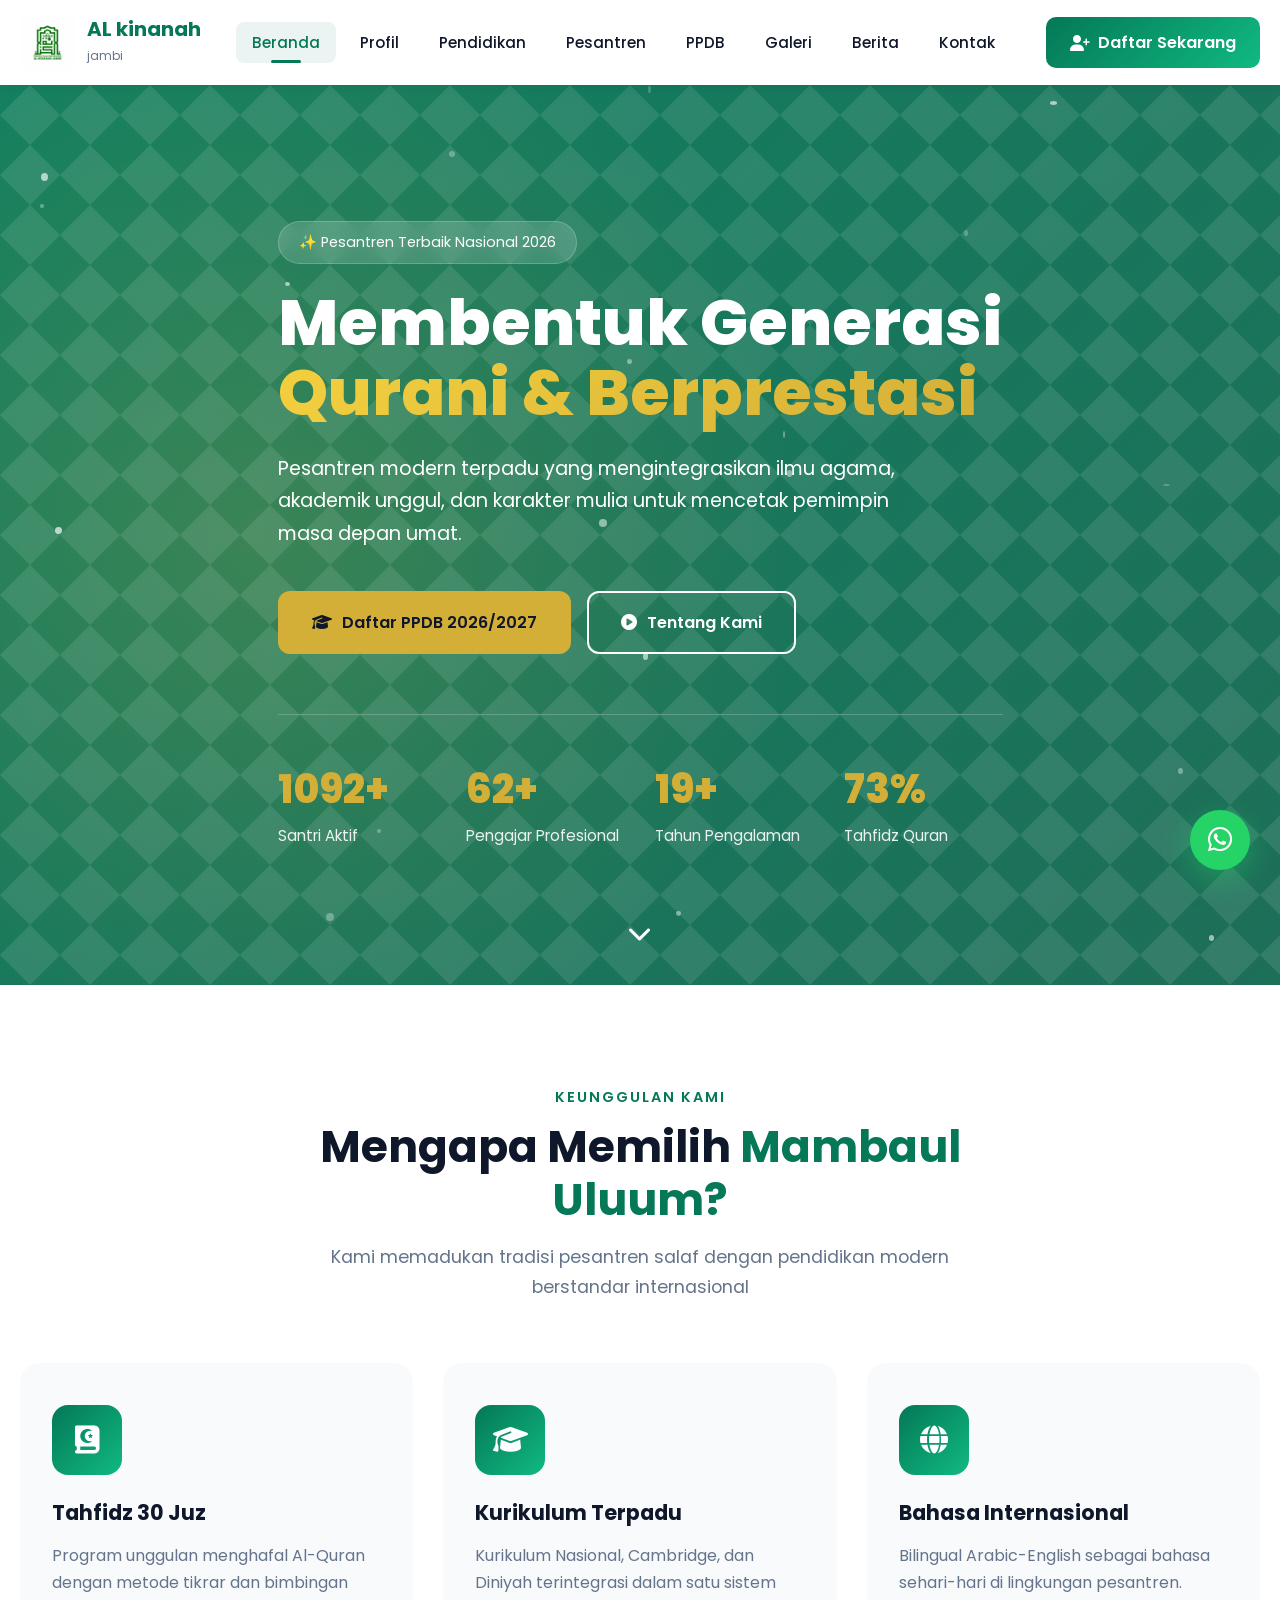
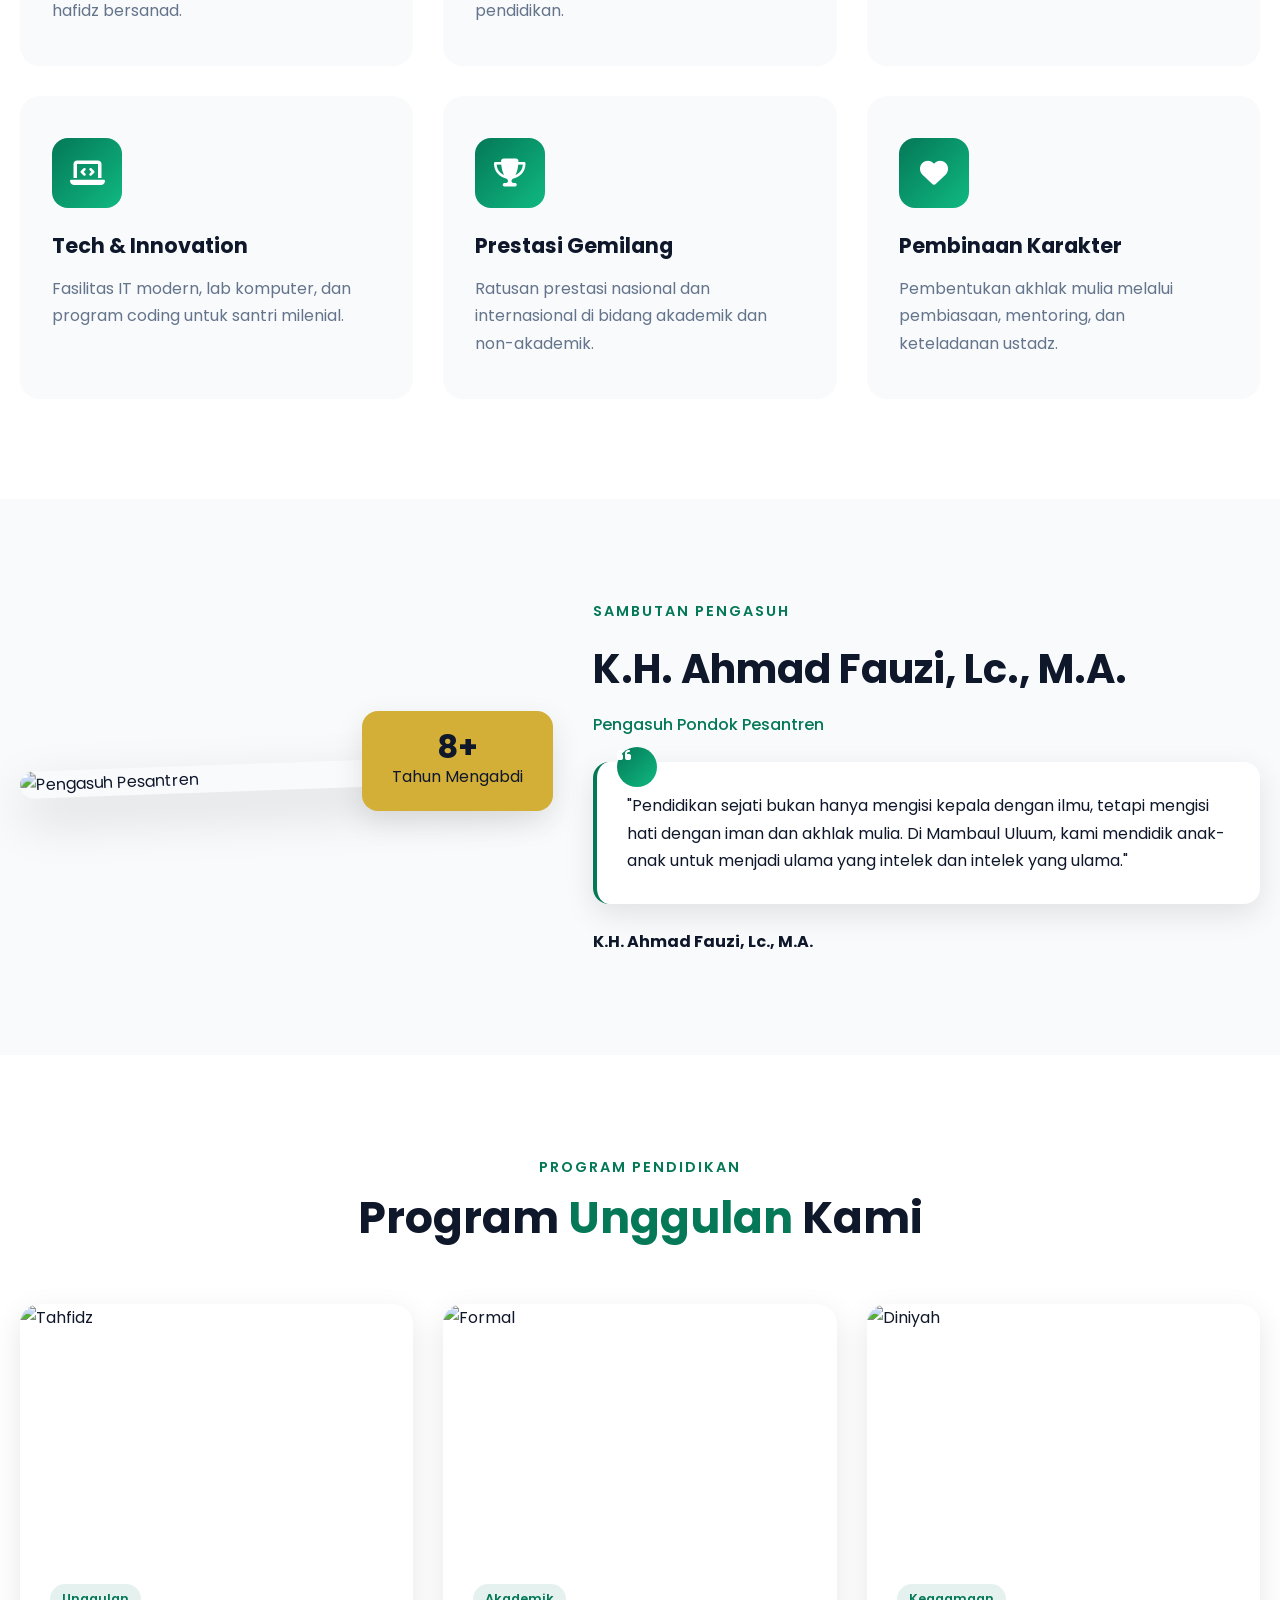
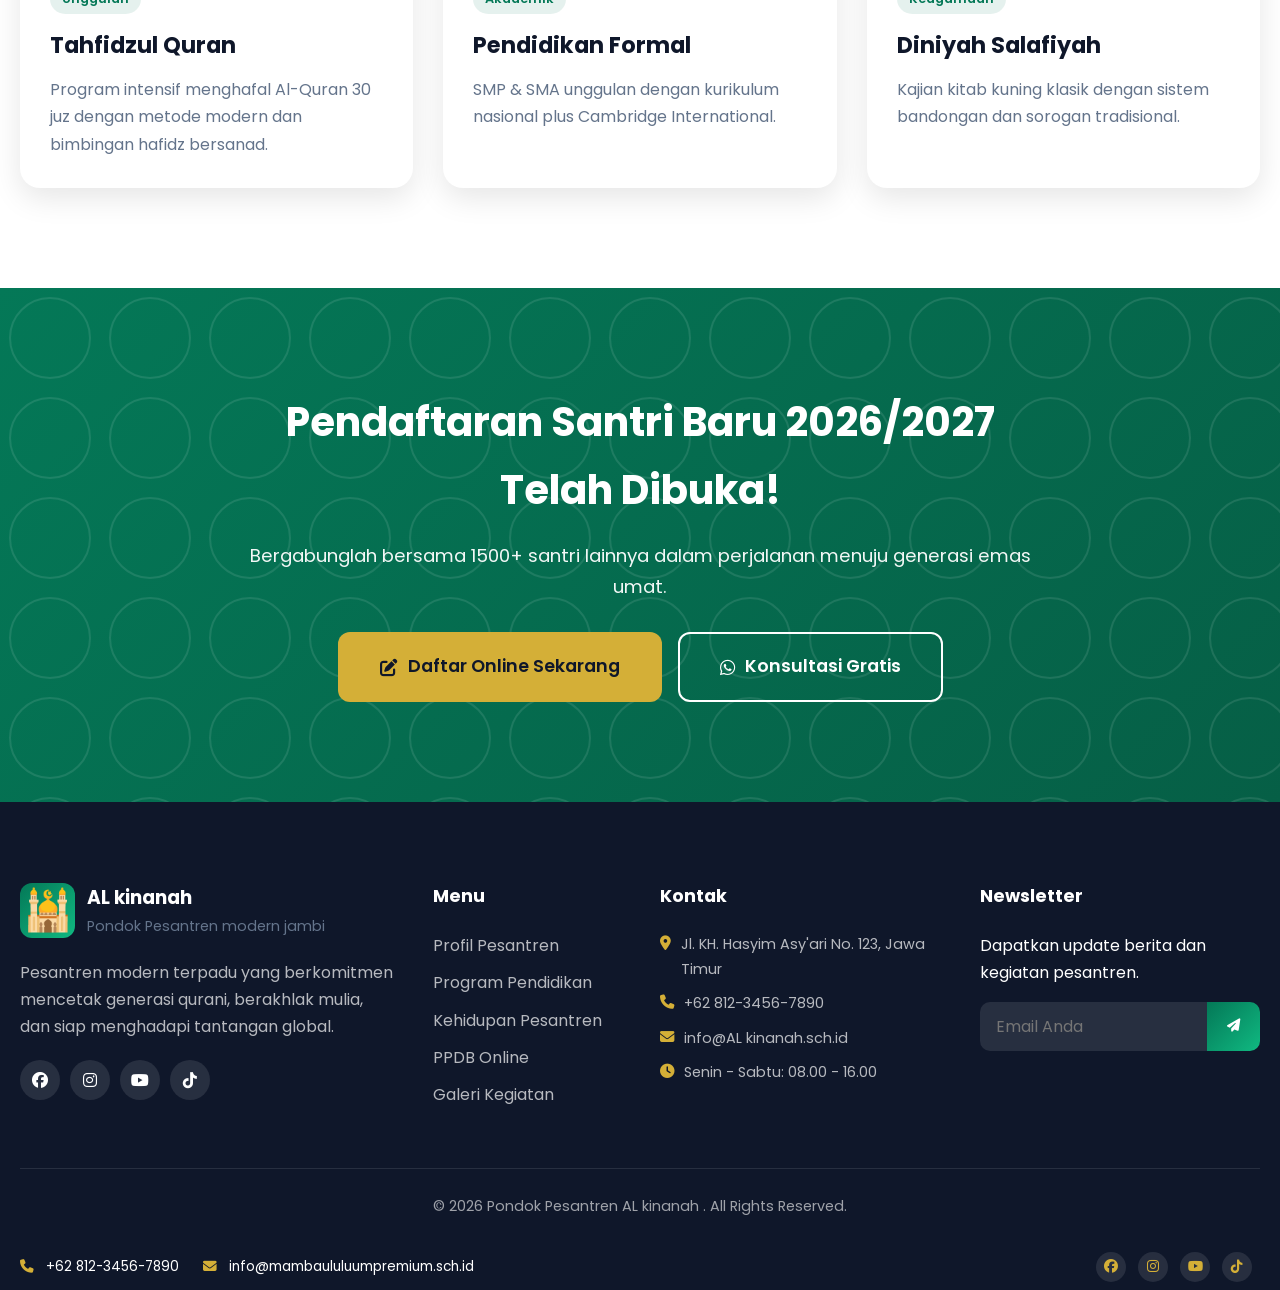
==== index.html @ 5f8568b4 "Update index.html" ====
<!DOCTYPE html>
<html lang="id">
<head>
    <meta charset="UTF-8">
    <meta name="viewport" content="width=device-width, initial-scale=1.0">
    <title>AL kinanah jambi - Pesantren Modern Terpadu</title>
    <meta name="description" content="Pesantren Mambaul Uluum Premium - Mencetak Generasi Qurani, Berakhlak Mulia, dan Berprestasi Global">
    <link rel="stylesheet" href="assets/css/style.css">
    <link rel="stylesheet" href="assets/css/responsive.css">
    <link rel="stylesheet" href="assets/css/animation.css">
    <link rel="stylesheet" href="https://cdnjs.cloudflare.com/ajax/libs/font-awesome/6.4.0/css/all.min.css">
    <link href="https://fonts.googleapis.com/css2?family=Amiri:wght@400;700&family=Poppins:wght@300;400;500;600;700;800&display=swap" rel="stylesheet">
</head>
<body>
    <!-- Preloader -->
    <div class="preloader" id="preloader">
        <div class="loader">
            <div class="crescent"></div>
            <p>بسم الله</p>
        </div>
    </div>

   

    <!-- Navbar -->
    <nav class="navbar" id="navbar">
        <div class="container">
            <div class="nav-wrapper">
               <a href="index.html" class="logo">
    <div class="logo-icon">
        <img src="assets/logo.png" alt="Logo Mambaul Uluum">
    </div>

    <div class="logo-text">
        <h1>AL kinanah</h1>
        <span>jambi</span>
    </div>
</a>
                

                <ul class="nav-menu" id="navMenu">
                    <li><a href="index.html" class="active">Beranda</a></li>
                    <li><a href="profil.html">Profil</a></li>
                    <li><a href="pendidikan.html">Pendidikan</a></li>
                    <li><a href="pesantren.html">Pesantren</a></li>
                    <li><a href="ppdb.html">PPDB</a></li>
                    <li><a href="galeri.html">Galeri</a></li>
                    <li><a href="berita.html">Berita</a></li>
                    <li><a href="kontak.html">Kontak</a></li>
                </ul>

                <a href="ppdb.html" class="btn-daftar">
                    <i class="fas fa-user-plus"></i> Daftar Sekarang
                </a>

                <button class="hamburger" id="hamburger">
                    <span></span><span></span><span></span>
                </button>
            </div>
        </div>
    </nav>

    <!-- Hero Section -->
    <section class="hero">
        <div class="hero-bg"></div>
        <div class="hero-pattern"></div>
        <div class="container">
            <div class="hero-content">
                <span class="hero-badge fade-in-up">✨ Pesantren Terbaik Nasional 2026</span>
                <h1 class="fade-in-up delay-1">Membentuk Generasi<br><span class="gradient-text">Qurani & Berprestasi</span></h1>
                <p class="hero-desc fade-in-up delay-2">Pesantren modern terpadu yang mengintegrasikan ilmu agama, akademik unggul, dan karakter mulia untuk mencetak pemimpin masa depan umat.</p>
                <div class="hero-buttons fade-in-up delay-3">
                    <a href="ppdb.html" class="btn btn-primary">
                        <i class="fas fa-graduation-cap"></i> Daftar PPDB 2026/2027
                    </a>
                    <a href="profil.html" class="btn btn-outline">
                        <i class="fas fa-play-circle"></i> Tentang Kami
                    </a>
                </div>
                <div class="hero-stats fade-in-up delay-4">
                    <div class="stat">
                        <h3>1500+</h3>
                        <p>Santri Aktif</p>
                    </div>
                    <div class="stat">
                        <h3>85+</h3>
                        <p>Pengajar Profesional</p>
                    </div>
                    <div class="stat">
                        <h3>25+</h3>
                        <p>Tahun Pengalaman</p>
                    </div>
                    <div class="stat">
                        <h3>100%</h3>
                        <p>Tahfidz Quran</p>
                    </div>
                </div>
            </div>
        </div>
        <div class="scroll-indicator">
            <i class="fas fa-chevron-down"></i>
        </div>
    </section>

    <!-- Features Section -->
    <section class="features">
        <div class="container">
            <div class="section-header reveal">
                <span class="subtitle">Keunggulan Kami</span>
                <h2>Mengapa Memilih <span>Mambaul Uluum?</span></h2>
                <p>Kami memadukan tradisi pesantren salaf dengan pendidikan modern berstandar internasional</p>
            </div>

            <div class="features-grid">
                <div class="feature-card reveal">
                    <div class="feature-icon"><i class="fas fa-quran"></i></div>
                    <h3>Tahfidz 30 Juz</h3>
                    <p>Program unggulan menghafal Al-Quran dengan metode tikrar dan bimbingan hafidz bersanad.</p>
                </div>
                <div class="feature-card reveal">
                    <div class="feature-icon"><i class="fas fa-graduation-cap"></i></div>
                    <h3>Kurikulum Terpadu</h3>
                    <p>Kurikulum Nasional, Cambridge, dan Diniyah terintegrasi dalam satu sistem pendidikan.</p>
                </div>
                <div class="feature-card reveal">
                    <div class="feature-icon"><i class="fas fa-globe"></i></div>
                    <h3>Bahasa Internasional</h3>
                    <p>Bilingual Arabic-English sebagai bahasa sehari-hari di lingkungan pesantren.</p>
                </div>
                <div class="feature-card reveal">
                    <div class="feature-icon"><i class="fas fa-laptop-code"></i></div>
                    <h3>Tech & Innovation</h3>
                    <p>Fasilitas IT modern, lab komputer, dan program coding untuk santri milenial.</p>
                </div>
                <div class="feature-card reveal">
                    <div class="feature-icon"><i class="fas fa-trophy"></i></div>
                    <h3>Prestasi Gemilang</h3>
                    <p>Ratusan prestasi nasional dan internasional di bidang akademik dan non-akademik.</p>
                </div>
                <div class="feature-card reveal">
                    <div class="feature-icon"><i class="fas fa-heart"></i></div>
                    <h3>Pembinaan Karakter</h3>
                    <p>Pembentukan akhlak mulia melalui pembiasaan, mentoring, dan keteladanan ustadz.</p>
                </div>
            </div>
        </div>
    </section>

    <!-- Sambutan Pengasuh -->
    <section class="sambutan">
        <div class="container">
            <div class="sambutan-wrapper">
                <div class="sambutan-image reveal">
                    <div class="image-frame">
                        <img src="https://images.unsplash.com/photo-1544717305-2782549b5136?w=600" alt="Pengasuh Pesantren">
                    </div>
                    <div class="badge-exp">
                        <h4>25+</h4>
                        <p>Tahun Mengabdi</p>
                    </div>
                </div>
                <div class="sambutan-content reveal">
                    <span class="subtitle">Sambutan Pengasuh</span>
                    <h2>K.H. Ahmad Fauzi, Lc., M.A.</h2>
                    <p class="position">Pengasuh Pondok Pesantren</p>
                    <blockquote>
                        <i class="fas fa-quote-left"></i>
                        <p>"Pendidikan sejati bukan hanya mengisi kepala dengan ilmu, tetapi mengisi hati dengan iman dan akhlak mulia. Di Mambaul Uluum, kami mendidik anak-anak untuk menjadi ulama yang intelek dan intelek yang ulama."</p>
                    </blockquote>
                    <div class="signature">
                        <img src="https://i.ibb.co/7Jq8g3n/signature.png" alt="Tanda Tangan" onerror="this.style.display='none'">
                        <p><strong>K.H. Ahmad Fauzi, Lc., M.A.</strong></p>
                    </div>
                </div>
            </div>
        </div>
    </section>

    <!-- Program Unggulan -->
    <section class="programs">
        <div class="container">
            <div class="section-header reveal">
                <span class="subtitle">Program Pendidikan</span>
                <h2>Program <span>Unggulan</span> Kami</h2>
            </div>
            <div class="programs-grid">
                <div class="program-card reveal">
                    <div class="program-image">
                        <img src="https://images.unsplash.com/photo-1609599006353-e629aaabfeae?w=600" alt="Tahfidz">
                        <div class="program-overlay">
                            <a href="pendidikan.html" class="btn-small">Selengkapnya <i class="fas fa-arrow-right"></i></a>
                        </div>
                    </div>
                    <div class="program-content">
                        <span class="tag">Unggulan</span>
                        <h3>Tahfidzul Quran</h3>
                        <p>Program intensif menghafal Al-Quran 30 juz dengan metode modern dan bimbingan hafidz bersanad.</p>
                    </div>
                </div>
                <div class="program-card reveal">
                    <div class="program-image">
                        <img src="https://images.unsplash.com/photo-1503676260728-1c00da094a0b?w=600" alt="Formal">
                        <div class="program-overlay">
                            <a href="pendidikan.html" class="btn-small">Selengkapnya <i class="fas fa-arrow-right"></i></a>
                        </div>
                    </div>
                    <div class="program-content">
                        <span class="tag">Akademik</span>
                        <h3>Pendidikan Formal</h3>
                        <p>SMP & SMA unggulan dengan kurikulum nasional plus Cambridge International.</p>
                    </div>
                </div>
                <div class="program-card reveal">
                    <div class="program-image">
                        <img src="https://images.unsplash.com/photo-1577896851231-70ef18881754?w=600" alt="Diniyah">
                        <div class="program-overlay">
                            <a href="pendidikan.html" class="btn-small">Selengkapnya <i class="fas fa-arrow-right"></i></a>
                        </div>
                    </div>
                    <div class="program-content">
                        <span class="tag">Keagamaan</span>
                        <h3>Diniyah Salafiyah</h3>
                        <p>Kajian kitab kuning klasik dengan sistem bandongan dan sorogan tradisional.</p>
                    </div>
                </div>
            </div>
        </div>
    </section>

    <!-- CTA PPDB -->
    <section class="cta-ppdb">
        <div class="cta-pattern"></div>
        <div class="container">
            <div class="cta-content reveal">
                <h2>Pendaftaran Santri Baru 2026/2027 Telah Dibuka!</h2>
                <p>Bergabunglah bersama 1500+ santri lainnya dalam perjalanan menuju generasi emas umat.</p>
                <div class="cta-buttons">
                    <a href="ppdb.html" class="btn btn-primary btn-lg">
                        <i class="fas fa-edit"></i> Daftar Online Sekarang
                    </a>
                    <a href="https://wa.me/6281234567890" class="btn btn-outline btn-lg">
                        <i class="fab fa-whatsapp"></i> Konsultasi Gratis
                    </a>
                </div>
            </div>
        </div>
    </section>

    <!-- Footer -->
    <footer class="footer">
        <div class="container">
            <div class="footer-grid">
                <div class="footer-col">
                    <div class="footer-logo">
                        <div class="logo-icon">🕌</div>
                        <div>
                            <h3>AL kinanah</h3>
                            <p>Pondok Pesantren modern jambi</p>
                        </div>
                    </div>
                    <p class="footer-desc">Pesantren modern terpadu yang berkomitmen mencetak generasi qurani, berakhlak mulia, dan siap menghadapi tantangan global.</p>
                    <div class="social-links">
                        <a href="#"><i class="fab fa-facebook"></i></a>
                        <a href="#"><i class="fab fa-instagram"></i></a>
                        <a href="#"><i class="fab fa-youtube"></i></a>
                        <a href="#"><i class="fab fa-tiktok"></i></a>
                    </div>
                </div>
                <div class="footer-col">
                    <h4>Menu</h4>
                    <ul>
                        <li><a href="profil.html">Profil Pesantren</a></li>
                        <li><a href="pendidikan.html">Program Pendidikan</a></li>
                        <li><a href="pesantren.html">Kehidupan Pesantren</a></li>
                        <li><a href="ppdb.html">PPDB Online</a></li>
                        <li><a href="galeri.html">Galeri Kegiatan</a></li>
                    </ul>
                </div>
                <div class="footer-col">
                    <h4>Kontak</h4>
                    <ul class="contact-list">
                        <li><i class="fas fa-map-marker-alt"></i> Jl. KH. Hasyim Asy'ari No. 123, Jawa Timur</li>
                        <li><i class="fas fa-phone"></i> +62 812-3456-7890</li>
                        <li><i class="fas fa-envelope"></i> info@AL kinanah.sch.id</li>
                        <li><i class="fas fa-clock"></i> Senin - Sabtu: 08.00 - 16.00</li>
                    </ul>
                </div>
                <div class="footer-col">
                    <h4>Newsletter</h4>
                    <p>Dapatkan update berita dan kegiatan pesantren.</p>
                    <form class="newsletter-form">
                        <input type="email" placeholder="Email Anda" required>
                        <button type="submit"><i class="fas fa-paper-plane"></i></button>
                    </form>
                </div>
            </div>
            <div class="footer-bottom">
                <p>&copy; 2026 Pondok Pesantren AL kinanah . All Rights Reserved.</p>
            </div>
        </div>
    </footer>

  <!-- Top Bar -->
    <div class="top-bar">
        <div class="container">
            <div class="top-bar-content">
                <div class="top-left">
                    <span><i class="fas fa-phone"></i> +62 812-3456-7890</span>
                    <span><i class="fas fa-envelope"></i> info@mambaululuumpremium.sch.id</span>
                </div>
                <div class="top-right">
                    <a href="#"><i class="fab fa-facebook"></i></a>
                    <a href="#"><i class="fab fa-instagram"></i></a>
                    <a href="#"><i class="fab fa-youtube"></i></a>
                    <a href="#"><i class="fab fa-tiktok"></i></a>
                </div>
            </div>
        </div>
    </div>  
    <!-- WhatsApp Float -->
    <a href="https://wa.me/6281234567890" class="whatsapp-float" target="_blank">
        <i class="fab fa-whatsapp"></i>
    </a>

    <!-- Back to Top -->
    <button class="back-to-top" id="backToTop"><i class="fas fa-arrow-up"></i></button>

    <script src="assets/js/main.js"></script>
    <script src="assets/js/animation.js"></script>
</body>
</html>
---- assets/css/style.css ----
/* ===== ROOT VARIABLES ===== */
:root {
    --primary: #047857;
    --primary-dark: #065f46;
    --primary-light: #10b981;
    --secondary: #d4af37;
    --secondary-dark: #b8941f;
    --dark: #0f172a;
    --gray: #64748b;
    --light: #f8fafc;
    --white: #ffffff;
    --border: #e2e8f0;
    --shadow: 0 10px 30px rgba(0,0,0,0.1);
    --shadow-lg: 0 20px 50px rgba(0,0,0,0.15);
    --gradient: linear-gradient(135deg, #047857 0%, #10b981 100%);
    --gradient-gold: linear-gradient(135deg, #d4af37 0%, #f4d03f 100%);
    --transition: all 0.3s cubic-bezier(0.4, 0, 0.2, 1);
}

* { margin: 0; padding: 0; box-sizing: border-box; }
html { scroll-behavior: smooth; }
body {
    font-family: 'Poppins', sans-serif;
    color: var(--dark);
    line-height: 1.7;
    background: var(--light);
    overflow-x: hidden;
}

.container { max-width: 1280px; margin: 0 auto; padding: 0 20px; }
img { max-width: 100%; height: auto; display: block; }
a { text-decoration: none; color: inherit; transition: var(--transition); }
ul { list-style: none; }
button { border: none; cursor: pointer; font-family: inherit; }
input, select, textarea {
    font-family: inherit; font-size: 1rem;
    padding: 12px 16px; border: 2px solid var(--border);
    border-radius: 10px; width: 100%;
    transition: var(--transition);
}
input:focus, select:focus, textarea:focus {
    outline: none; border-color: var(--primary);
    box-shadow: 0 0 0 4px rgba(4, 120, 87, 0.1);
}

/* ===== PRELOADER ===== */
.preloader {
    position: fixed; inset: 0; background: var(--gradient);
    z-index: 9999; display: flex; align-items: center; justify-content: center;
    transition: opacity 0.6s, visibility 0.6s;
}
.preloader.hidden { opacity: 0; visibility: hidden; }
.loader { text-align: center; color: white; }
.crescent {
    width: 60px; height: 60px; border: 4px solid rgba(255,255,255,0.3);
    border-top-color: white; border-radius: 50%;
    animation: spin 1s linear infinite; margin: 0 auto 20px;
}
.loader p { font-family: 'Amiri', serif; font-size: 1.5rem; }
@keyframes spin { to { transform: rotate(360deg); } }

/* ===== TOP BAR ===== */
.top-bar {
    background: var(--dark); color: white;
    padding: 8px 0; font-size: 0.85rem;
}
.top-bar-content { display: flex; justify-content: space-between; align-items: center; }
.top-left span { margin-right: 20px; }
.top-left i, .top-right a { margin-right: 8px; color: var(--secondary); }
.top-right a {
    display: inline-flex; width: 30px; height: 30px;
    align-items: center; justify-content: center;
    border-radius: 50%; background: rgba(255,255,255,0.1);
    transition: var(--transition);
}
.top-right a:hover { background: var(--secondary); }

/* ===== NAVBAR ===== */
.navbar {
    background: white; padding: 15px 0;
    box-shadow: 0 2px 10px rgba(0,0,0,0.05);
    position: sticky; top: 0; z-index: 1000;
    transition: var(--transition);
}
.navbar.scrolled {
    padding: 10px 0;
    box-shadow: 0 5px 20px rgba(0,0,0,0.1);
}
.nav-wrapper { display: flex; justify-content: space-between; align-items: center; }
.logo { display: flex; align-items: center; gap: 12px; }
.logo-icon {
    font-size: 2.5rem; background: var(--gradient);
    width: 55px; height: 55px; border-radius: 12px;
    display: flex; align-items: center; justify-content: center;
}
.logo-text h1 { font-size: 1.25rem; color: var(--primary); line-height: 1.2; }
.logo-text span { font-size: 0.75rem; color: var(--gray); }

.nav-menu { display: flex; gap: 8px; }
.nav-menu a {
    padding: 10px 16px; border-radius: 8px;
    font-weight: 500; font-size: 0.95rem;
    position: relative;
}
.nav-menu a:hover, .nav-menu a.active {
    color: var(--primary);
    background: rgba(4, 120, 87, 0.08);
}
.nav-menu a.active::before {
    content: ''; position: absolute; bottom: 0; left: 50%;
    transform: translateX(-50%); width: 30px; height: 3px;
    background: var(--primary); border-radius: 3px;
}

.btn-daftar {
    background: var(--gradient); color: white;
    padding: 12px 24px; border-radius: 10px;
    font-weight: 600; display: inline-flex; align-items: center; gap: 8px;
    transition: var(--transition);
}
.btn-daftar:hover { transform: translateY(-2px); box-shadow: var(--shadow-lg); }

.hamburger {
    display: none; flex-direction: column; gap: 5px;
    background: transparent; padding: 8px;
}
.hamburger span {
    width: 25px; height: 3px; background: var(--dark);
    border-radius: 3px; transition: var(--transition);
}
.hamburger.active span:nth-child(1) { transform: rotate(45deg) translate(6px, 6px); }
.hamburger.active span:nth-child(2) { opacity: 0; }
.hamburger.active span:nth-child(3) { transform: rotate(-45deg) translate(6px, -6px); }

/* ===== HERO ===== */
.hero {
    position: relative; min-height: 100vh;
    display: flex; align-items: center;
    color: white; padding: 80px 0;
    background: linear-gradient(135deg, rgba(4, 120, 87, 0.95), rgba(6, 95, 70, 0.9)),
        url('https://images.unsplash.com/photo-1585036156171-384164a8c159?w=1600') center/cover;
    overflow: hidden;
}
.hero-bg {
    position: absolute; inset: 0;
    background: radial-gradient(circle at 20% 50%, rgba(212, 175, 55, 0.2), transparent 50%);
}
.hero-pattern {
    position: absolute; inset: 0; opacity: 0.1;
    background-image: url("data:image/svg+xml,%3Csvg width='60' height='60' xmlns='http://www.w3.org/2000/svg'%3E%3Cpath d='M30 0L60 30L30 60L0 30Z' fill='%23ffffff'/%3E%3C/svg%3E");
}
.hero-content { position: relative; z-index: 2; max-width: 900px; }
.hero-badge {
    display: inline-block; padding: 8px 20px;
    background: rgba(255,255,255,0.15); backdrop-filter: blur(10px);
    border: 1px solid rgba(255,255,255,0.2);
    border-radius: 50px; font-size: 0.9rem; margin-bottom: 24px;
}
.hero h1 {
    font-size: 4rem; line-height: 1.1;
    margin-bottom: 24px; font-weight: 800;
}
.gradient-text {
    background: linear-gradient(135deg, #f4d03f, #d4af37);
    -webkit-background-clip: text; -webkit-text-fill-color: transparent;
    background-clip: text;
}
.hero-desc {
    font-size: 1.2rem; opacity: 0.95;
    margin-bottom: 40px; max-width: 650px;
}
.hero-buttons { display: flex; gap: 16px; flex-wrap: wrap; margin-bottom: 60px; }
.btn {
    padding: 16px 32px; border-radius: 12px;
    font-weight: 600; display: inline-flex; align-items: center; gap: 10px;
    transition: var(--transition); cursor: pointer; font-size: 1rem;
    border: 2px solid transparent;
}
.btn-primary { background: var(--secondary); color: var(--dark); }
.btn-primary:hover { background: var(--secondary-dark); transform: translateY(-3px); box-shadow: 0 10px 30px rgba(212, 175, 55, 0.4); }
.btn-outline { background: transparent; color: white; border-color: white; }
.btn-outline:hover { background: white; color: var(--primary); }
.btn-lg { padding: 18px 40px; font-size: 1.1rem; }
.btn-small {
    background: white; color: var(--primary);
    padding: 8px 20px; border-radius: 50px;
    font-weight: 600; font-size: 0.9rem;
}

.hero-stats {
    display: grid; grid-template-columns: repeat(4, 1fr);
    gap: 30px; padding-top: 40px;
    border-top: 1px solid rgba(255,255,255,0.2);
}
.stat h3 { font-size: 2.5rem; color: var(--secondary); font-weight: 800; }
.stat p { opacity: 0.9; font-size: 0.95rem; }

.scroll-indicator {
    position: absolute; bottom: 30px; left: 50%;
    transform: translateX(-50%); color: white;
    font-size: 1.5rem; animation: bounce 2s infinite;
}
@keyframes bounce {
    0%, 100% { transform: translateX(-50%) translateY(0); }
    50% { transform: translateX(-50%) translateY(-15px); }
}

/* ===== SECTION HEADER ===== */
section { padding: 100px 0; }
.section-header { text-align: center; margin-bottom: 60px; max-width: 700px; margin-left: auto; margin-right: auto; }
.section-header .subtitle {
    color: var(--primary); font-weight: 600;
    text-transform: uppercase; letter-spacing: 2px;
    font-size: 0.9rem; display: block; margin-bottom: 12px;
}
.section-header h2 {
    font-size: 2.75rem; margin-bottom: 16px;
    line-height: 1.2; font-weight: 700;
}
.section-header h2 span { color: var(--primary); }
.section-header p { color: var(--gray); font-size: 1.1rem; }

/* ===== FEATURES ===== */
.features { background: white; }
.features-grid {
    display: grid; grid-template-columns: repeat(3, 1fr); gap: 30px;
}
.feature-card {
    padding: 40px 30px; background: var(--light);
    border-radius: 20px; transition: var(--transition);
    border: 2px solid transparent; position: relative; overflow: hidden;
}
.feature-card::before {
    content: ''; position: absolute; top: 0; left: 0;
    width: 100%; height: 4px; background: var(--gradient);
    transform: scaleX(0); transform-origin: left; transition: transform 0.5s;
}
.feature-card:hover {
    transform: translateY(-10px); box-shadow: var(--shadow-lg);
    border-color: var(--primary-light);
}
.feature-card:hover::before { transform: scaleX(1); }
.feature-icon {
    width: 70px; height: 70px; border-radius: 16px;
    background: var(--gradient); color: white;
    display: flex; align-items: center; justify-content: center;
    font-size: 1.75rem; margin-bottom: 20px;
}
.feature-card h3 { font-size: 1.3rem; margin-bottom: 12px; }
.feature-card p { color: var(--gray); }

/* ===== SAMBUTAN ===== */
.sambutan { background: var(--light); }
.sambutan-wrapper {
    display: grid; grid-template-columns: 1fr 1.3fr;
    gap: 60px; align-items: center;
}
.sambutan-image { position: relative; }
.image-frame {
    border-radius: 20px; overflow: hidden;
    box-shadow: var(--shadow-lg);
    transform: rotate(-2deg);
    transition: var(--transition);
}
.image-frame:hover { transform: rotate(0deg); }
.image-frame img { width: 100%; }
.badge-exp {
    position: absolute; bottom: -20px; right: -20px;
    background: var(--secondary); color: var(--dark);
    padding: 20px 30px; border-radius: 16px;
    box-shadow: var(--shadow); text-align: center;
}
.badge-exp h4 { font-size: 2rem; line-height: 1; }
.sambutan-content .subtitle { color: var(--primary); font-weight: 600; text-transform: uppercase; letter-spacing: 2px; font-size: 0.9rem; display: block; margin-bottom: 12px; }
.sambutan-content h2 { font-size: 2.5rem; margin-bottom: 8px; }
.sambutan-content .position { color: var(--primary); font-weight: 500; margin-bottom: 24px; }
blockquote {
    background: white; padding: 30px;
    border-radius: 16px; border-left: 4px solid var(--primary);
    margin: 24px 0; box-shadow: var(--shadow); position: relative;
}
blockquote i {
    position: absolute; top: -15px; left: 20px;
    background: var(--gradient); color: white;
    width: 40px; height: 40px; border-radius: 50%;
    display: flex; align-items: center; justify-content: center;
}
.signature { margin-top: 24px; }
.signature p { font-weight: 600; }

/* ===== PROGRAMS ===== */
.programs { background: white; }
.programs-grid { display: grid; grid-template-columns: repeat(3, 1fr); gap: 30px; }
.program-card {
    background: white; border-radius: 20px;
    overflow: hidden; box-shadow: var(--shadow);
    transition: var(--transition);
}
.program-card:hover { transform: translateY(-10px); box-shadow: var(--shadow-lg); }
.program-image { position: relative; overflow: hidden; height: 250px; }
.program-image img { width: 100%; height: 100%; object-fit: cover; transition: transform 0.5s; }
.program-card:hover .program-image img { transform: scale(1.1); }
.program-overlay {
    position: absolute; inset: 0;
    background: linear-gradient(to top, rgba(4, 120, 87, 0.9), transparent);
    display: flex; align-items: flex-end; justify-content: center;
    padding: 20px; opacity: 0; transition: var(--transition);
}
.program-card:hover .program-overlay { opacity: 1; }
.program-content { padding: 30px; }
.program-content .tag {
    display: inline-block; background: rgba(4, 120, 87, 0.1);
    color: var(--primary); padding: 4px 12px;
    border-radius: 50px; font-size: 0.8rem;
    font-weight: 600; margin-bottom: 12px;
}
.program-content h3 { font-size: 1.4rem; margin-bottom: 12px; }
.program-content p { color: var(--gray); }

/* ===== CTA PPDB ===== */
.cta-ppdb {
    background: linear-gradient(135deg, #047857, #065f46);
    color: white; position: relative; overflow: hidden;
}
.cta-pattern {
    position: absolute; inset: 0; opacity: 0.1;
    background-image: url("data:image/svg+xml,%3Csvg width='100' height='100' xmlns='http://www.w3.org/2000/svg'%3E%3Ccircle cx='50' cy='50' r='40' stroke='white' stroke-width='2' fill='none'/%3E%3C/svg%3E");
}
.cta-content { text-align: center; position: relative; max-width: 800px; margin: 0 auto; }
.cta-content h2 { font-size: 2.5rem; margin-bottom: 16px; }
.cta-content > p { font-size: 1.15rem; opacity: 0.95; margin-bottom: 30px; }
.cta-buttons { display: flex; gap: 16px; justify-content: center; flex-wrap: wrap; }

/* ===== PAGE HEADER ===== */
.page-header {
    background: linear-gradient(135deg, rgba(4, 120, 87, 0.95), rgba(6, 95, 70, 0.9)),
        url('https://images.unsplash.com/photo-1585036156171-384164a8c159?w=1600') center/cover;
    color: white; padding: 120px 0 80px; text-align: center;
}
.page-header h1 { font-size: 3.5rem; margin-bottom: 16px; font-weight: 800; }
.page-header > .container > p { font-size: 1.2rem; opacity: 0.95; margin-bottom: 20px; }
.breadcrumb { font-size: 0.95rem; opacity: 0.9; }
.breadcrumb a { color: var(--secondary); }
.breadcrumb a:hover { text-decoration: underline; }

/* ===== SEJARAH ===== */
.sejarah-wrapper { display: grid; grid-template-columns: 1fr 1.3fr; gap: 60px; align-items: center; }
.sejarah-image img { border-radius: 20px; box-shadow: var(--shadow-lg); }
.sejarah-content .subtitle { color: var(--primary); font-weight: 600; text-transform: uppercase; letter-spacing: 2px; font-size: 0.9rem; display: block; margin-bottom: 12px; }
.sejarah-content h2 { font-size: 2.5rem; margin-bottom: 20px; }
.sejarah-content h2 span { color: var(--primary); }
.sejarah-content p { color: var(--gray); margin-bottom: 16px; }
.milestone { display: grid; grid-template-columns: repeat(4, 1fr); gap: 20px; margin-top: 30px; }
.milestone-item {
    text-align: center; padding: 20px; background: white;
    border-radius: 12px; box-shadow: var(--shadow);
}
.milestone-item h3 { color: var(--primary); font-size: 1.5rem; }

/* ===== VISI MISI ===== */
.visi-misi { background: var(--light); }
.vm-grid { display: grid; grid-template-columns: 1fr 1fr; gap: 30px; }
.vm-card {
    background: white; padding: 50px 40px;
    border-radius: 20px; box-shadow: var(--shadow);
    position: relative; overflow: hidden;
}
.vm-card::before {
    content: ''; position: absolute; top: 0; right: 0;
    width: 150px; height: 150px; background: var(--gradient);
    border-radius: 50%; opacity: 0.1; transform: translate(50%, -50%);
}
.vm-icon {
    width: 80px; height: 80px; border-radius: 20px;
    background: var(--gradient); color: white;
    display: flex; align-items: center; justify-content: center;
    font-size: 2rem; margin-bottom: 24px;
}
.vm-card h2 { font-size: 2rem; margin-bottom: 16px; }
.vm-card ul li {
    padding: 10px 0; display: flex; gap: 12px;
    align-items: flex-start; color: var(--gray);
}
.vm-card ul li i { color: var(--primary); margin-top: 4px; }

/* ===== STRUKTUR ===== */
.struktur { background: white; }
.pengurus-grid { display: grid; grid-template-columns: repeat(4, 1fr); gap: 30px; }
.pengurus-card {
    background: white; border-radius: 20px;
    overflow: hidden; box-shadow: var(--shadow);
    text-align: center; transition: var(--transition);
}
.pengurus-card:hover { transform: translateY(-10px); }
.pengurus-img { height: 280px; overflow: hidden; }
.pengurus-img img { width: 100%; height: 100%; object-fit: cover; transition: transform 0.5s; }
.pengurus-card:hover .pengurus-img img { transform: scale(1.1); }
.pengurus-card h3 { padding: 20px 20px 5px; font-size: 1.1rem; }
.pengurus-card .jabatan { color: var(--primary); font-weight: 500; padding-bottom: 20px; }

/* ===== EDUCATION PROGRAMS ===== */
.education-programs { background: var(--light); }
.edu-tabs {
    display: flex; gap: 10px; justify-content: center;
    margin-bottom: 40px; flex-wrap: wrap;
}
.tab-btn {
    padding: 12px 28px; background: white;
    border-radius: 50px; font-weight: 600;
    transition: var(--transition); display: inline-flex;
    align-items: center; gap: 8px; color: var(--gray);
    border: 2px solid var(--border);
}
.tab-btn:hover, .tab-btn.active {
    background: var(--gradient); color: white;
    border-color: var(--primary);
}
.tab-content { display: none; }
.tab-content.active { display: block; animation: fadeIn 0.5s; }
@keyframes fadeIn { from { opacity: 0; transform: translateY(20px); } to { opacity: 1; transform: translateY(0); } }
.edu-grid { display: grid; grid-template-columns: repeat(3, 1fr); gap: 30px; }
.edu-card {
    background: white; padding: 40px 30px;
    border-radius: 20px; box-shadow: var(--shadow);
    transition: var(--transition);
}
.edu-card:hover { transform: translateY(-10px); box-shadow: var(--shadow-lg); }
.edu-icon { font-size: 3rem; margin-bottom: 16px; }
.edu-card h3 { font-size: 1.4rem; margin-bottom: 12px; color: var(--primary); }
.edu-card > p { color: var(--gray); margin-bottom: 16px; }
.edu-card ul li { padding: 6px 0; display: flex; gap: 10px; color: var(--dark); font-size: 0.95rem; }
.edu-card ul li i { color: var(--primary); }

/* ===== JADWAL HARIAN ===== */
.jadwal-harian { background: white; }
.timeline { max-width: 800px; margin: 0 auto; position: relative; padding-left: 60px; }
.timeline::before {
    content: ''; position: absolute; left: 30px; top: 0; bottom: 0;
    width: 3px; background: var(--gradient);
}
.timeline-item {
    position: relative; margin-bottom: 30px;
    display: flex; gap: 20px; align-items: center;
}
.timeline-item::before {
    content: ''; position: absolute; left: -45px;
    width: 20px; height: 20px; border-radius: 50%;
    background: var(--secondary); border: 4px solid white;
    box-shadow: 0 0 0 3px var(--primary);
}
.time {
    min-width: 150px; background: var(--gradient);
    color: white; padding: 10px 20px;
    border-radius: 50px; text-align: center;
    font-weight: 600; font-size: 0.9rem;
}
.time i { margin-right: 8px; }
.timeline-item .content {
    flex: 1; background: var(--light);
    padding: 20px; border-radius: 12px;
}
.timeline-item h4 { color: var(--primary); margin-bottom: 5px; }

/* ===== FASILITAS ===== */
.fasilitas { background: var(--light); }
.fasilitas-grid { display: grid; grid-template-columns: repeat(4, 1fr); gap: 25px; }
.fasilitas-card {
    background: white; padding: 40px 25px;
    border-radius: 20px; text-align: center;
    box-shadow: var(--shadow); transition: var(--transition);
}
.fasilitas-card:hover { transform: translateY(-8px); box-shadow: var(--shadow-lg); }
.fasilitas-card i {
    font-size: 3rem; background: var(--gradient);
    -webkit-background-clip: text; -webkit-text-fill-color: transparent;
    margin-bottom: 16px;
}
.fasilitas-card h3 { font-size: 1.15rem; margin-bottom: 8px; }
.fasilitas-card p { color: var(--gray); font-size: 0.9rem; }

/* ===== PPDB ===== */
.ppdb-info { background: white; padding: 60px 0; }
.info-cards { display: grid; grid-template-columns: repeat(4, 1fr); gap: 25px; }
.info-card {
    text-align: center; padding: 40px 25px;
    background: var(--gradient); color: white;
    border-radius: 20px; transition: var(--transition);
}
.info-card:hover { transform: translateY(-8px); box-shadow: var(--shadow-lg); }
.info-icon {
    width: 70px; height: 70px; background: rgba(255,255,255,0.2);
    border-radius: 50%; display: flex; align-items: center;
    justify-content: center; font-size: 1.75rem;
    margin: 0 auto 16px;
}
.info-card h4 { font-size: 1.1rem; margin-bottom: 8px; }

.ppdb-form-section { background: var(--light); }
.form-wrapper { display: grid; grid-template-columns: 1fr 2fr; gap: 30px; }
.form-sidebar {
    background: white; padding: 30px;
    border-radius: 20px; box-shadow: var(--shadow);
    height: fit-content; position: sticky; top: 100px;
}
.form-sidebar h3 { color: var(--primary); margin-bottom: 20px; font-size: 1.3rem; }
.sidebar-item { margin-bottom: 25px; padding-bottom: 25px; border-bottom: 1px solid var(--border); }
.sidebar-item:last-child { border: none; }
.sidebar-item h4 { margin-bottom: 12px; color: var(--dark); font-size: 1.05rem; }
.sidebar-item ul li { padding: 6px 0; color: var(--gray); font-size: 0.9rem; padding-left: 20px; position: relative; }
.sidebar-item ul li::before { content: '✓'; position: absolute; left: 0; color: var(--primary); font-weight: bold; }
.btn-wa {
    display: inline-flex; align-items: center; gap: 8px;
    background: #25D366; color: white; padding: 10px 20px;
    border-radius: 50px; font-weight: 600; margin-top: 10px;
}

.ppdb-form {
    background: white; padding: 40px;
    border-radius: 20px; box-shadow: var(--shadow);
}
.ppdb-form > h3 { color: var(--primary); margin-bottom: 24px; }
.step-indicator {
    display: grid; grid-template-columns: repeat(4, 1fr);
    gap: 10px; margin-bottom: 40px;
}
.step {
    text-align: center; padding: 15px 10px;
    background: var(--light); border-radius: 10px;
    transition: var(--transition); position: relative;
}
.step.active { background: var(--gradient); color: white; }
.step span {
    display: block; font-weight: 700; font-size: 1.2rem;
    margin-bottom: 4px;
}
.step p { font-size: 0.8rem; }

.form-step { display: none; }
.form-step.active { display: block; animation: fadeIn 0.4s; }
.form-row { display: grid; grid-template-columns: 1fr 1fr; gap: 16px; margin-bottom: 16px; }
.form-group { margin-bottom: 16px; }
.form-group label {
    display: block; margin-bottom: 8px;
    font-weight: 500; color: var(--dark);
}
.checkbox-label { display: flex; gap: 10px; align-items: flex-start; cursor: pointer; }
.checkbox-label input { width: auto; margin-top: 4px; }

.btn-next, .btn-prev, .btn-submit {
    padding: 14px 28px; border-radius: 10px;
    font-weight: 600; display: inline-flex;
    align-items: center; gap: 8px;
    transition: var(--transition); margin-top: 20px;
    margin-right: 10px; color: white;
}
.btn-next, .btn-submit { background: var(--gradient); }
.btn-prev { background: var(--gray); }
.btn-next:hover, .btn-submit:hover { transform: translateY(-2px); box-shadow: var(--shadow); }

.confirm-box {
    background: var(--light); padding: 30px;
    border-radius: 12px; margin-bottom: 20px;
}
.confirm-box h4 { color: var(--primary); margin-bottom: 16px; }
.confirm-data { display: grid; gap: 10px; }
.confirm-row {
    display: grid; grid-template-columns: 200px 1fr;
    padding: 10px 0; border-bottom: 1px solid var(--border);
}
.confirm-row strong { color: var(--gray); }

/* ===== MODAL ===== */
.modal {
    display: none; position: fixed; inset: 0;
    background: rgba(0,0,0,0.7); z-index: 9999;
    align-items: center; justify-content: center;
    padding: 20px;
}
.modal.active { display: flex; animation: fadeIn 0.3s; }
.modal-content {
    background: white; padding: 50px 40px;
    border-radius: 20px; text-align: center;
    max-width: 500px; width: 100%;
    animation: scaleIn 0.3s;
}
@keyframes scaleIn { from { transform: scale(0.8); opacity: 0; } to { transform: scale(1); opacity: 1; } }
.modal-icon {
    width: 80px; height: 80px; border-radius: 50%;
    background: var(--gradient); color: white;
    display: flex; align-items: center; justify-content: center;
    font-size: 2.5rem; margin: 0 auto 20px;
}
.modal-content h2 { margin-bottom: 12px; }
.reg-number {
    background: var(--gradient); color: white;
    padding: 15px; border-radius: 10px;
    font-size: 1.5rem; font-weight: 700;
    margin: 20px 0;
}

/* ===== GALLERY ===== */
.gallery { background: var(--light); }
.gallery-filter {
    display: flex; gap: 10px; justify-content: center;
    margin-bottom: 40px; flex-wrap: wrap;
}
.filter-btn {
    padding: 10px 24px; background: white;
    border-radius: 50px; font-weight: 500;
    transition: var(--transition); color: var(--gray);
    border: 2px solid var(--border);
}
.filter-btn:hover, .filter-btn.active {
    background: var(--gradient); color: white; border-color: var(--primary);
}
.gallery-grid {
    display: grid; grid-template-columns: repeat(3, 1fr);
    gap: 20px;
}
.gallery-item {
    position: relative; overflow: hidden;
    border-radius: 16px; aspect-ratio: 1;
    cursor: pointer;
}
.gallery-item img { width: 100%; height: 100%; object-fit: cover; transition: transform 0.5s; }
.gallery-item:hover img { transform: scale(1.1); }
.gallery-overlay {
    position: absolute; inset: 0;
    background: linear-gradient(to top, rgba(4, 120, 87, 0.95), transparent 60%);
    color: white; padding: 20px;
    display: flex; flex-direction: column; justify-content: flex-end;
    opacity: 0; transition: var(--transition);
}
.gallery-item:hover .gallery-overlay { opacity: 1; }
.gallery-overlay h4 { font-size: 1.1rem; margin-bottom: 5px; }
.view-btn {
    position: absolute; top: 50%; left: 50%;
    transform: translate(-50%, -50%);
    width: 60px; height: 60px; border-radius: 50%;
    background: white; color: var(--primary);
    display: flex; align-items: center; justify-content: center;
    font-size: 1.25rem;
}

/* ===== LIGHTBOX ===== */
.lightbox {
    display: none; position: fixed; inset: 0;
    background: rgba(0,0,0,0.95); z-index: 9999;
    align-items: center; justify-content: center;
}
.lightbox.active { display: flex; }
.lightbox-content { max-width: 90%; max-height: 90%; }
.lightbox-content img { max-width: 100%; max-height: 80vh; border-radius: 10px; }
.lightbox-caption { color: white; text-align: center; margin-top: 16px; }
.lightbox-close, .lightbox-prev, .lightbox-next {
    position: absolute; background: rgba(255,255,255,0.1);
    color: white; width: 50px; height: 50px;
    border-radius: 50%; font-size: 1.25rem;
    backdrop-filter: blur(10px);
}
.lightbox-close { top: 20px; right: 20px; }
.lightbox-prev { left: 20px; top: 50%; transform: translateY(-50%); }
.lightbox-next { right: 20px; top: 50%; transform: translateY(-50%); }

/* ===== BERITA ===== */
.berita-section { background: var(--light); }
.berita-layout { display: grid; grid-template-columns: 2fr 1fr; gap: 40px; }
.news-featured {
    background: white; border-radius: 20px;
    overflow: hidden; margin-bottom: 40px;
    box-shadow: var(--shadow);
}
.news-img { position: relative; overflow: hidden; height: 400px; }
.news-img img { width: 100%; height: 100%; object-fit: cover; transition: transform 0.5s; }
.news-featured:hover .news-img img { transform: scale(1.05); }
.news-cat {
    position: absolute; top: 20px; left: 20px;
    background: var(--gradient); color: white;
    padding: 6px 16px; border-radius: 50px;
    font-size: 0.85rem; font-weight: 600;
}
.news-content { padding: 30px; }
.news-meta {
    display: flex; gap: 20px; margin-bottom: 12px;
    color: var(--gray); font-size: 0.85rem;
}
.news-meta i { color: var(--primary); margin-right: 6px; }
.news-content h2 { font-size: 1.75rem; margin-bottom: 12px; }
.news-content h3 { font-size: 1.2rem; margin-bottom: 10px; }
.news-content p { color: var(--gray); margin-bottom: 16px; }
.read-more {
    color: var(--primary); font-weight: 600;
    display: inline-flex; align-items: center; gap: 8px;
}
.read-more:hover { gap: 12px; }

.news-grid { display: grid; grid-template-columns: repeat(2, 1fr); gap: 25px; }
.news-card {
    background: white; border-radius: 16px;
    overflow: hidden; box-shadow: var(--shadow);
    transition: var(--transition);
}
.news-card:hover { transform: translateY(-5px); box-shadow: var(--shadow-lg); }
.news-card .news-img { height: 200px; }

.pagination { display: flex; gap: 10px; justify-content: center; margin-top: 40px; }
.pagination a {
    width: 45px; height: 45px; border-radius: 50%;
    background: white; display: flex; align-items: center;
    justify-content: center; font-weight: 600;
    box-shadow: var(--shadow);
}
.pagination a.active, .pagination a:hover {
    background: var(--gradient); color: white;
}

.berita-sidebar { display: flex; flex-direction: column; gap: 25px; }
.sidebar-widget {
    background: white; padding: 25px;
    border-radius: 16px; box-shadow: var(--shadow);
}
.sidebar-widget h3 {
    color: var(--primary); margin-bottom: 16px;
    font-size: 1.15rem; padding-bottom: 12px;
    border-bottom: 2px solid var(--border);
}
.search-form { display: flex; gap: 10px; }
.search-form input { flex: 1; }
.search-form button {
    background: var(--gradient); color: white;
    padding: 0 20px; border-radius: 10px;
}
.category-list li {
    padding: 10px 0; border-bottom: 1px solid var(--border);
}
.category-list a {
    display: flex; justify-content: space-between;
    color: var(--gray);
}
.category-list a:hover { color: var(--primary); }
.category-list span {
    background: var(--light); padding: 2px 10px;
    border-radius: 50px; font-size: 0.85rem;
}
.popular-item {
    display: flex; gap: 12px; padding: 12px 0;
    border-bottom: 1px solid var(--border);
}
.popular-item:last-child { border: none; }
.popular-item img {
    width: 70px; height: 70px; object-fit: cover;
    border-radius: 10px;
}
.popular-item h4 { font-size: 0.95rem; margin-bottom: 5px; }
.popular-item span { font-size: 0.8rem; color: var(--gray); }

/* ===== KONTAK ===== */
.kontak-info { background: white; padding: 80px 0; }
.kontak-grid { display: grid; grid-template-columns: repeat(4, 1fr); gap: 25px; }
.kontak-card {
    text-align: center; padding: 40px 25px;
    background: var(--light); border-radius: 20px;
    transition: var(--transition);
}
.kontak-card:hover { transform: translateY(-8px); box-shadow: var(--shadow-lg); background: white; }
.kontak-icon {
    width: 70px; height: 70px; border-radius: 50%;
    background: var(--gradient); color: white;
    display: flex; align-items: center; justify-content: center;
    font-size: 1.75rem; margin: 0 auto 16px;
}
.kontak-card h3 { margin-bottom: 12px; }
.kontak-card p { color: var(--gray); line-height: 1.8; }

.kontak-form-section { background: var(--light); }
.kontak-wrapper { display: grid; grid-template-columns: 1fr 1fr; gap: 30px; }
.kontak-map {
    border-radius: 20px; overflow: hidden;
    box-shadow: var(--shadow); height: fit-content;
}
.kontak-form {
    background: white; padding: 40px;
    border-radius: 20px; box-shadow: var(--shadow);
}
.kontak-form h2 { color: var(--primary); margin-bottom: 12px; }
.kontak-form > p { color: var(--gray); margin-bottom: 24px; }

/* ===== FOOTER ===== */
.footer {
    background: var(--dark); color: white;
    padding: 80px 0 0;
}
.footer-grid {
    display: grid; grid-template-columns: 2fr 1fr 1.5fr 1.5fr;
    gap: 40px; margin-bottom: 50px;
}
.footer-logo {
    display: flex; align-items: center; gap: 12px;
    margin-bottom: 20px;
}
.footer-logo h3 { color: white; }
.footer-logo p { color: var(--gray); font-size: 0.9rem; }
.footer-desc { color: rgba(255,255,255,0.7); margin-bottom: 20px; }
.social-links { display: flex; gap: 10px; }
.social-links a {
    width: 40px; height: 40px; border-radius: 50%;
    background: rgba(255,255,255,0.1);
    display: flex; align-items: center; justify-content: center;
}
.social-links a:hover { background: var(--primary); }
.footer-col h4 { margin-bottom: 20px; font-size: 1.1rem; }
.footer-col ul li { margin-bottom: 10px; }
.footer-col ul a { color: rgba(255,255,255,0.7); }
.footer-col ul a:hover { color: var(--secondary); padding-left: 5px; }
.contact-list li {
    display: flex; gap: 10px; color: rgba(255,255,255,0.7);
    font-size: 0.9rem;
}
.contact-list i { color: var(--secondary); margin-top: 4px; }
.newsletter-form { display: flex; margin-top: 15px; }
.newsletter-form input {
    flex: 1; background: rgba(255,255,255,0.1);
    border: none; color: white;
    border-radius: 10px 0 0 10px;
}
.newsletter-form button {
    background: var(--gradient); color: white;
    padding: 0 20px; border-radius: 0 10px 10px 0;
}
.footer-bottom {
    border-top: 1px solid rgba(255,255,255,0.1);
    padding: 25px 0; text-align: center;
    color: rgba(255,255,255,0.6); font-size: 0.9rem;
}

/* ===== FLOATING BUTTONS ===== */
.whatsapp-float {
    position: fixed; bottom: 30px; right: 30px;
    width: 60px; height: 60px; border-radius: 50%;
    background: #25D366; color: white;
    display: flex; align-items: center; justify-content: center;
    font-size: 1.75rem; box-shadow: 0 10px 30px rgba(37, 211, 102, 0.4);
    z-index: 999; animation: pulse 2s infinite;
}
@keyframes pulse {
    0% { box-shadow: 0 0 0 0 rgba(37, 211, 102, 0.7); }
    70% { box-shadow: 0 0 0 20px rgba(37, 211, 102, 0); }
    100% { box-shadow: 0 0 0 0 rgba(37, 211, 102, 0); }
}

.back-to-top {
    position: fixed; bottom: 30px; left: 30px;
    width: 50px; height: 50px; border-radius: 50%;
    background: var(--gradient); color: white;
    font-size: 1.1rem; opacity: 0; visibility: hidden;
    transition: var(--transition); z-index: 999;
    box-shadow: var(--shadow);
}
.back-to-top.active { opacity: 1; visibility: visible; }
.back-to-top:hover { transform: translateY(-5px); }
---- assets/css/responsive.css ----
/* ===== TABLET (max 1024px) ===== */
@media (max-width: 1024px) {
    .container { padding: 0 15px; }
    section { padding: 70px 0; }
    .hero h1 { font-size: 3rem; }
    .hero-stats { grid-template-columns: repeat(2, 1fr); gap: 20px; }
    .features-grid, .programs-grid, .edu-grid { grid-template-columns: repeat(2, 1fr); }
    .fasilitas-grid, .pengurus-grid, .info-cards, .kontak-grid { grid-template-columns: repeat(2, 1fr); }
    .sambutan-wrapper, .sejarah-wrapper { grid-template-columns: 1fr; gap: 40px; }
    .vm-grid, .form-wrapper, .kontak-wrapper, .berita-layout { grid-template-columns: 1fr; }
    .form-sidebar { position: static; }
    .footer-grid { grid-template-columns: repeat(2, 1fr); }
    .page-header h1 { font-size: 2.5rem; }
    .section-header h2 { font-size: 2.25rem; }
}

/* ===== MOBILE (max 768px) ===== */
@media (max-width: 768px) {
    .top-left span:first-child { display: none; }
    .nav-menu {
        position: fixed; top: 80px; left: -100%;
        width: 100%; height: calc(100vh - 80px);
        background: white; flex-direction: column;
        padding: 30px; gap: 0; transition: left 0.4s;
        box-shadow: 0 10px 30px rgba(0,0,0,0.1);
        overflow-y: auto;
    }
    .nav-menu.active { left: 0; }
    .nav-menu li { border-bottom: 1px solid var(--border); }
    .nav-menu a { padding: 15px; display: block; }
    .hamburger { display: flex; }
    .btn-daftar { display: none; }
    .hero { min-height: auto; padding: 60px 0; }
    .hero h1 { font-size: 2.25rem; }
    .hero-desc { font-size: 1rem; }
    .hero-stats { grid-template-columns: repeat(2, 1fr); }
    .stat h3 { font-size: 1.75rem; }
    .features-grid, .programs-grid, .edu-grid,
    .fasilitas-grid, .pengurus-grid, .info-cards,
    .kontak-grid, .gallery-grid, .news-grid { grid-template-columns: 1fr; }
    .form-row { grid-template-columns: 1fr; }
    .step-indicator { grid-template-columns: repeat(2, 1fr); }
    .milestone { grid-template-columns: repeat(2, 1fr); }
    .footer-grid { grid-template-columns: 1fr; gap: 30px; }
    .section-header h2 { font-size: 1.75rem; }
    .page-header h1 { font-size: 2rem; }
    .sambutan-content h2, .sejarah-content h2 { font-size: 1.75rem; }
    .cta-content h2 { font-size: 1.75rem; }
    .timeline { padding-left: 40px; }
    .timeline::before { left: 15px; }
    .timeline-item::before { left: -35px; width: 16px; height: 16px; }
    .time { min-width: auto; font-size: 0.8rem; padding: 8px 14px; }
    .news-featured .news-img { height: 250px; }
    .news-content h2 { font-size: 1.3rem; }
    .hero-buttons { flex-direction: column; width: 100%; }
    .hero-buttons .btn { width: 100%; justify-content: center; }
    .whatsapp-float { width: 55px; height: 55px; bottom: 20px; right: 20px; }
    .back-to-top { width: 45px; height: 45px; bottom: 20px; left: 20px; }
    .confirm-row { grid-template-columns: 1fr; gap: 4px; }
}

/* ===== SMALL MOBILE (max 480px) ===== */
@media (max-width: 480px) {
    .hero h1 { font-size: 1.75rem; }
    .logo-text h1 { font-size: 1rem; }
    .logo-text span { font-size: 0.7rem; }
    .logo-icon { width: 45px; height: 45px; font-size: 2rem; }
    .btn { padding: 14px 24px; font-size: 0.9rem; }
    .ppdb-form, .kontak-form, .form-sidebar { padding: 25px; }
    .news-content, .vm-card { padding: 25px; }
}
---- assets/css/animation.css ----
/* ===== REVEAL ANIMATIONS ===== */
.reveal {
    opacity: 0;
    transform: translateY(40px);
    transition: opacity 0.8s ease, transform 0.8s cubic-bezier(0.4, 0, 0.2, 1);
}
.reveal.active {
    opacity: 1;
    transform: translateY(0);
}

.reveal-left { opacity: 0; transform: translateX(-50px); transition: all 0.8s ease; }
.reveal-left.active { opacity: 1; transform: translateX(0); }

.reveal-right { opacity: 0; transform: translateX(50px); transition: all 0.8s ease; }
.reveal-right.active { opacity: 1; transform: translateX(0); }

.reveal-scale { opacity: 0; transform: scale(0.8); transition: all 0.8s ease; }
.reveal-scale.active { opacity: 1; transform: scale(1); }

/* ===== FADE IN UP ===== */
.fade-in-up {
    opacity: 0;
    transform: translateY(30px);
    animation: fadeInUp 1s ease forwards;
}
.delay-1 { animation-delay: 0.2s; }
.delay-2 { animation-delay: 0.4s; }
.delay-3 { animation-delay: 0.6s; }
.delay-4 { animation-delay: 0.8s; }

@keyframes fadeInUp {
    to { opacity: 1; transform: translateY(0); }
}

/* ===== FLOATING ===== */
@keyframes float {
    0%, 100% { transform: translateY(0); }
    50% { transform: translateY(-20px); }
}
.float { animation: float 3s ease-in-out infinite; }

/* ===== STAGGER ANIMATION ===== */
.features-grid .feature-card:nth-child(1) { transition-delay: 0.1s; }
.features-grid .feature-card:nth-child(2) { transition-delay: 0.2s; }
.features-grid .feature-card:nth-child(3) { transition-delay: 0.3s; }
.features-grid .feature-card:nth-child(4) { transition-delay: 0.4s; }
.features-grid .feature-card:nth-child(5) { transition-delay: 0.5s; }
.features-grid .feature-card:nth-child(6) { transition-delay: 0.6s; }

.programs-grid .program-card:nth-child(1) { transition-delay: 0.1s; }
.programs-grid .program-card:nth-child(2) { transition-delay: 0.2s; }
.programs-grid .program-card:nth-child(3) { transition-delay: 0.3s; }

.gallery-grid .gallery-item { transition: opacity 0.5s, transform 0.5s; }
.gallery-item.hide { opacity: 0; transform: scale(0.8); position: absolute; pointer-events: none; }

/* ===== HOVER EFFECTS ===== */
.hover-lift { transition: transform 0.3s; }
.hover-lift:hover { transform: translateY(-10px); }

.hover-zoom img { transition: transform 0.5s; }
.hover-zoom:hover img { transform: scale(1.1); }

/* ===== SKELETON LOADING ===== */
@keyframes shimmer {
    0% { background-position: -1000px 0; }
    100% { background-position: 1000px 0; }
}
.skeleton {
    background: linear-gradient(90deg, #f0f0f0 25%, #e0e0e0 50%, #f0f0f0 75%);
    background-size: 1000px 100%;
    animation: shimmer 2s infinite;
}

/* ===== GRADIENT ANIMATION ===== */
@keyframes gradientShift {
    0% { background-position: 0% 50%; }
    50% { background-position: 100% 50%; }
    100% { background-position: 0% 50%; }
}
.animated-gradient {
    background: linear-gradient(135deg, #047857, #10b981, #d4af37, #047857);
    background-size: 300% 300%;
    animation: gradientShift 8s ease infinite;
}

/* ===== TYPING EFFECT ===== */
@keyframes blink { 50% { border-color: transparent; } }
.typing::after {
    content: '|';
    animation: blink 1s infinite;
}

/* ===== RIPPLE EFFECT ===== */
.ripple {
    position: relative;
    overflow: hidden;
}
.ripple::before {
    content: '';
    position: absolute;
    top: 50%; left: 50%;
    width: 0; height: 0;
    background: rgba(255,255,255,0.3);
    border-radius: 50%;
    transform: translate(-50%, -50%);
    transition: width 0.6s, height 0.6s;
}
.ripple:active::before {
    width: 300px;
    height: 300px;
}

/* ===== REDUCE MOTION ===== */
@media (prefers-reduced-motion: reduce) {
    *, *::before, *::after {
        animation-duration: 0.01ms !important;
        transition-duration: 0.01ms !important;
    }
}
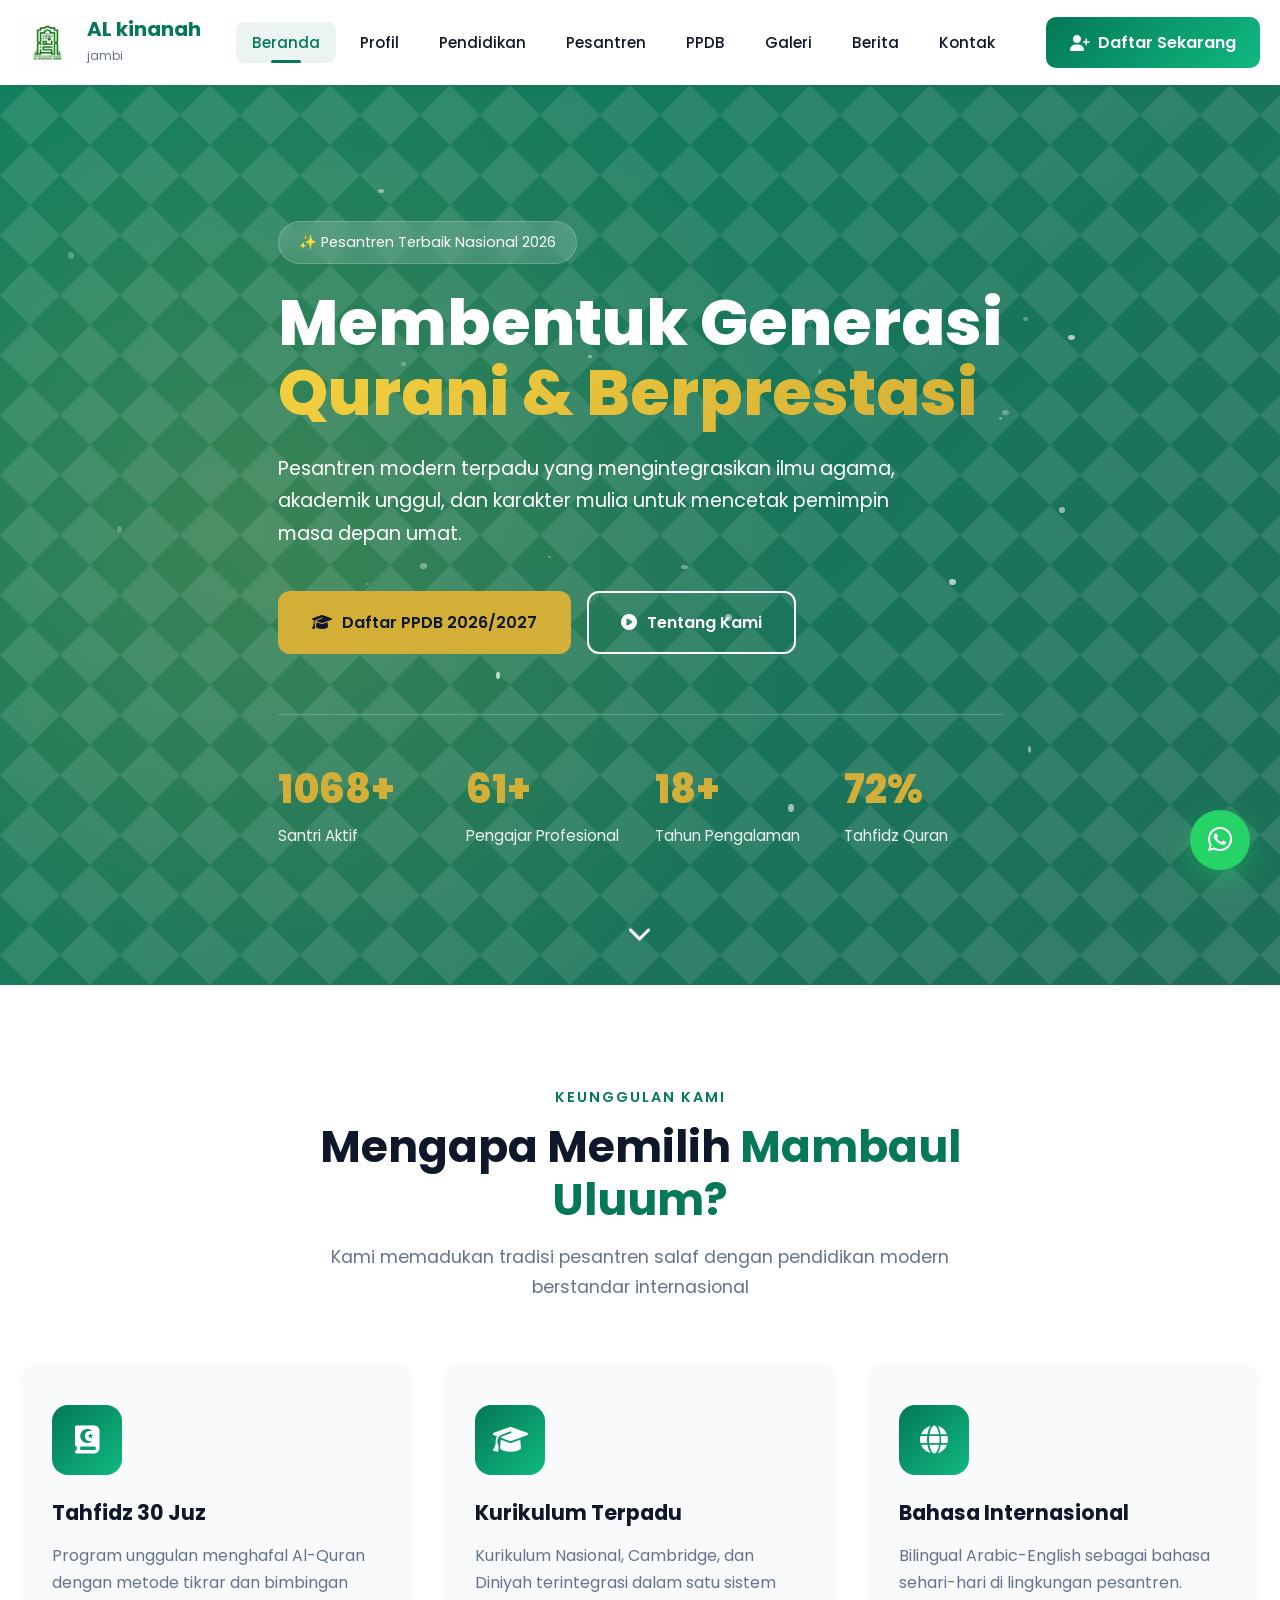
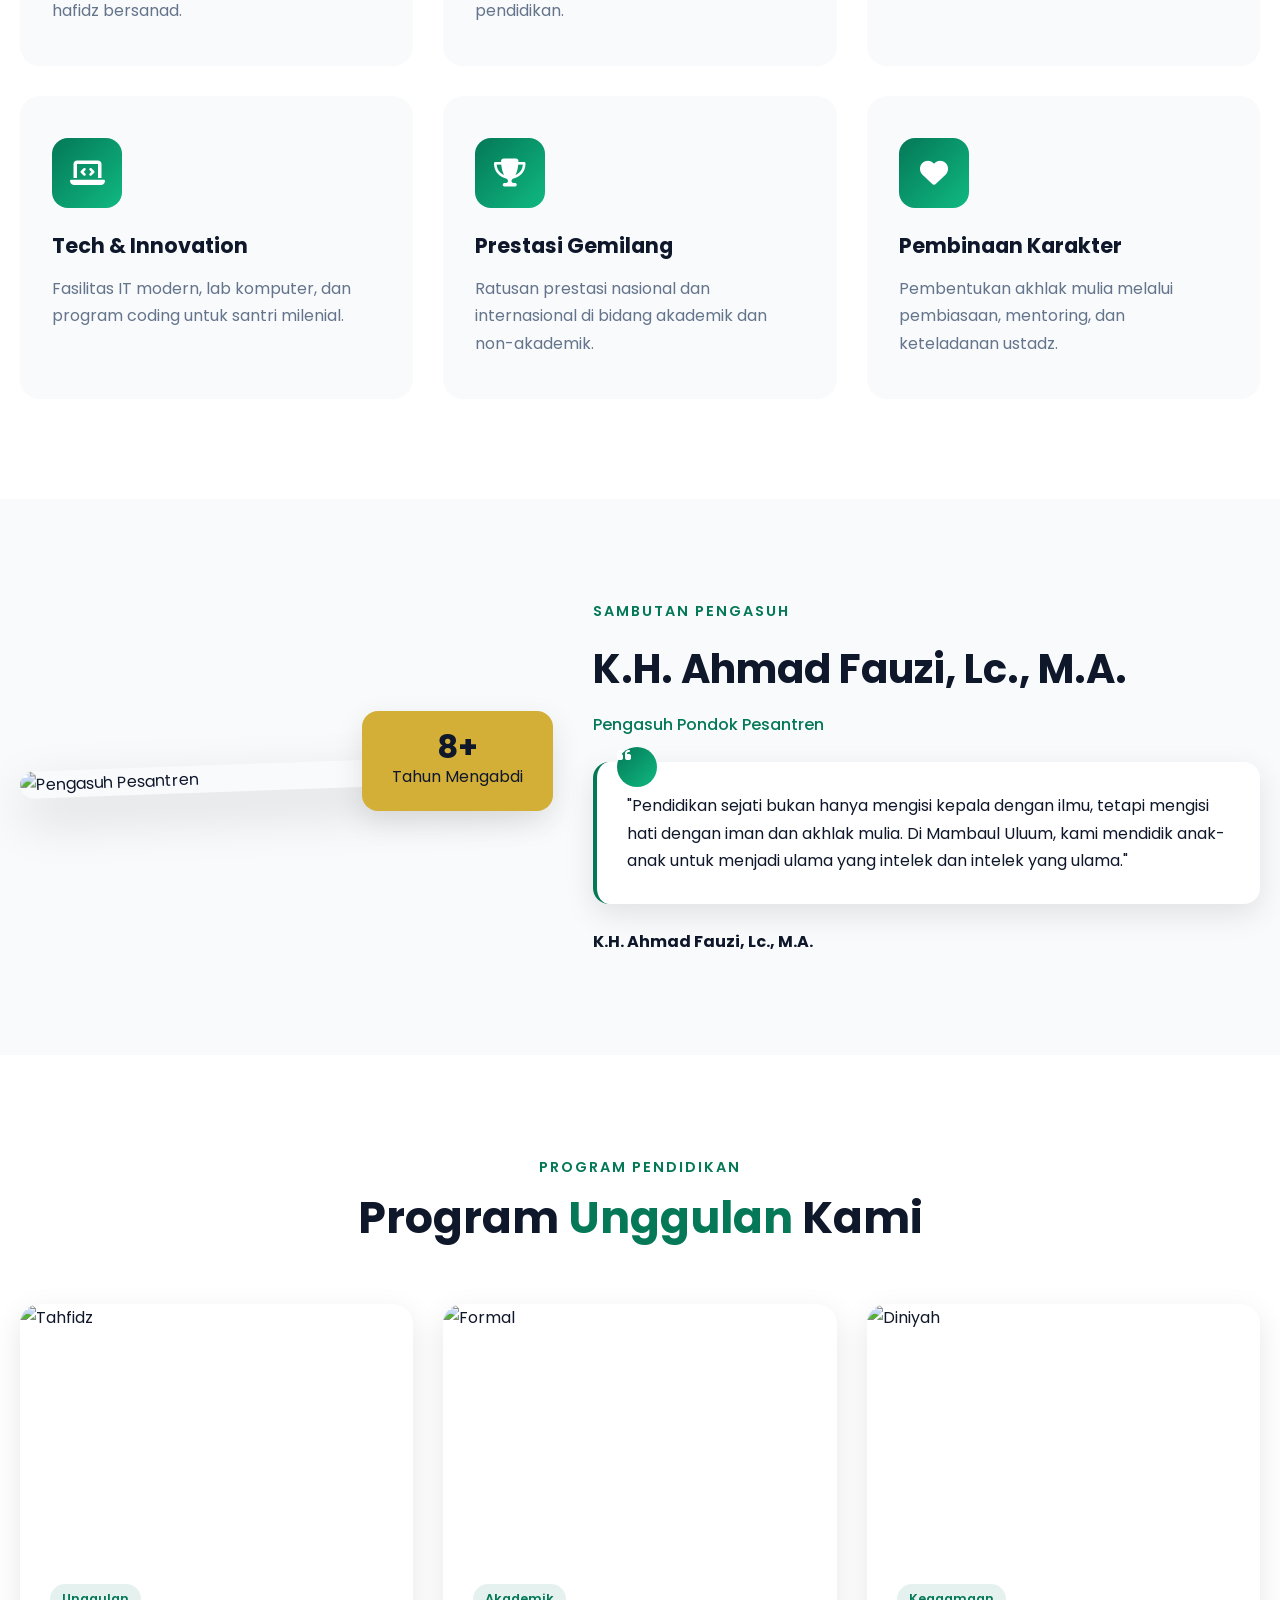
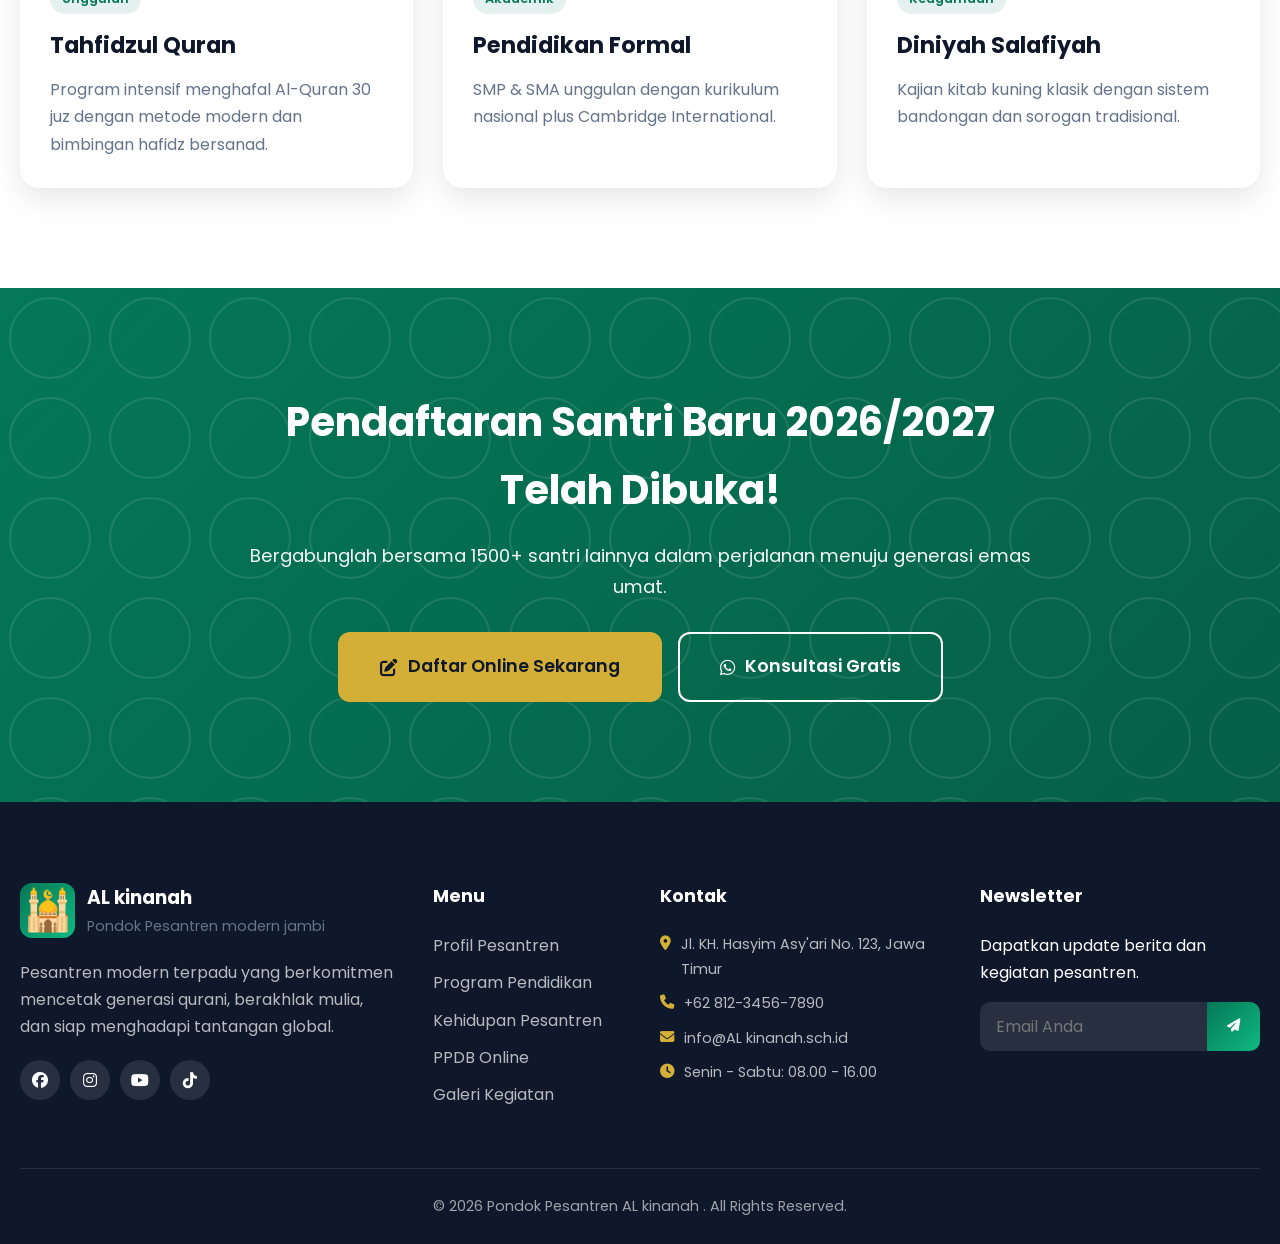
==== commit 37271cb9: "Update index.html" ====
--- a/index.html
+++ b/index.html
@@ -300,23 +300,7 @@
         </div>
     </footer>
 
-  <!-- Top Bar -->
-    <div class="top-bar">
-        <div class="container">
-            <div class="top-bar-content">
-                <div class="top-left">
-                    <span><i class="fas fa-phone"></i> +62 812-3456-7890</span>
-                    <span><i class="fas fa-envelope"></i> info@mambaululuumpremium.sch.id</span>
-                </div>
-                <div class="top-right">
-                    <a href="#"><i class="fab fa-facebook"></i></a>
-                    <a href="#"><i class="fab fa-instagram"></i></a>
-                    <a href="#"><i class="fab fa-youtube"></i></a>
-                    <a href="#"><i class="fab fa-tiktok"></i></a>
-                </div>
-            </div>
-        </div>
-    </div>  
+ 
     <!-- WhatsApp Float -->
     <a href="https://wa.me/6281234567890" class="whatsapp-float" target="_blank">
         <i class="fab fa-whatsapp"></i>
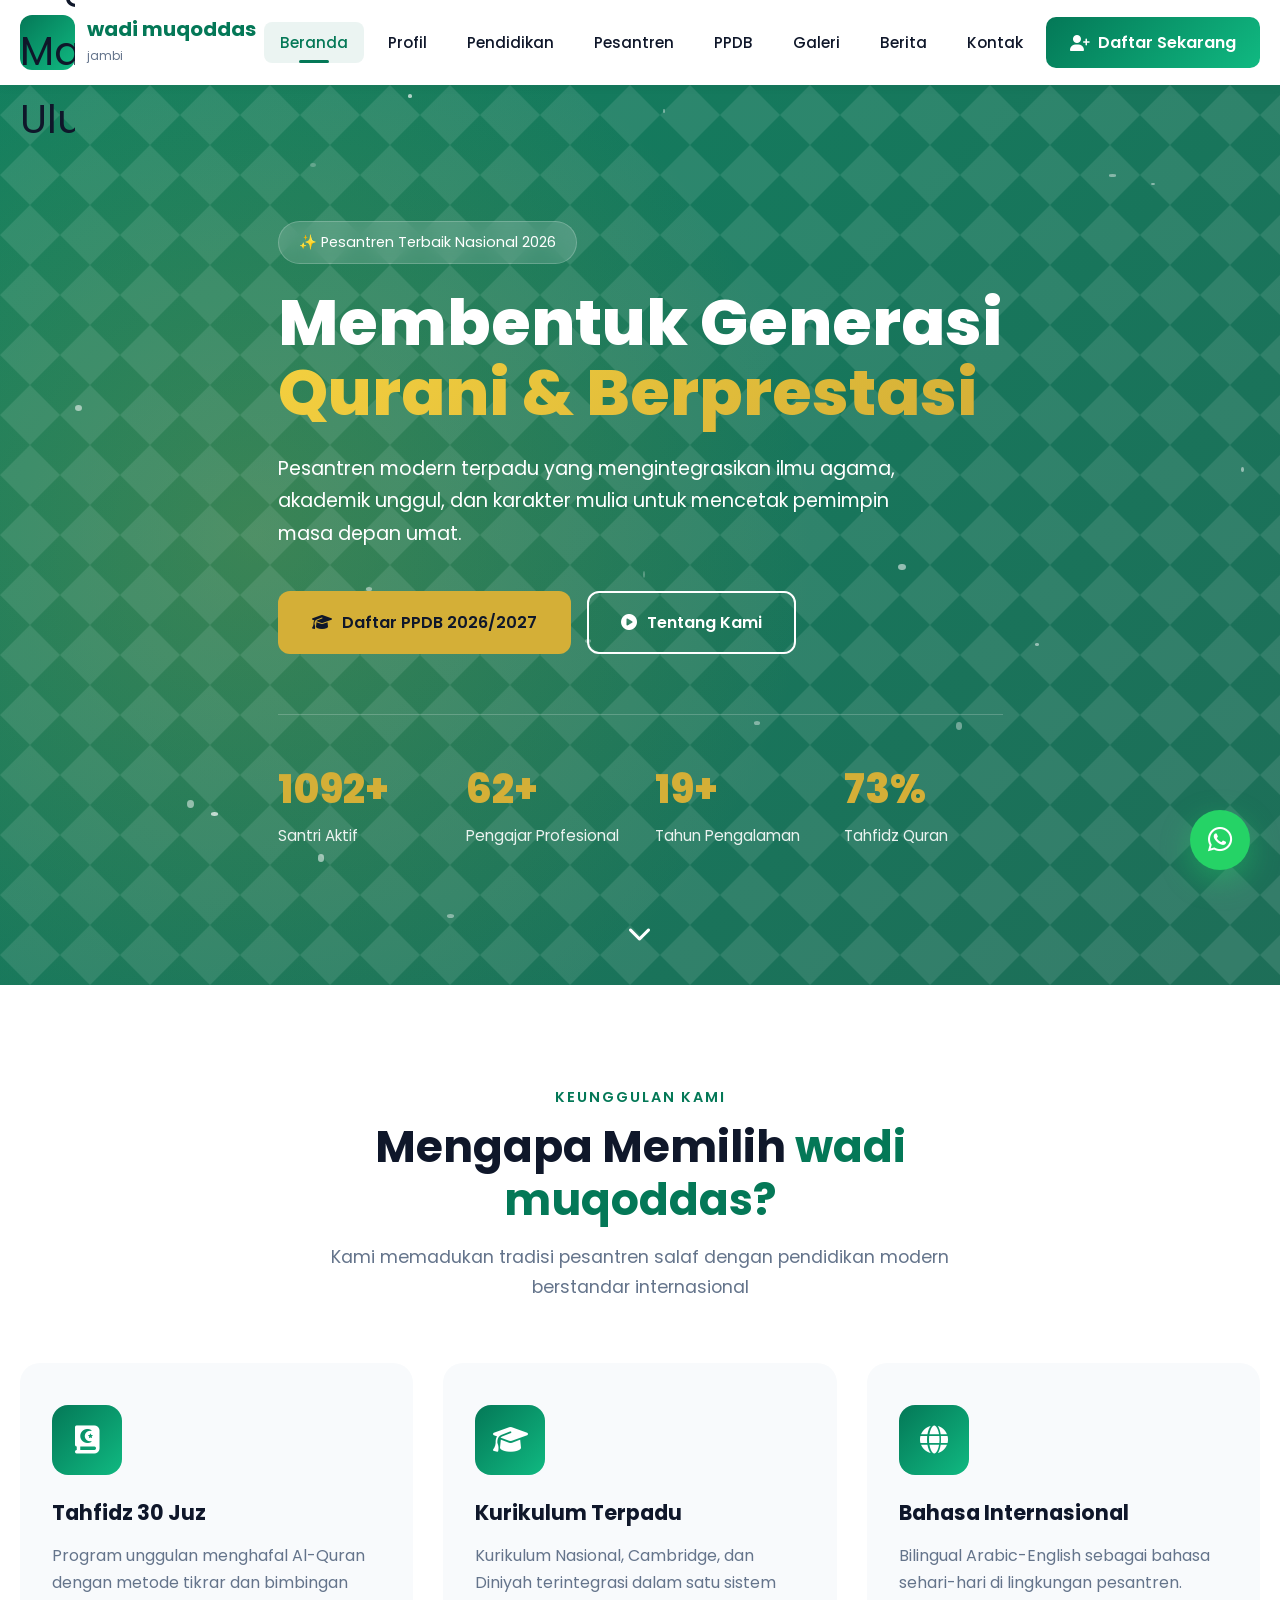
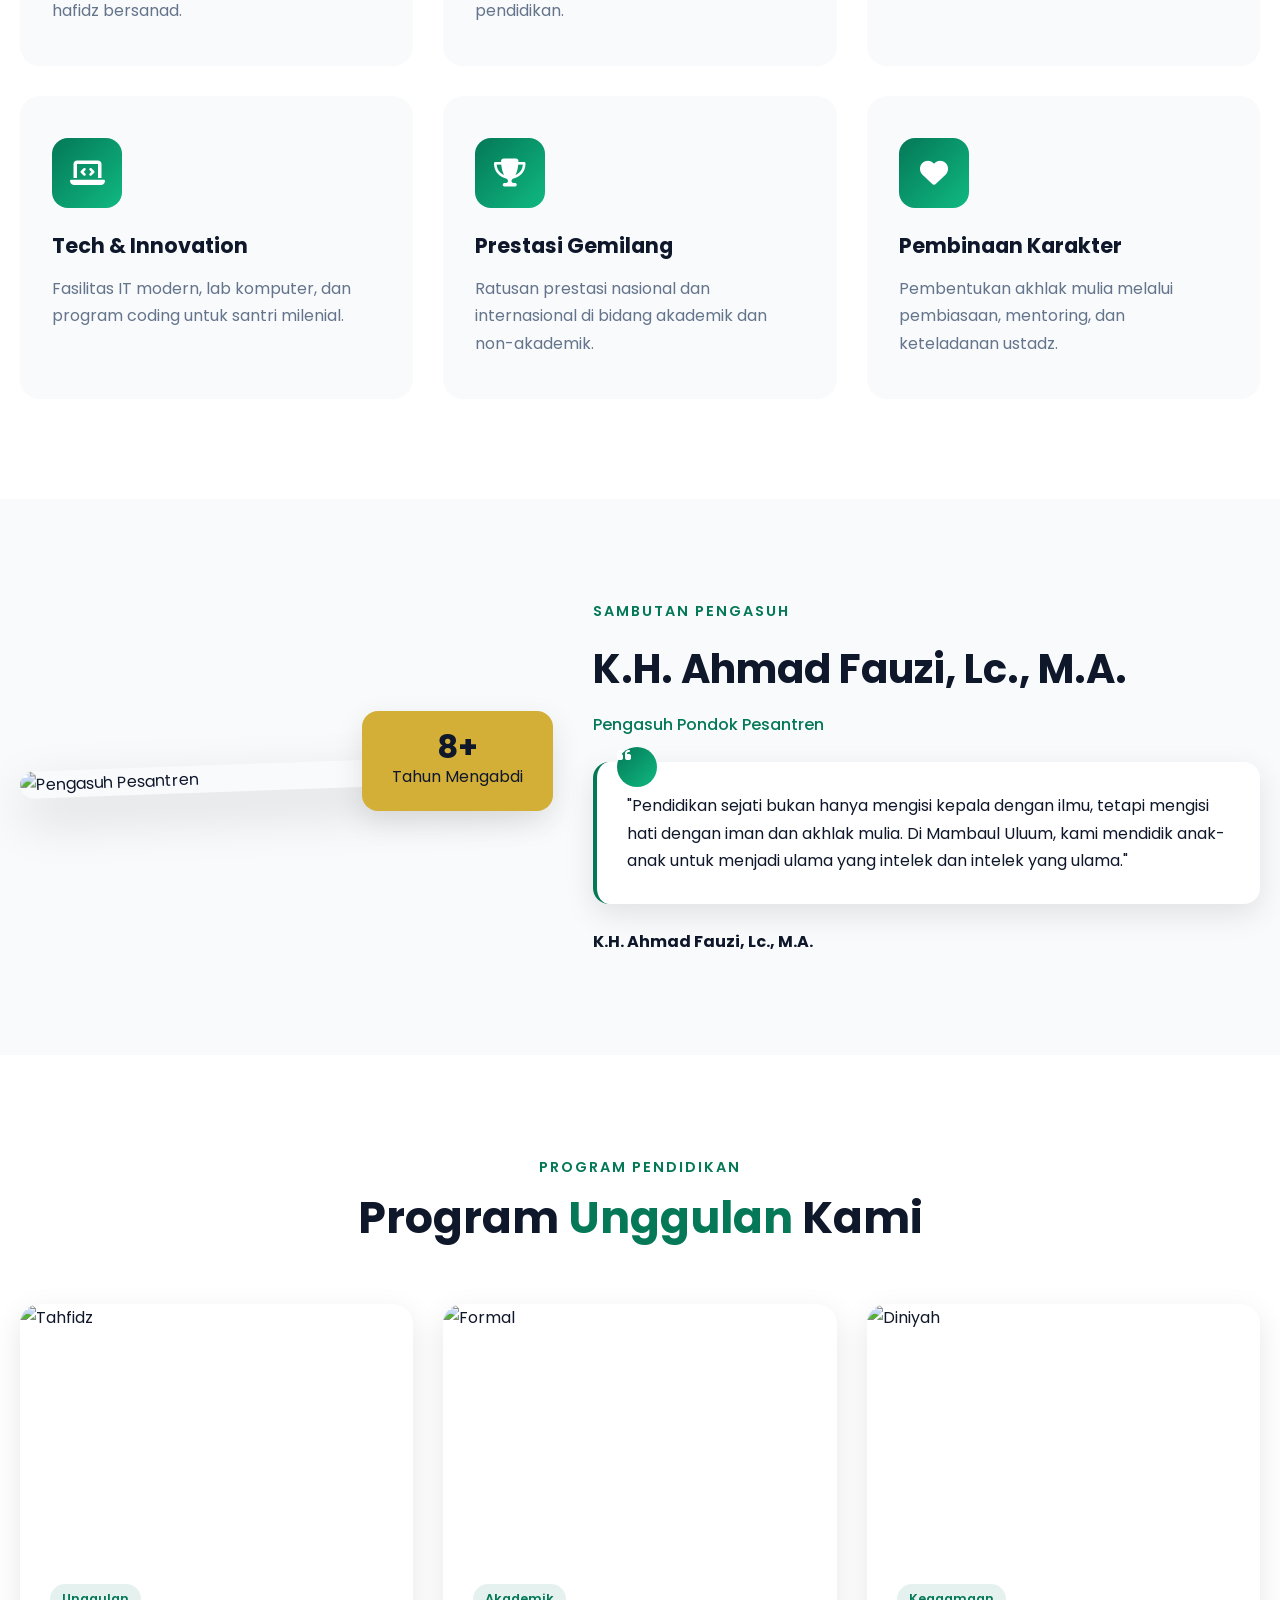
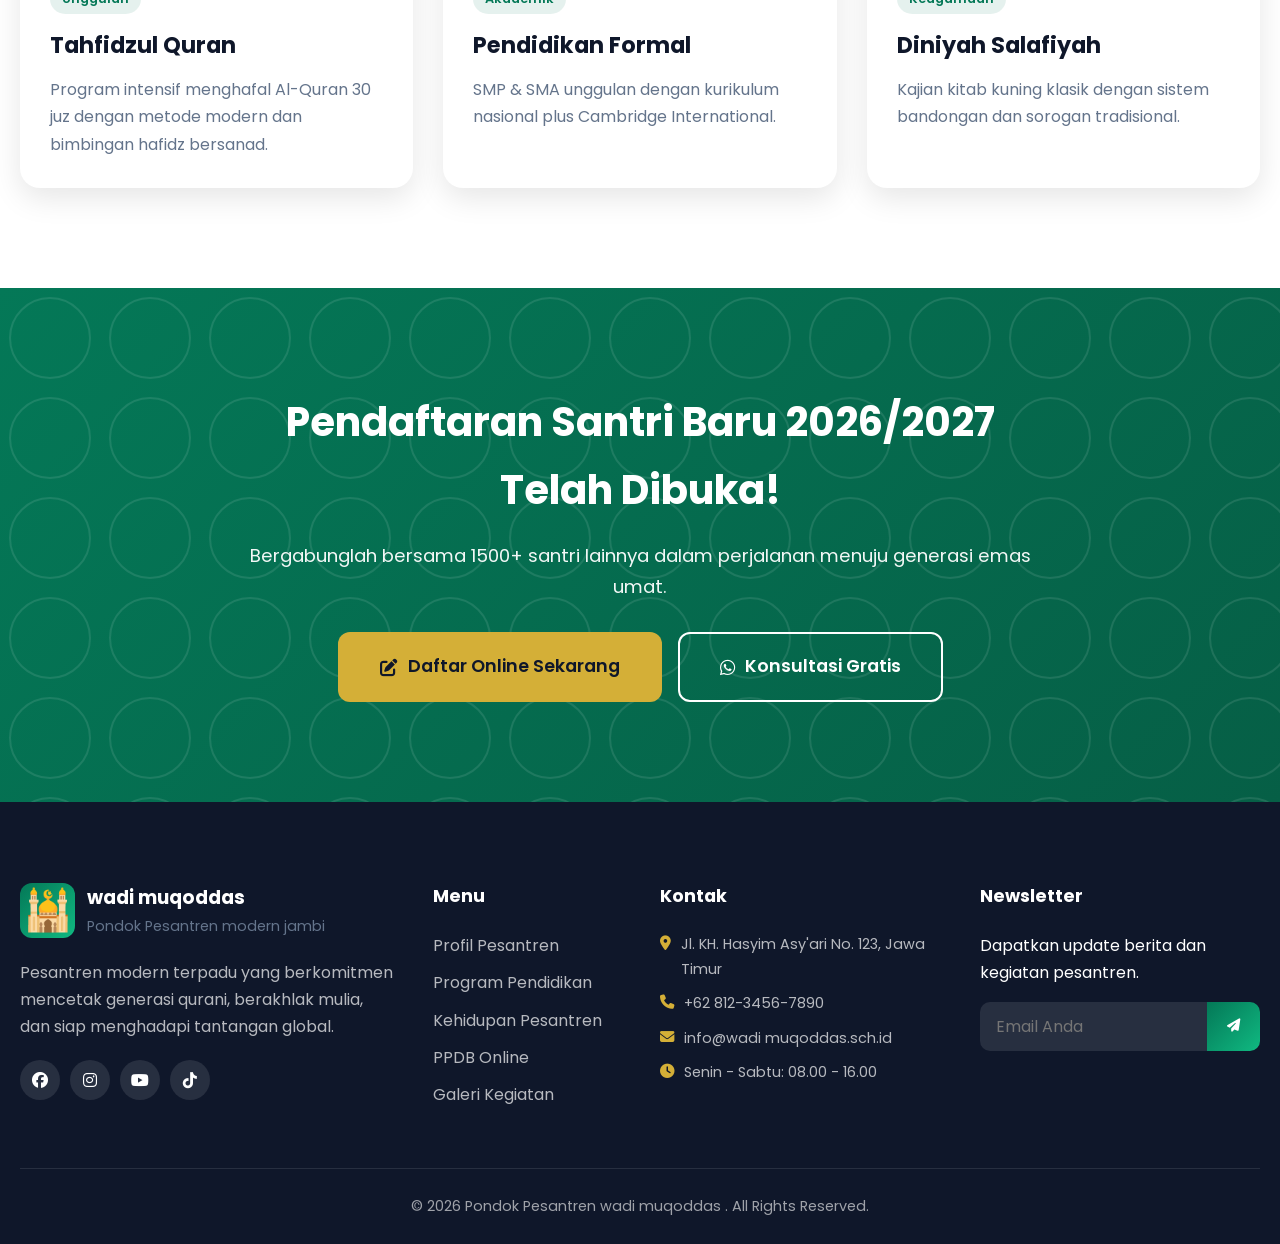
==== commit 0c65bd77: "update nama pesantren di semua html" ====
--- a/index.html
+++ b/index.html
@@ -3,7 +3,7 @@
 <head>
     <meta charset="UTF-8">
     <meta name="viewport" content="width=device-width, initial-scale=1.0">
-    <title>AL kinanah jambi - Pesantren Modern Terpadu</title>
+    <title>wadi muqoddas jambi - Pesantren Modern Terpadu</title>
     <meta name="description" content="Pesantren Mambaul Uluum Premium - Mencetak Generasi Qurani, Berakhlak Mulia, dan Berprestasi Global">
     <link rel="stylesheet" href="assets/css/style.css">
     <link rel="stylesheet" href="assets/css/responsive.css">
@@ -32,7 +32,7 @@
     </div>
 
     <div class="logo-text">
-        <h1>AL kinanah</h1>
+        <h1>wadi muqoddas</h1>
         <span>jambi</span>
     </div>
 </a>
@@ -107,7 +107,7 @@
         <div class="container">
             <div class="section-header reveal">
                 <span class="subtitle">Keunggulan Kami</span>
-                <h2>Mengapa Memilih <span>Mambaul Uluum?</span></h2>
+                <h2>Mengapa Memilih <span>wadi muqoddas?</span></h2>
                 <p>Kami memadukan tradisi pesantren salaf dengan pendidikan modern berstandar internasional</p>
             </div>
 
@@ -254,7 +254,7 @@
                     <div class="footer-logo">
                         <div class="logo-icon">🕌</div>
                         <div>
-                            <h3>AL kinanah</h3>
+                            <h3>wadi muqoddas</h3>
                             <p>Pondok Pesantren modern jambi</p>
                         </div>
                     </div>
@@ -281,7 +281,7 @@
                     <ul class="contact-list">
                         <li><i class="fas fa-map-marker-alt"></i> Jl. KH. Hasyim Asy'ari No. 123, Jawa Timur</li>
                         <li><i class="fas fa-phone"></i> +62 812-3456-7890</li>
-                        <li><i class="fas fa-envelope"></i> info@AL kinanah.sch.id</li>
+                        <li><i class="fas fa-envelope"></i> info@wadi muqoddas.sch.id</li>
                         <li><i class="fas fa-clock"></i> Senin - Sabtu: 08.00 - 16.00</li>
                     </ul>
                 </div>
@@ -295,7 +295,7 @@
                 </div>
             </div>
             <div class="footer-bottom">
-                <p>&copy; 2026 Pondok Pesantren AL kinanah . All Rights Reserved.</p>
+                <p>&copy; 2026 Pondok Pesantren wadi muqoddas . All Rights Reserved.</p>
             </div>
         </div>
     </footer>
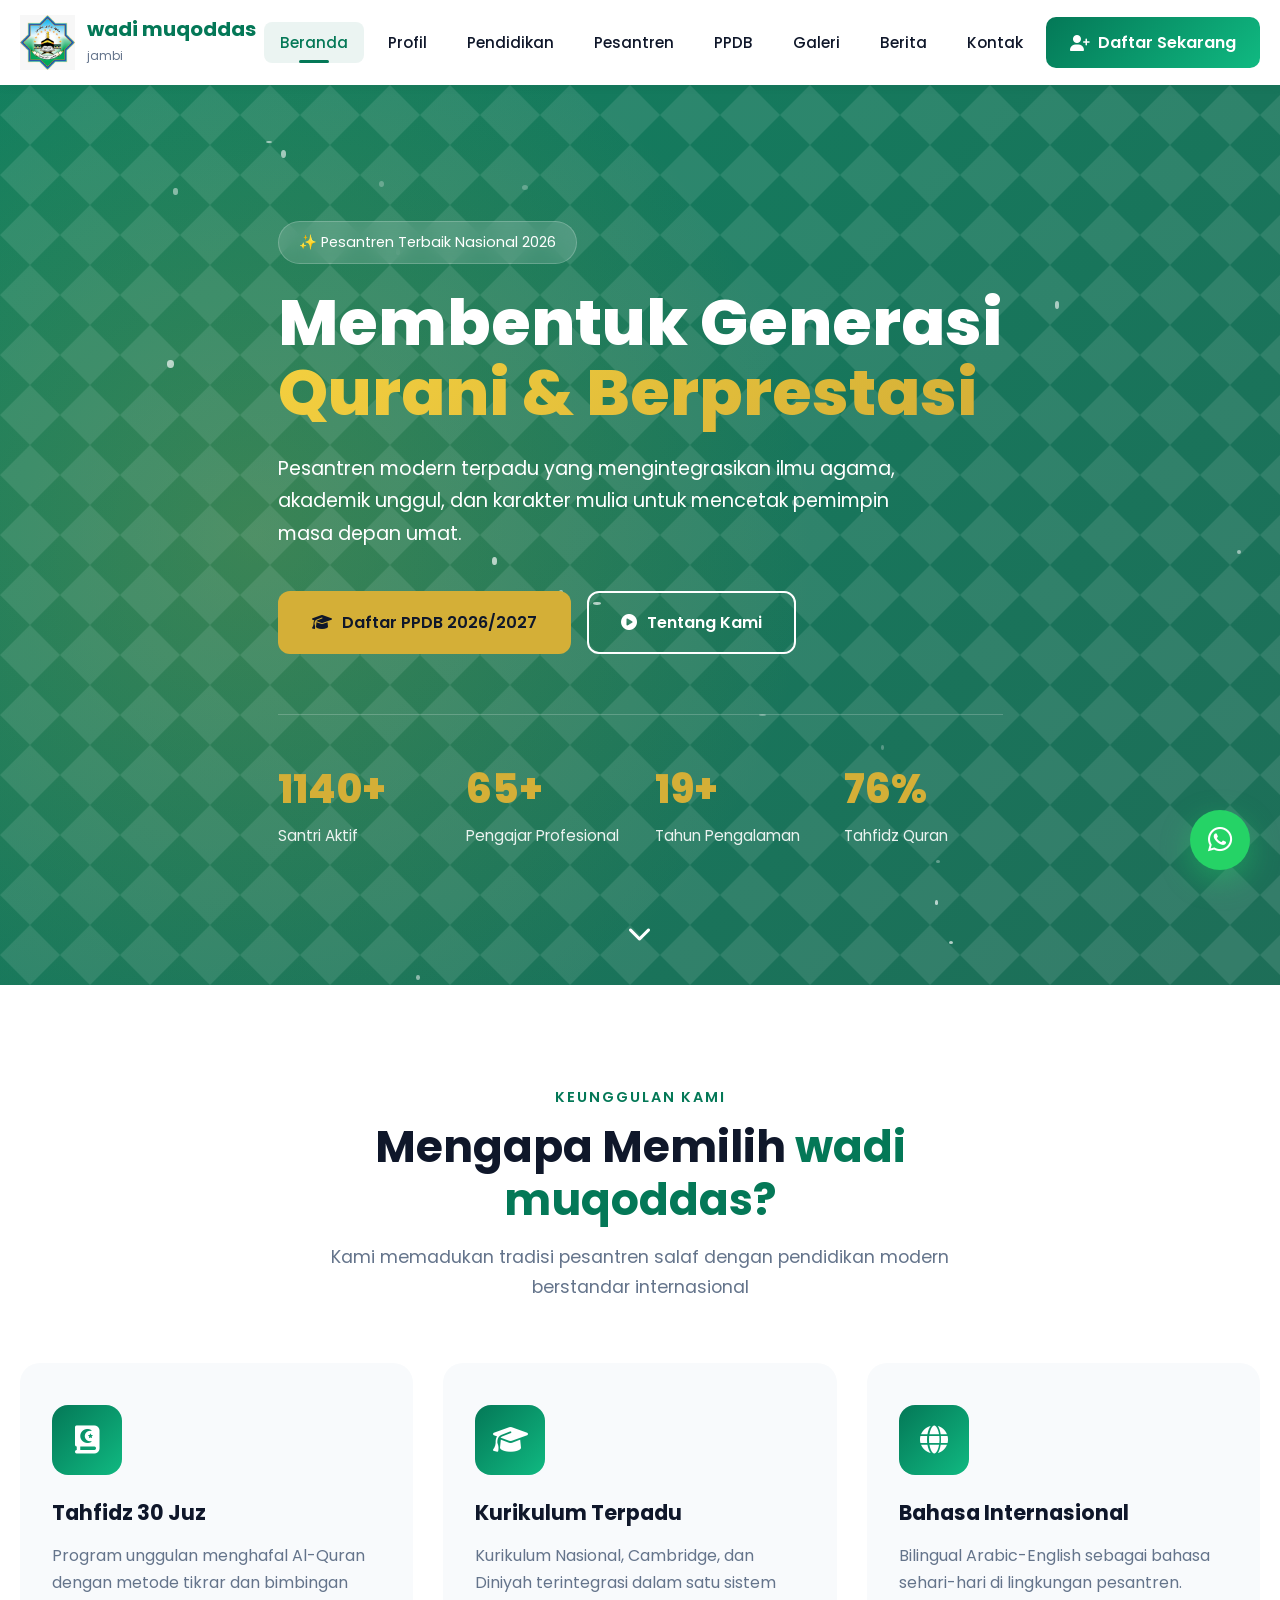
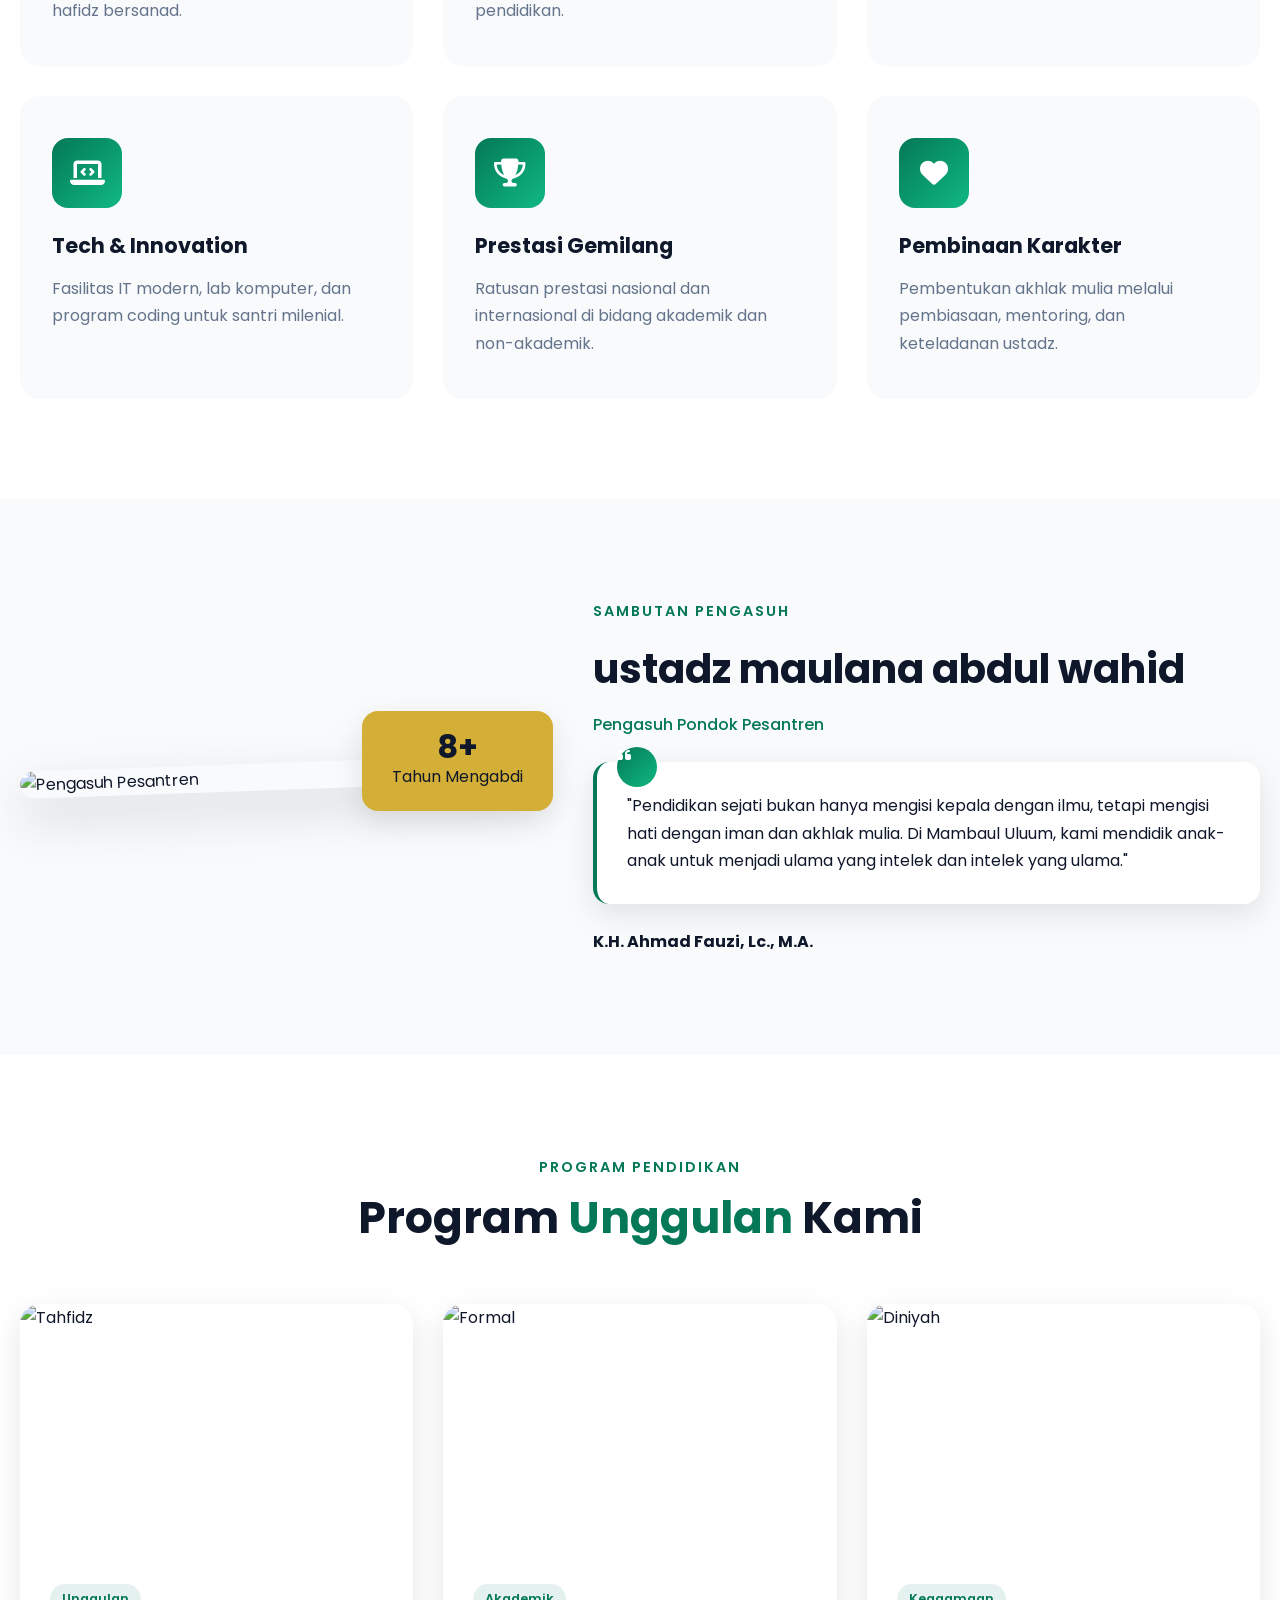
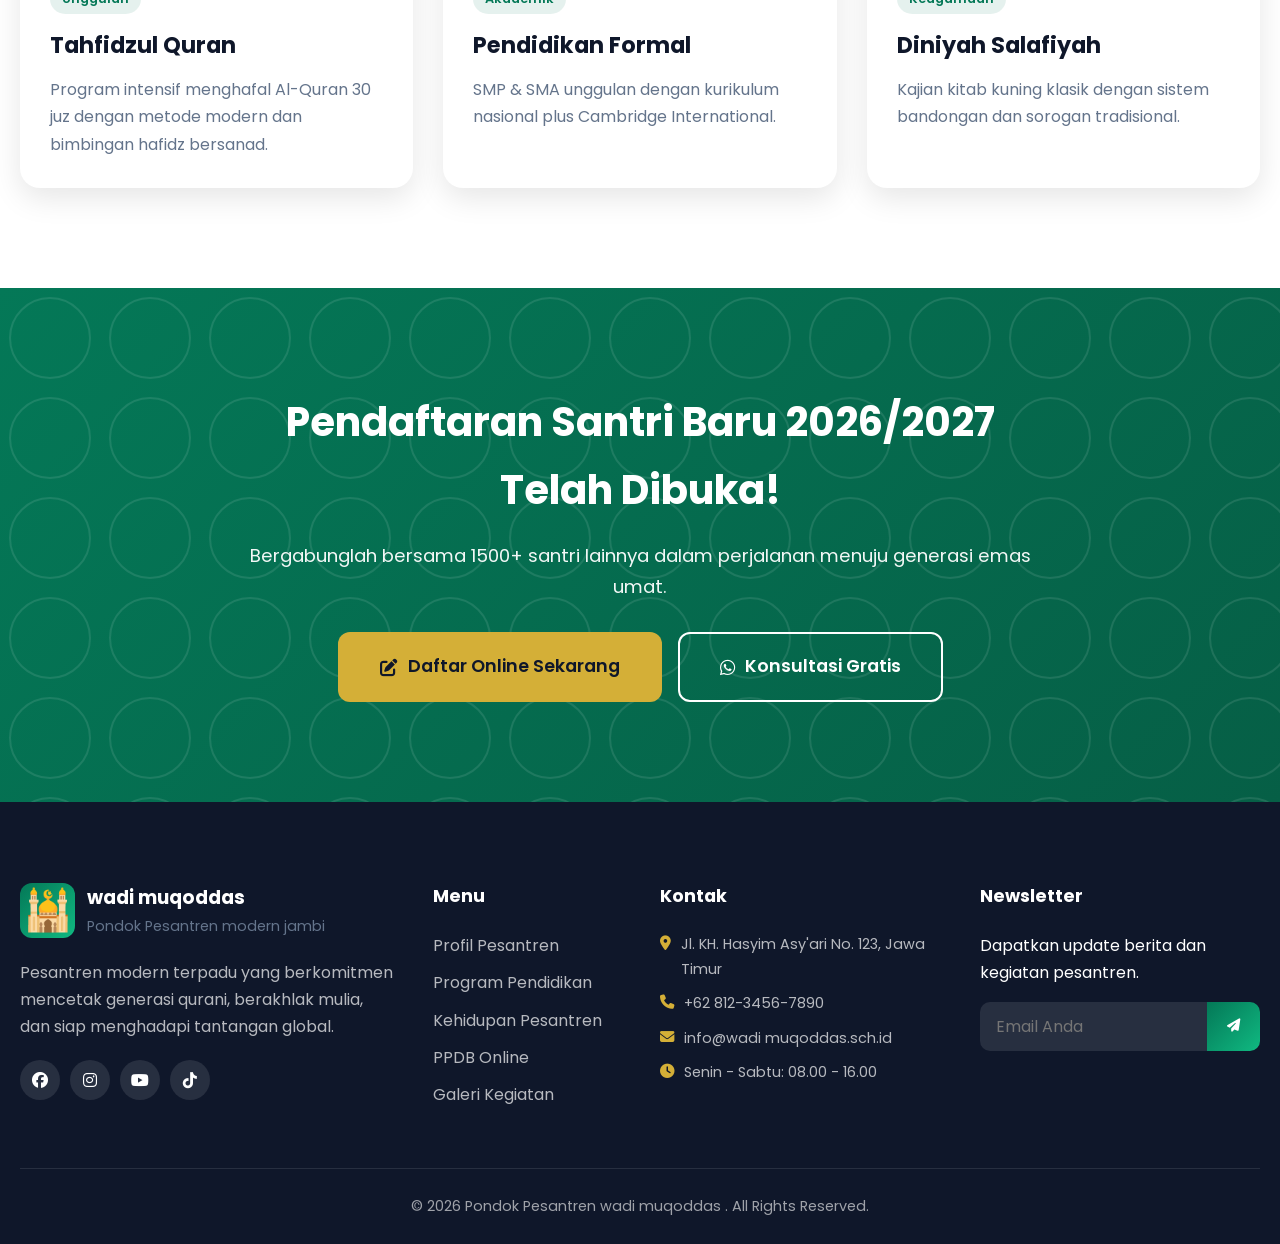
==== commit 47df9a45: "update nama pengasuh dan poto" ====
--- a/index.html
+++ b/index.html
@@ -152,7 +152,7 @@
             <div class="sambutan-wrapper">
                 <div class="sambutan-image reveal">
                     <div class="image-frame">
-                        <img src="https://images.unsplash.com/photo-1544717305-2782549b5136?w=600" alt="Pengasuh Pesantren">
+                        <img src="assets/mudir.png" alt="Pengasuh Pesantren">
                     </div>
                     <div class="badge-exp">
                         <h4>25+</h4>
@@ -161,7 +161,7 @@
                 </div>
                 <div class="sambutan-content reveal">
                     <span class="subtitle">Sambutan Pengasuh</span>
-                    <h2>K.H. Ahmad Fauzi, Lc., M.A.</h2>
+                    <h2>ustadz maulana abdul wahid</h2>
                     <p class="position">Pengasuh Pondok Pesantren</p>
                     <blockquote>
                         <i class="fas fa-quote-left"></i>
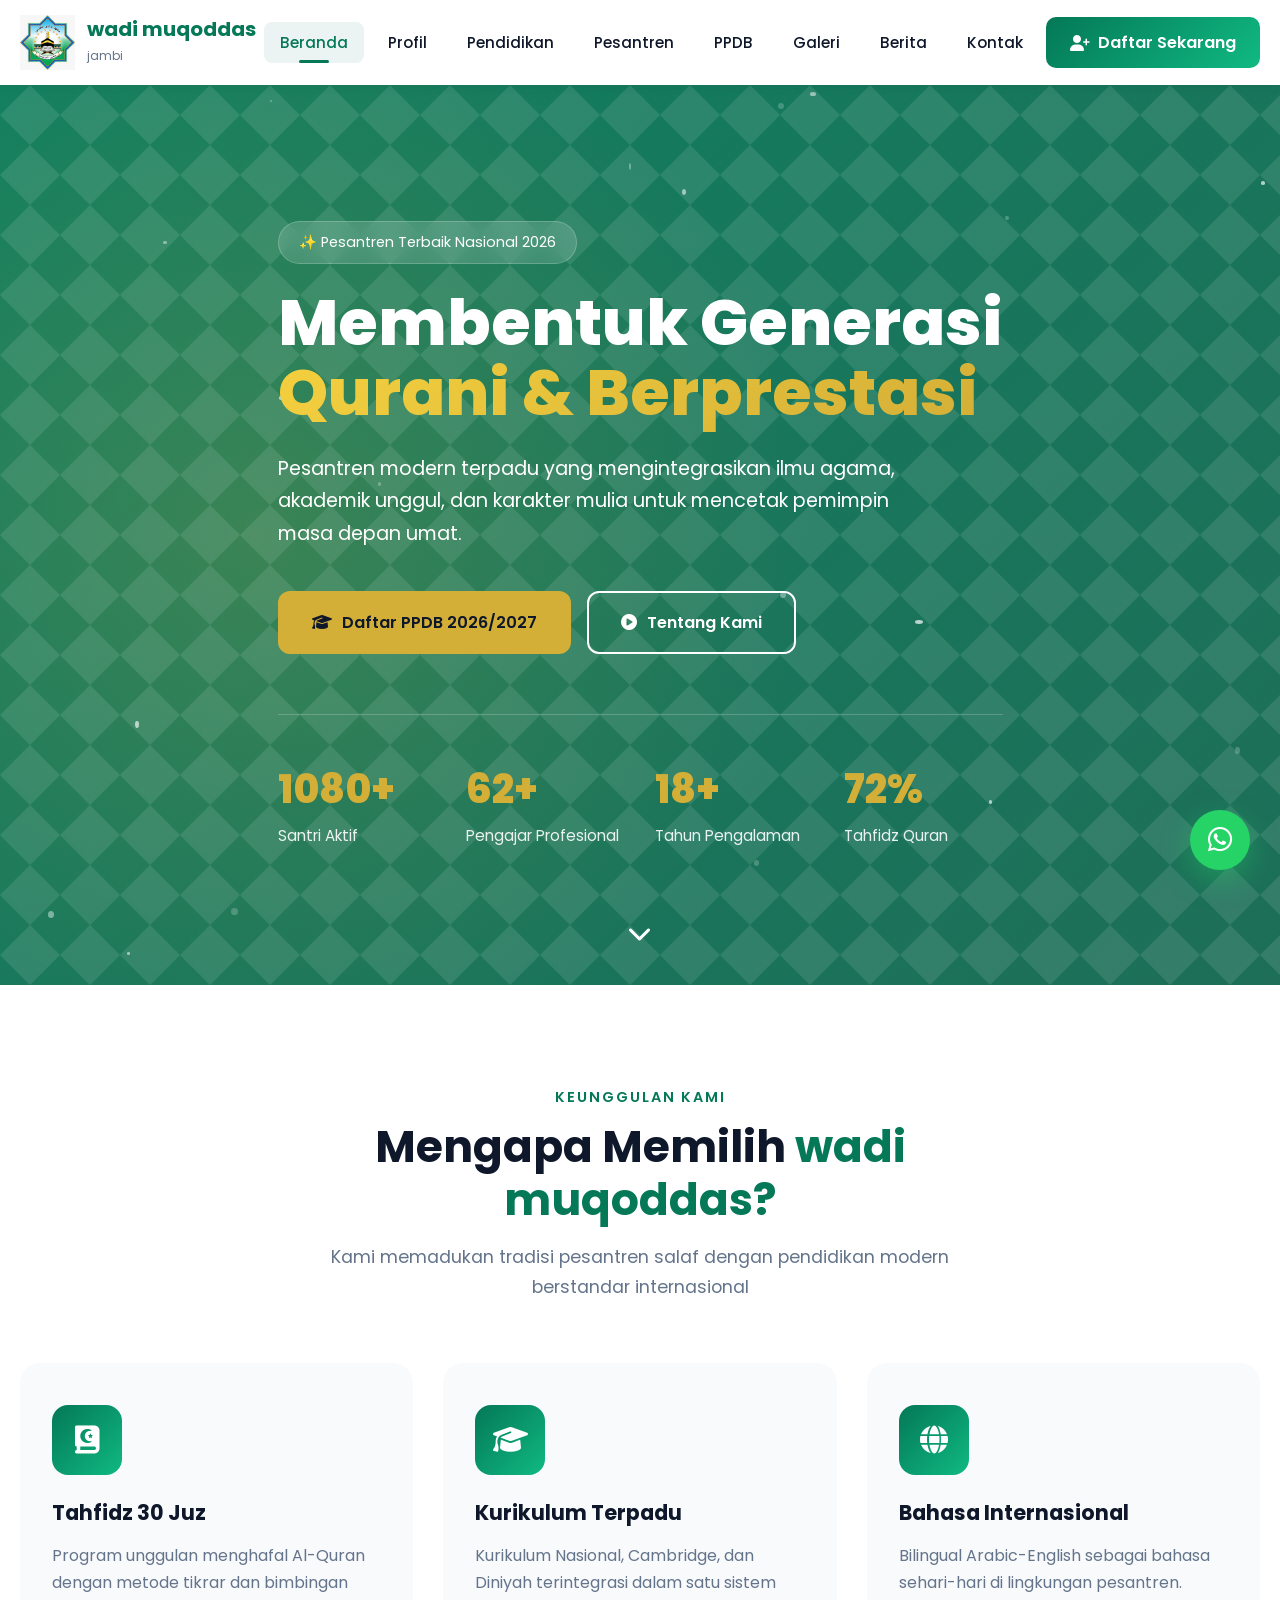
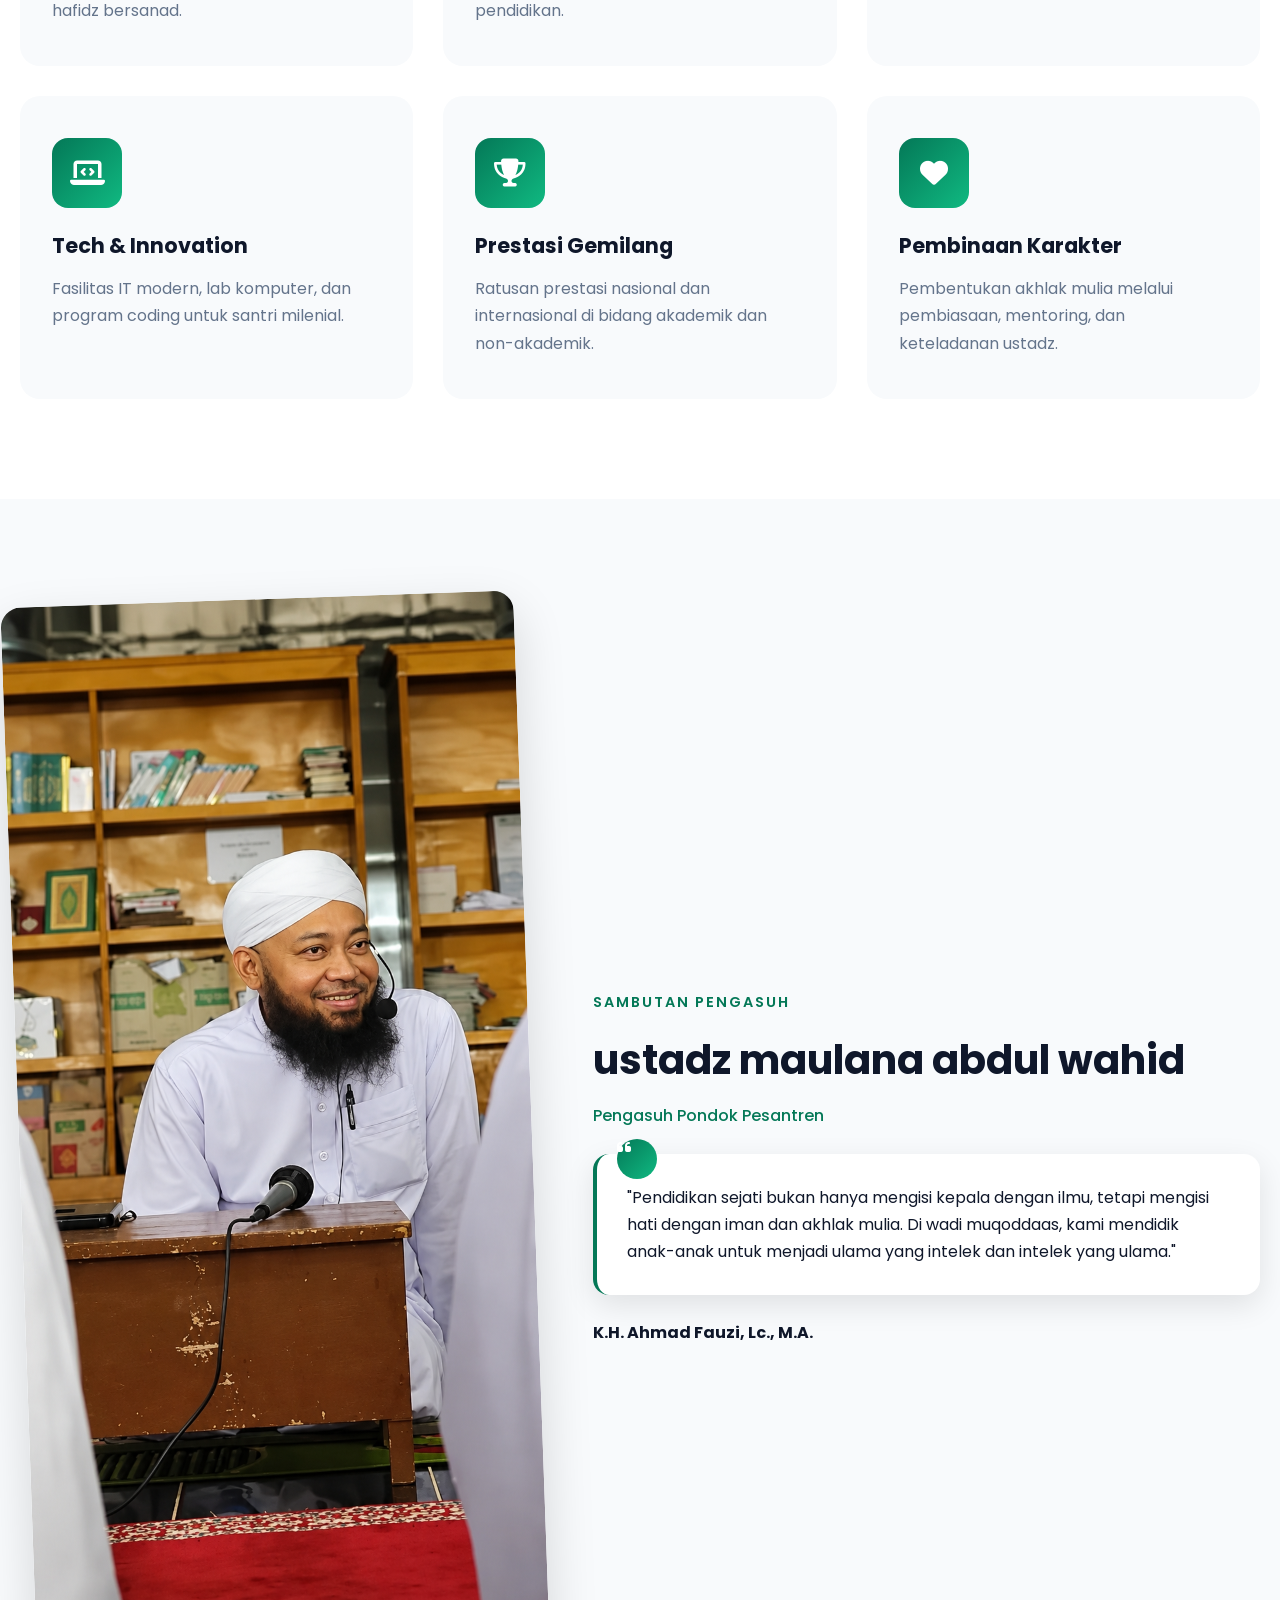
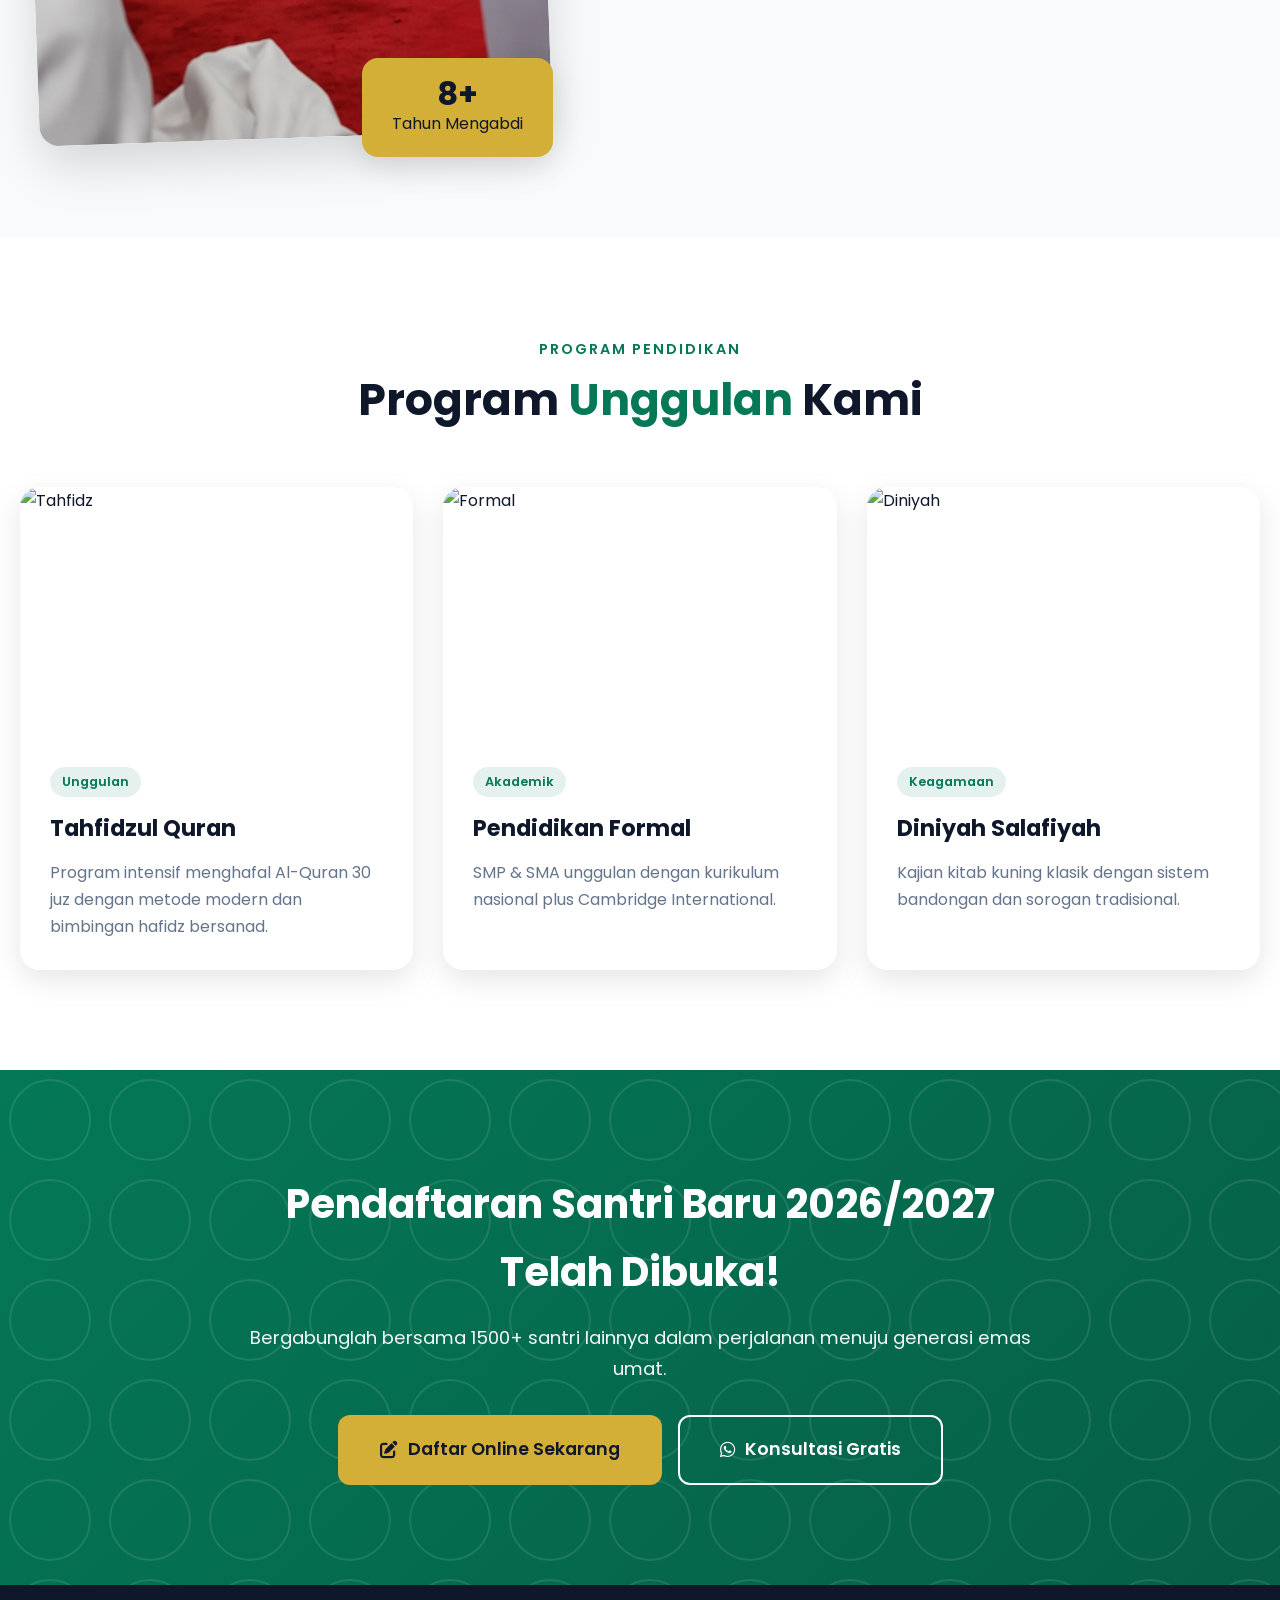
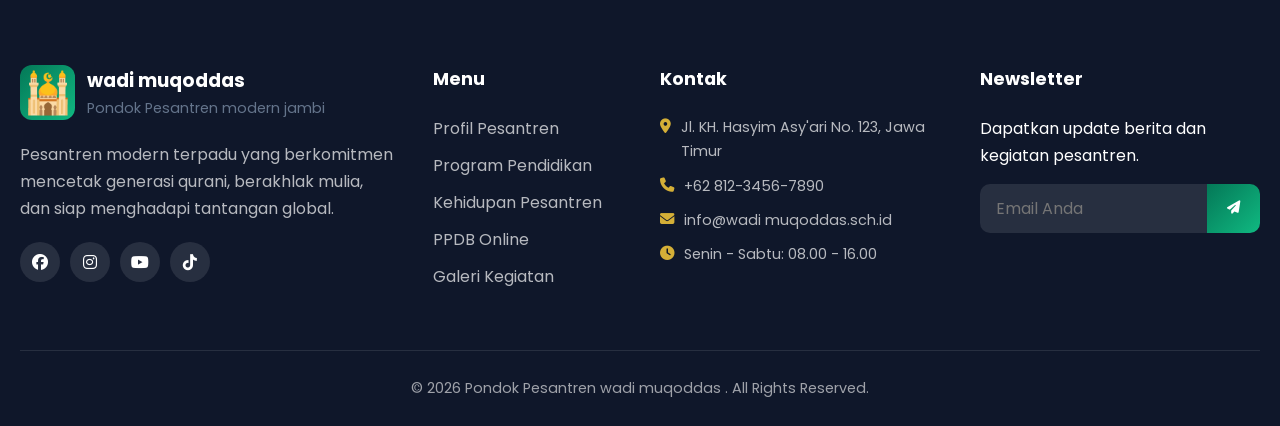
==== commit 6122b425: "Update index.html" ====
--- a/index.html
+++ b/index.html
@@ -165,7 +165,7 @@
                     <p class="position">Pengasuh Pondok Pesantren</p>
                     <blockquote>
                         <i class="fas fa-quote-left"></i>
-                        <p>"Pendidikan sejati bukan hanya mengisi kepala dengan ilmu, tetapi mengisi hati dengan iman dan akhlak mulia. Di Mambaul Uluum, kami mendidik anak-anak untuk menjadi ulama yang intelek dan intelek yang ulama."</p>
+                        <p>"Pendidikan sejati bukan hanya mengisi kepala dengan ilmu, tetapi mengisi hati dengan iman dan akhlak mulia. Di wadi muqoddaas, kami mendidik anak-anak untuk menjadi ulama yang intelek dan intelek yang ulama."</p>
                     </blockquote>
                     <div class="signature">
                         <img src="https://i.ibb.co/7Jq8g3n/signature.png" alt="Tanda Tangan" onerror="this.style.display='none'">
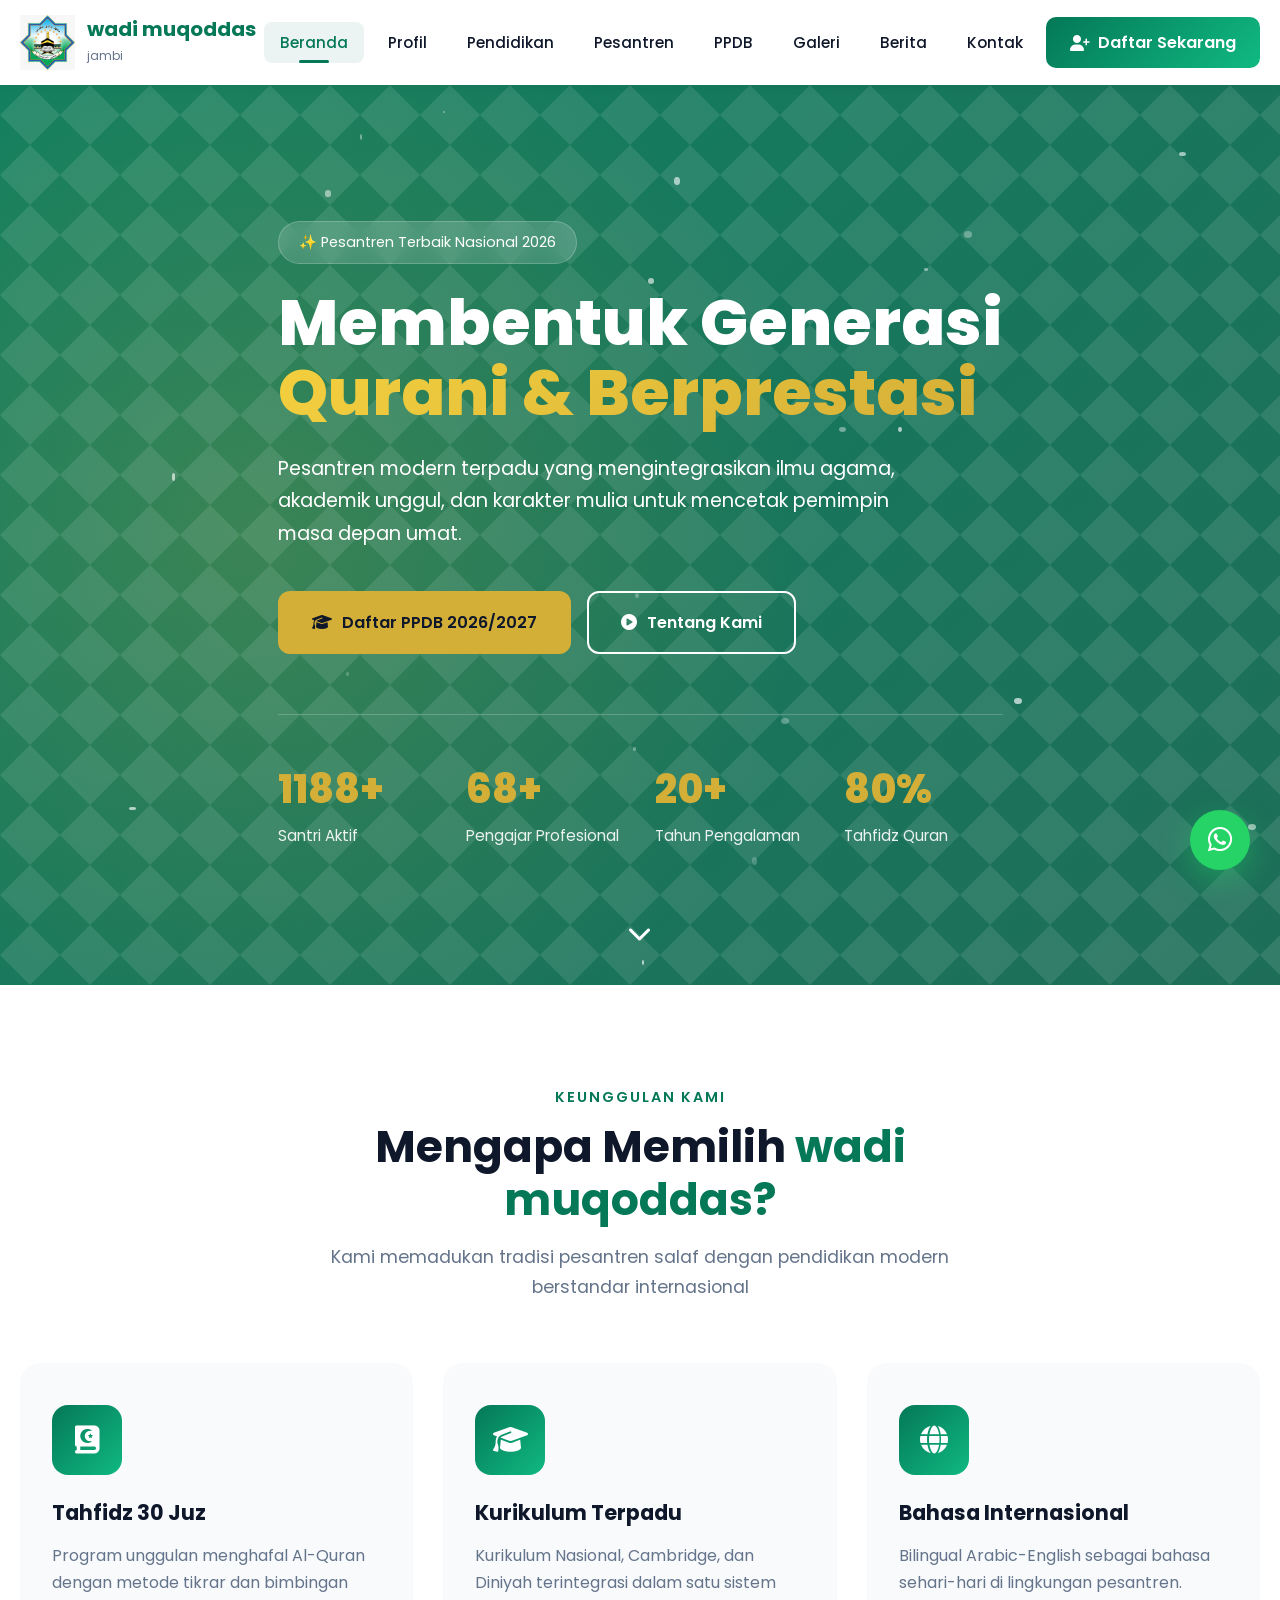
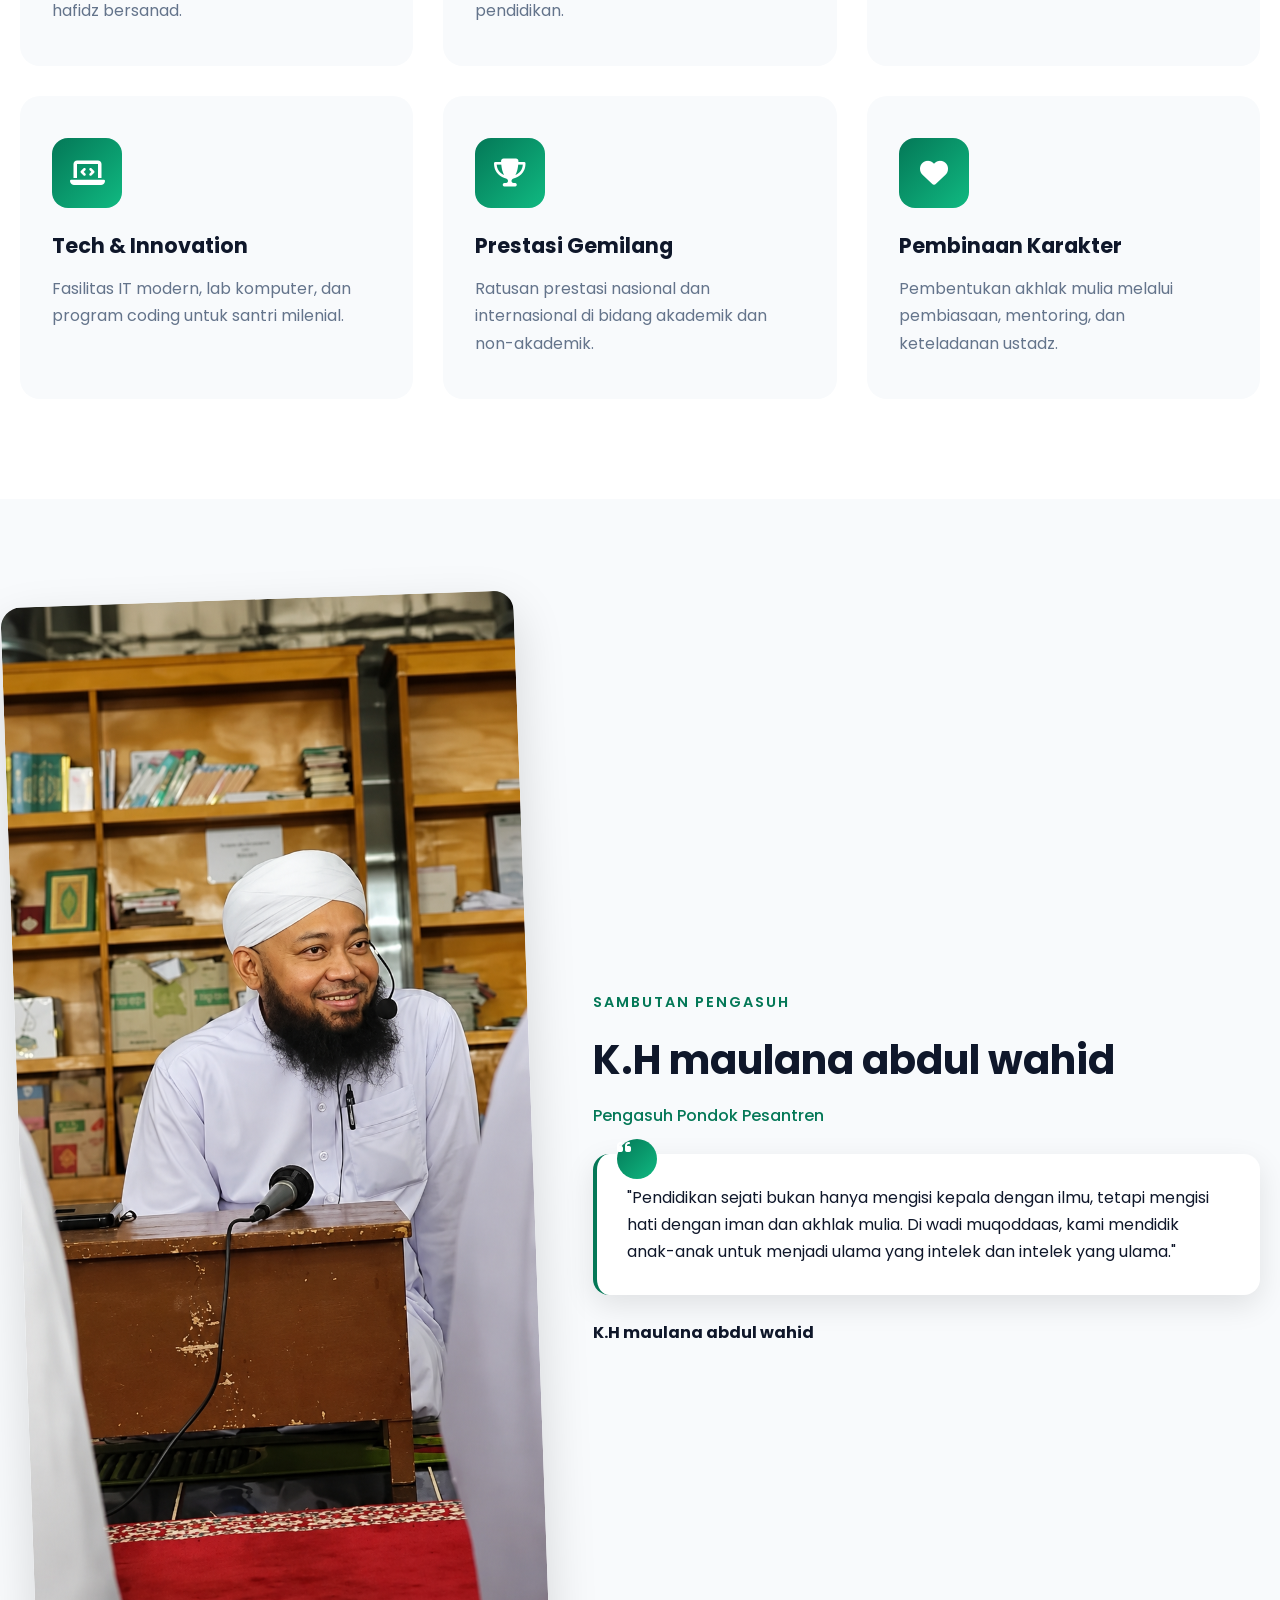
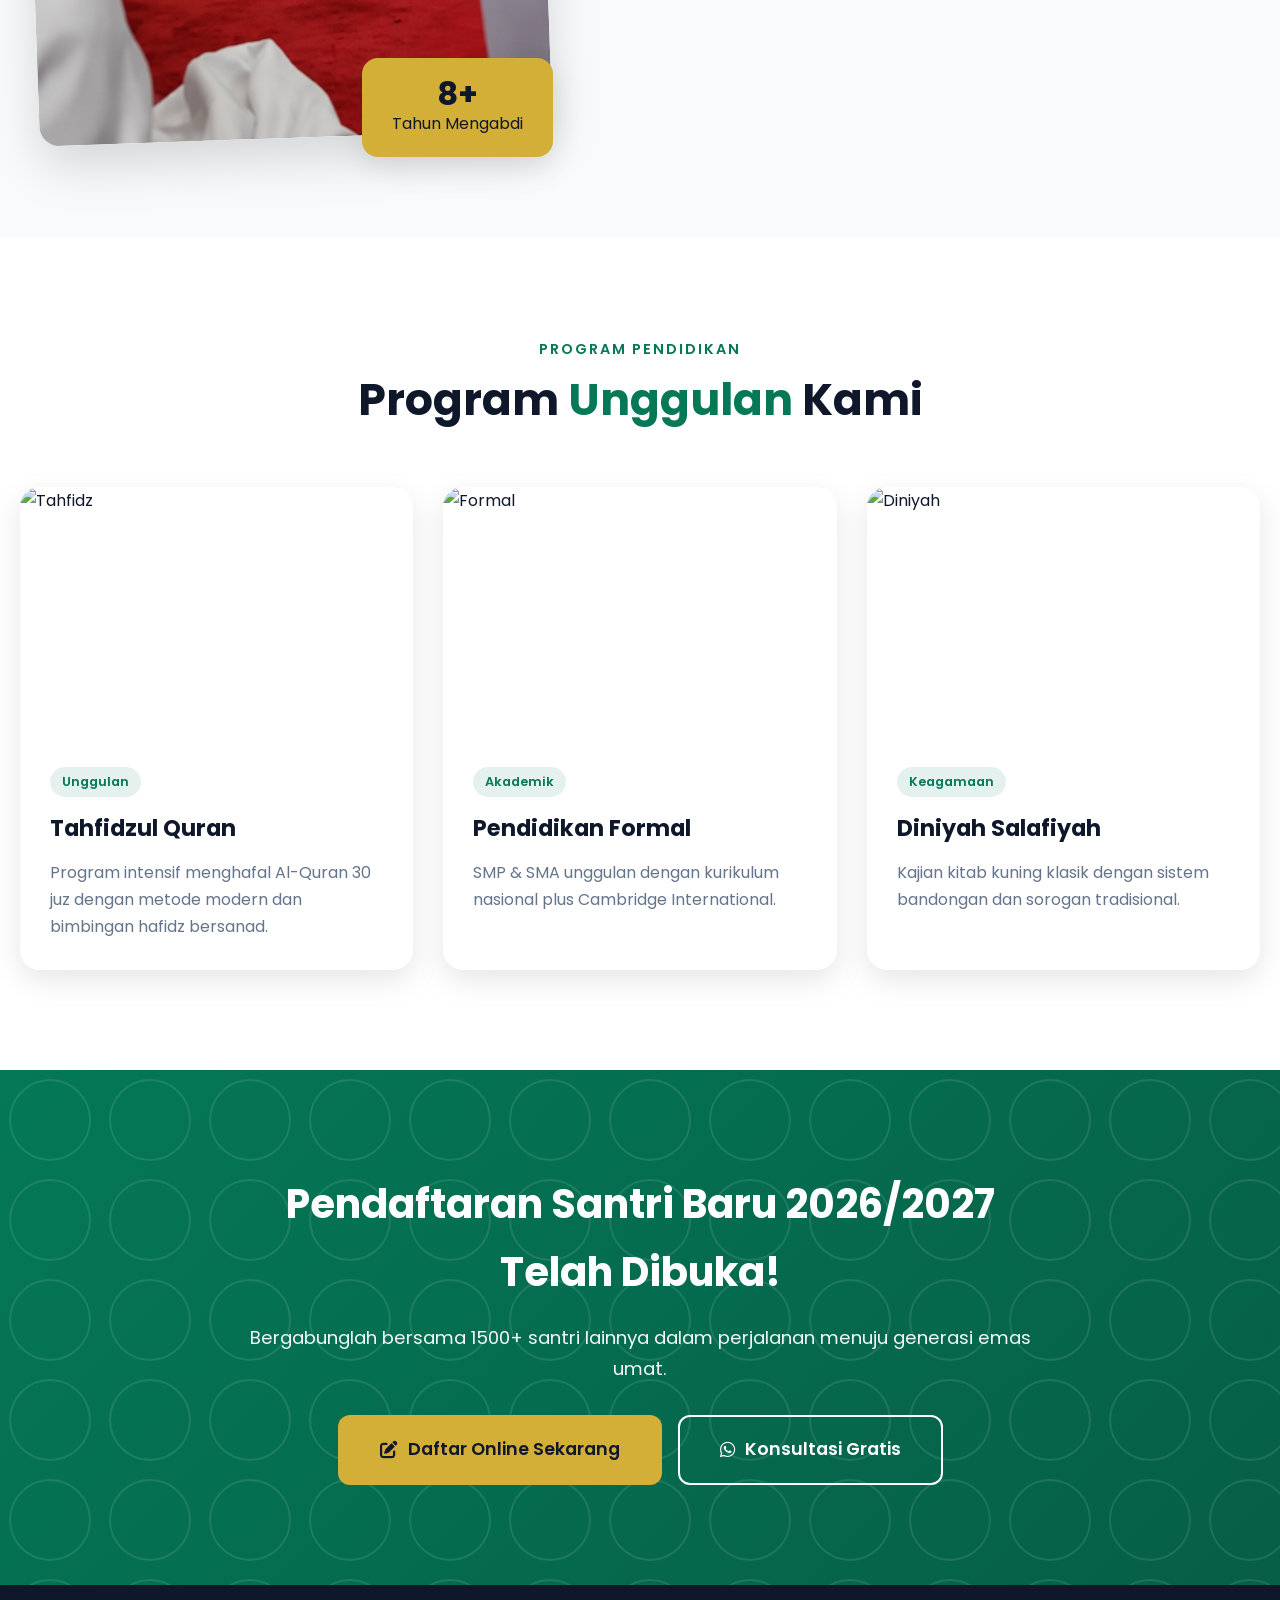
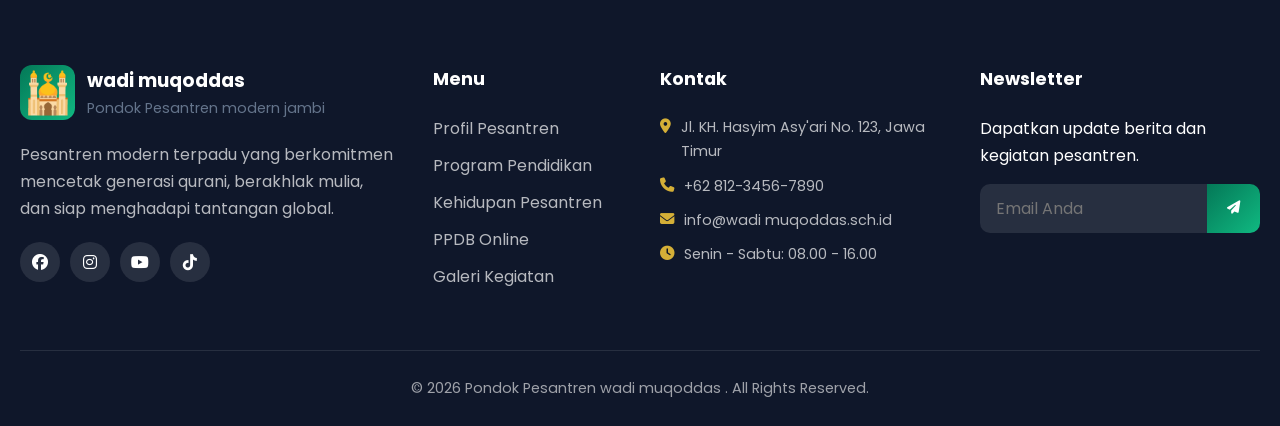
==== commit 0e8197a5: "Update index.html" ====
--- a/index.html
+++ b/index.html
@@ -161,7 +161,7 @@
                 </div>
                 <div class="sambutan-content reveal">
                     <span class="subtitle">Sambutan Pengasuh</span>
-                    <h2>ustadz maulana abdul wahid</h2>
+                    <h2>K.H maulana abdul wahid</h2>
                     <p class="position">Pengasuh Pondok Pesantren</p>
                     <blockquote>
                         <i class="fas fa-quote-left"></i>
@@ -169,7 +169,7 @@
                     </blockquote>
                     <div class="signature">
                         <img src="https://i.ibb.co/7Jq8g3n/signature.png" alt="Tanda Tangan" onerror="this.style.display='none'">
-                        <p><strong>K.H. Ahmad Fauzi, Lc., M.A.</strong></p>
+                        <p><strong>K.H maulana abdul wahid</strong></p>
                     </div>
                 </div>
             </div>
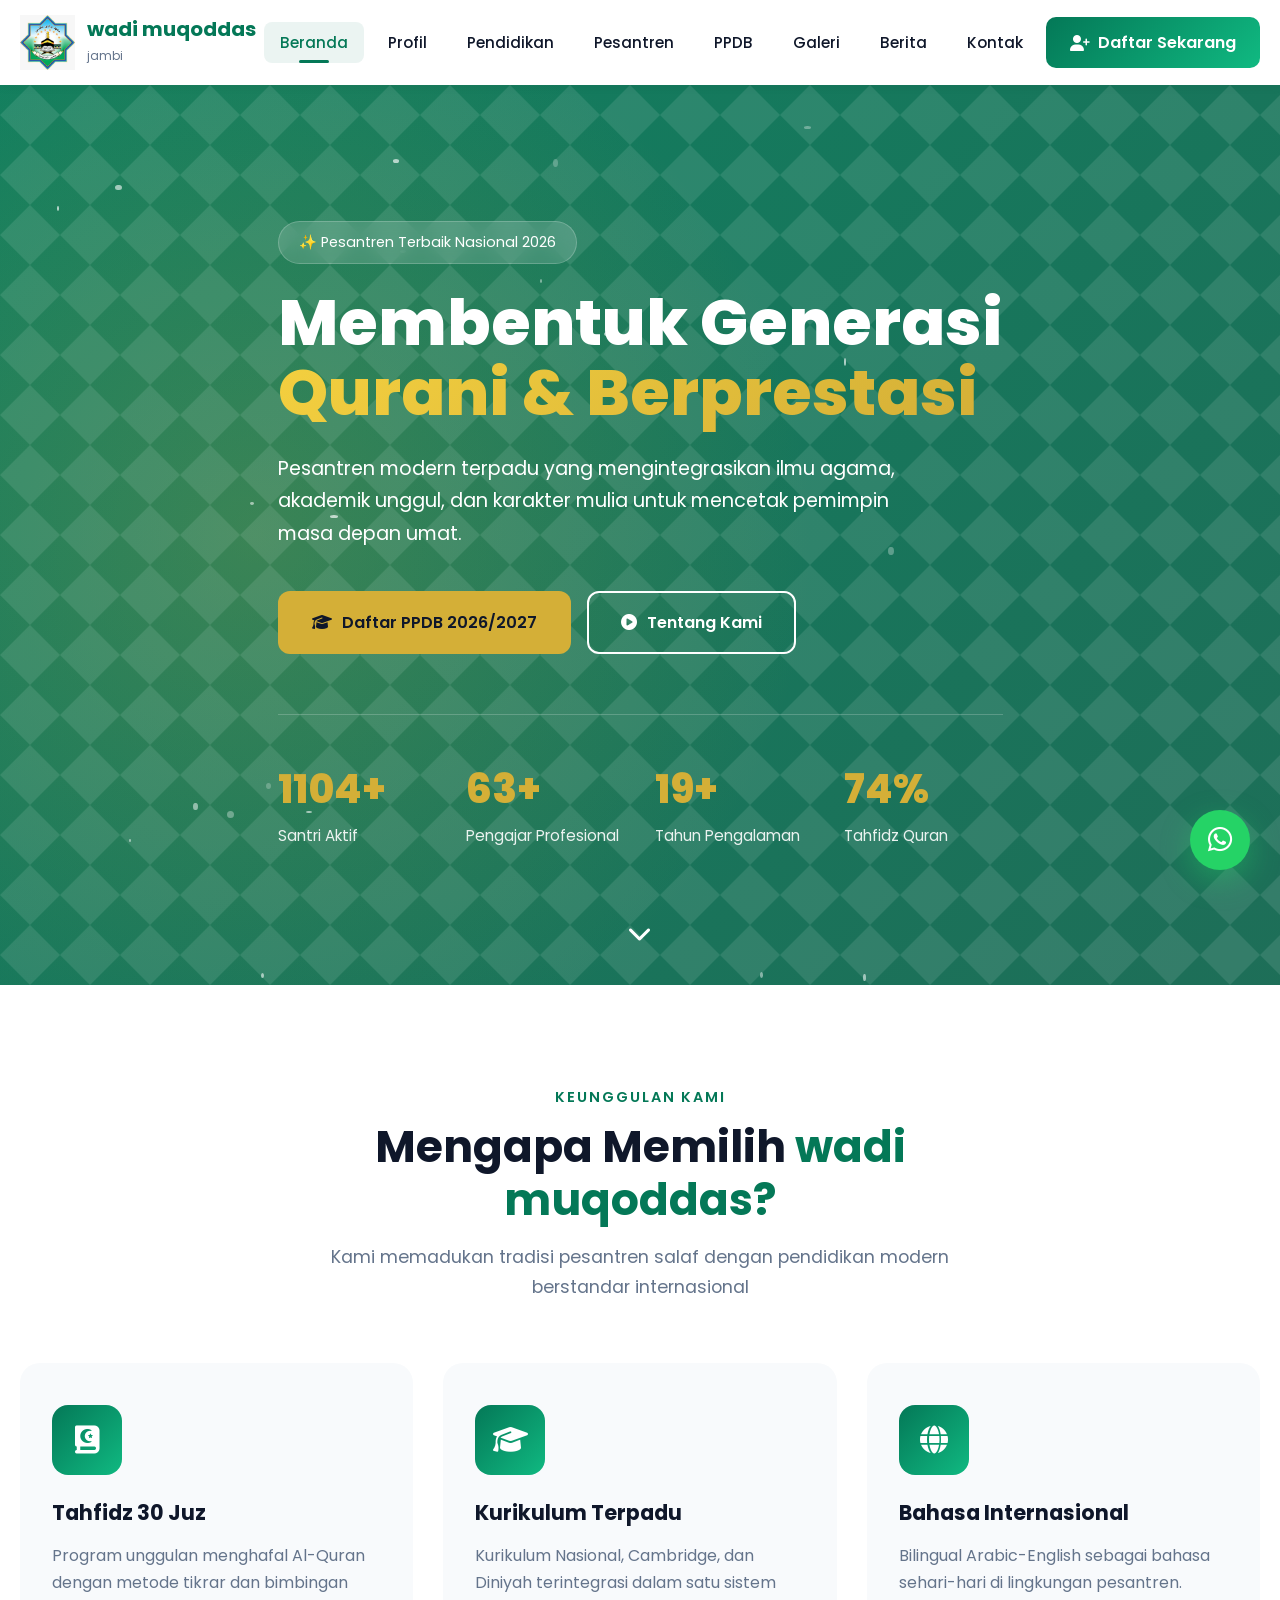
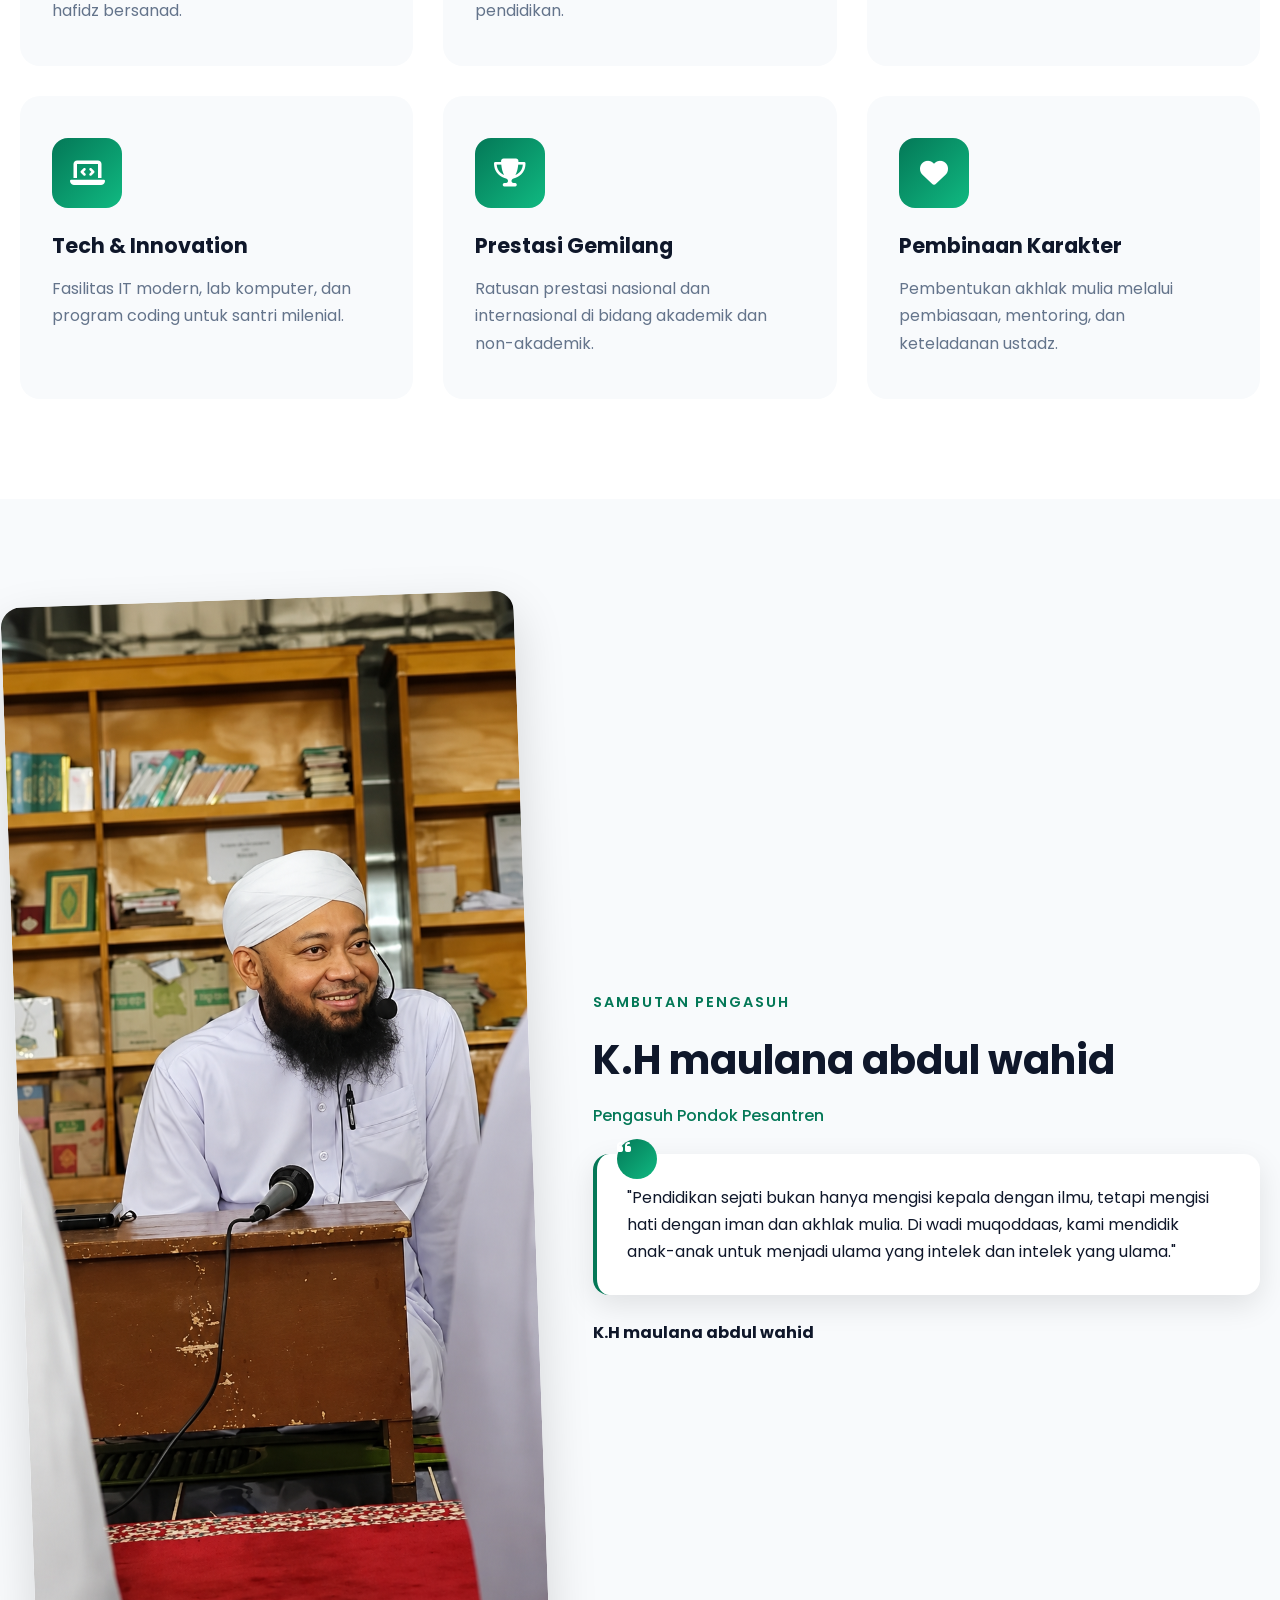
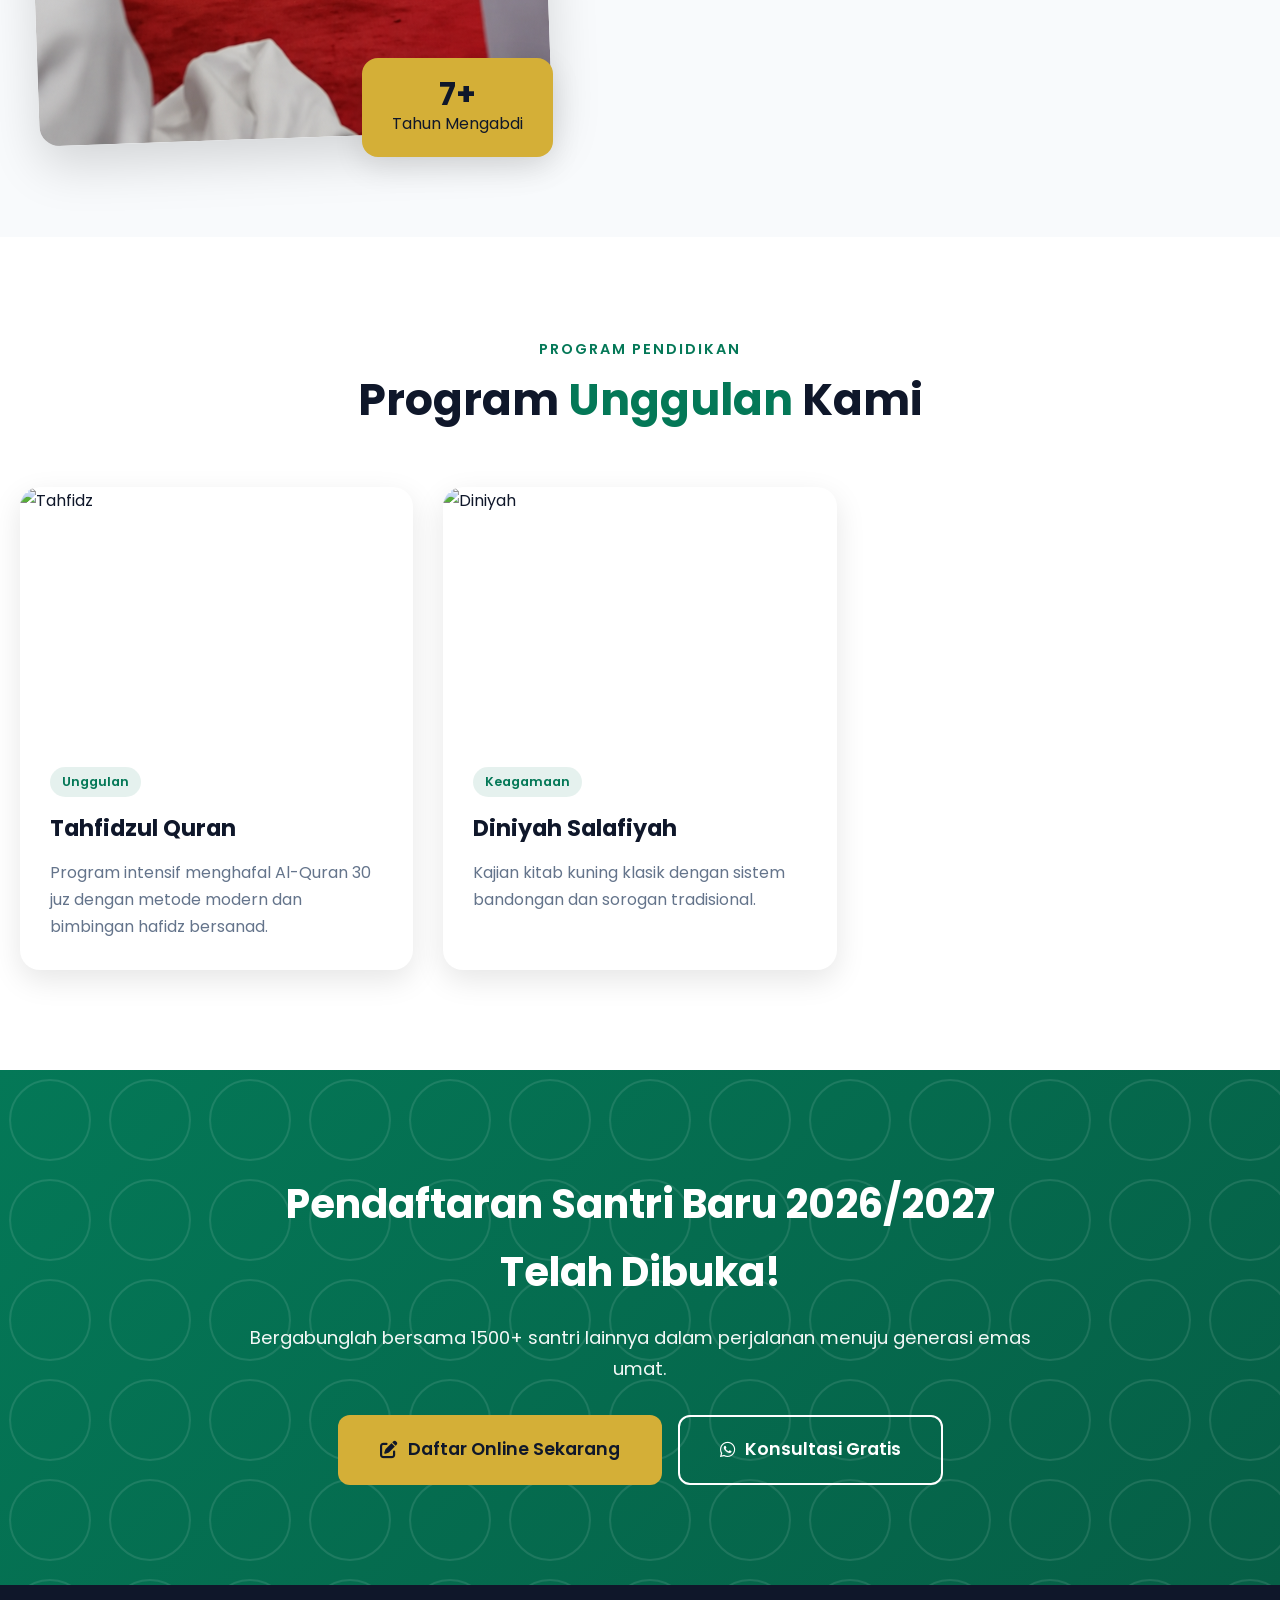
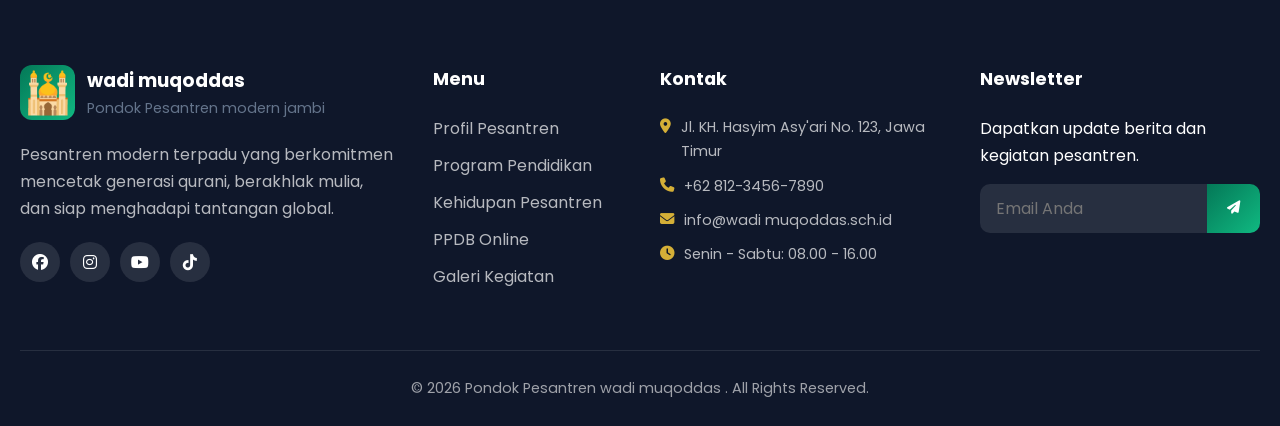
==== commit 92b6fcea: "Update index.html" ====
--- a/index.html
+++ b/index.html
@@ -197,19 +197,7 @@
                         <p>Program intensif menghafal Al-Quran 30 juz dengan metode modern dan bimbingan hafidz bersanad.</p>
                     </div>
                 </div>
-                <div class="program-card reveal">
-                    <div class="program-image">
-                        <img src="https://images.unsplash.com/photo-1503676260728-1c00da094a0b?w=600" alt="Formal">
-                        <div class="program-overlay">
-                            <a href="pendidikan.html" class="btn-small">Selengkapnya <i class="fas fa-arrow-right"></i></a>
-                        </div>
-                    </div>
-                    <div class="program-content">
-                        <span class="tag">Akademik</span>
-                        <h3>Pendidikan Formal</h3>
-                        <p>SMP & SMA unggulan dengan kurikulum nasional plus Cambridge International.</p>
-                    </div>
-                </div>
+               
                 <div class="program-card reveal">
                     <div class="program-image">
                         <img src="https://images.unsplash.com/photo-1577896851231-70ef18881754?w=600" alt="Diniyah">
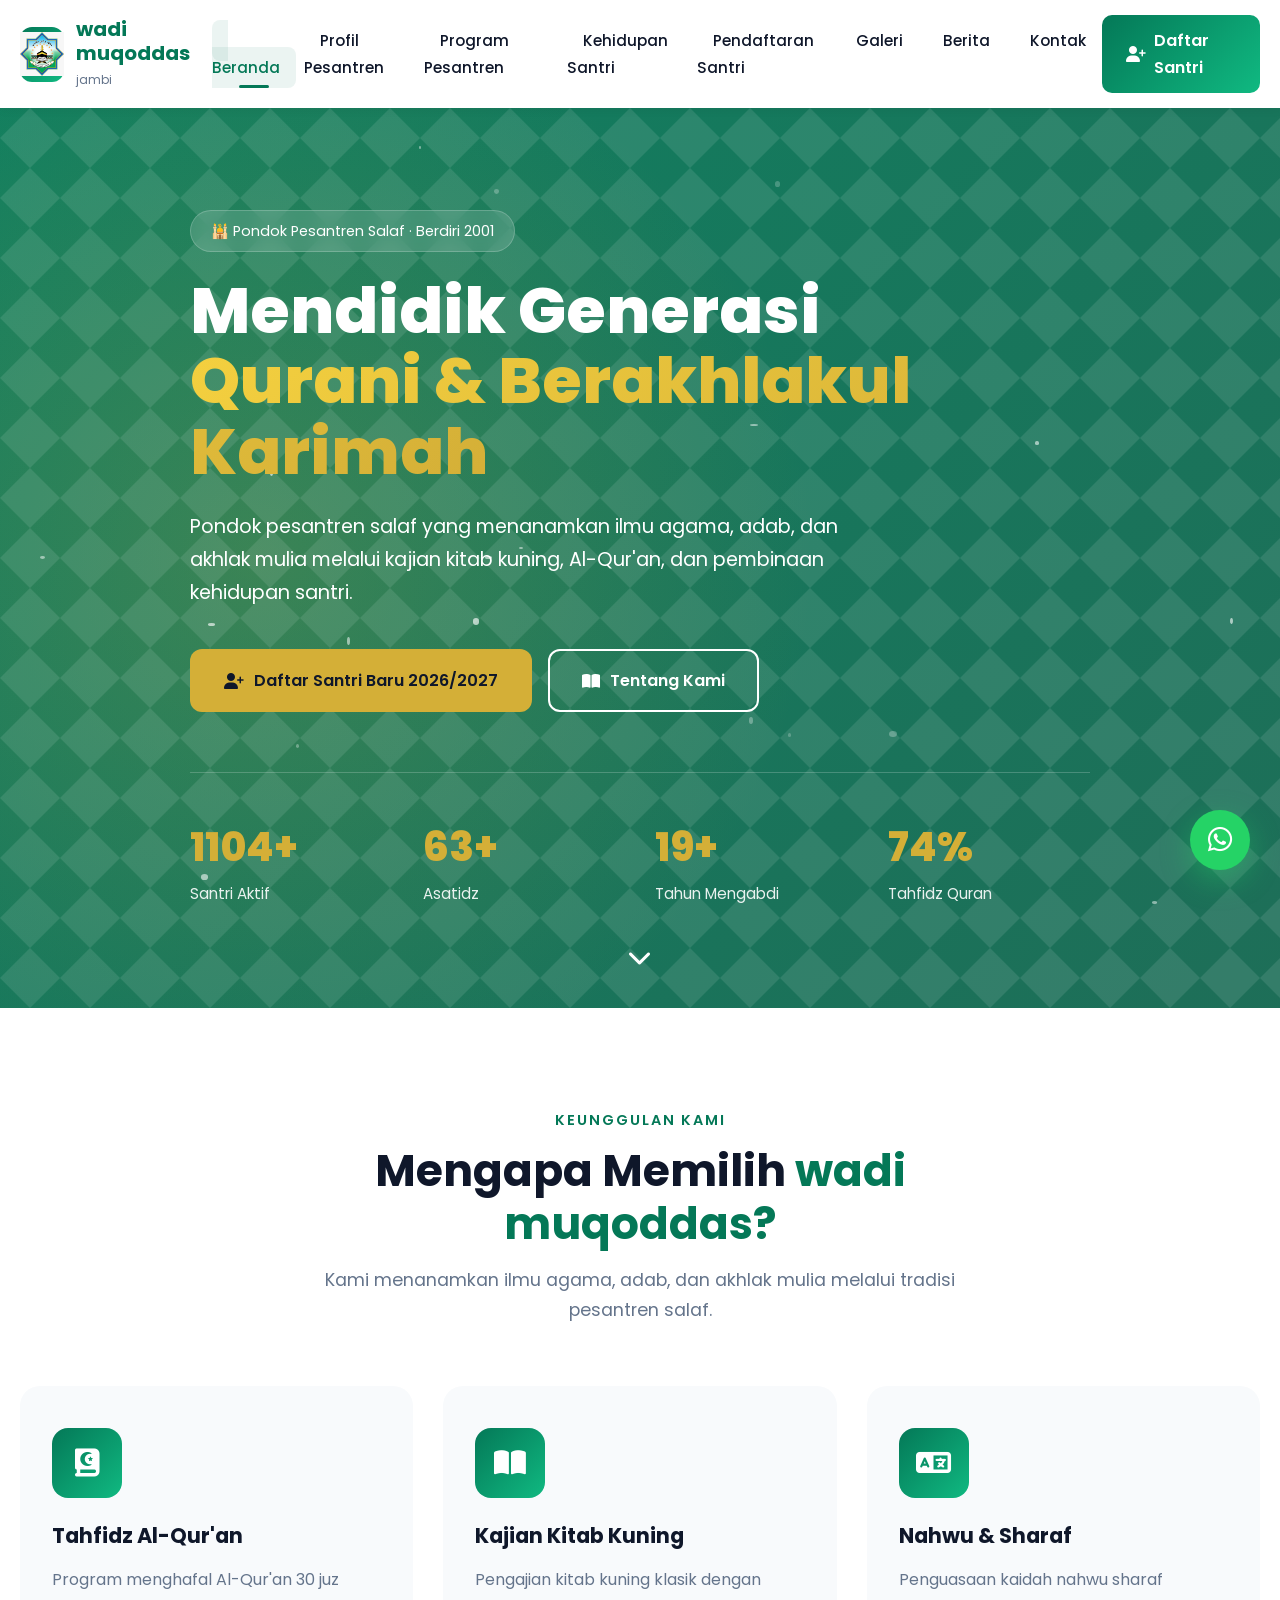
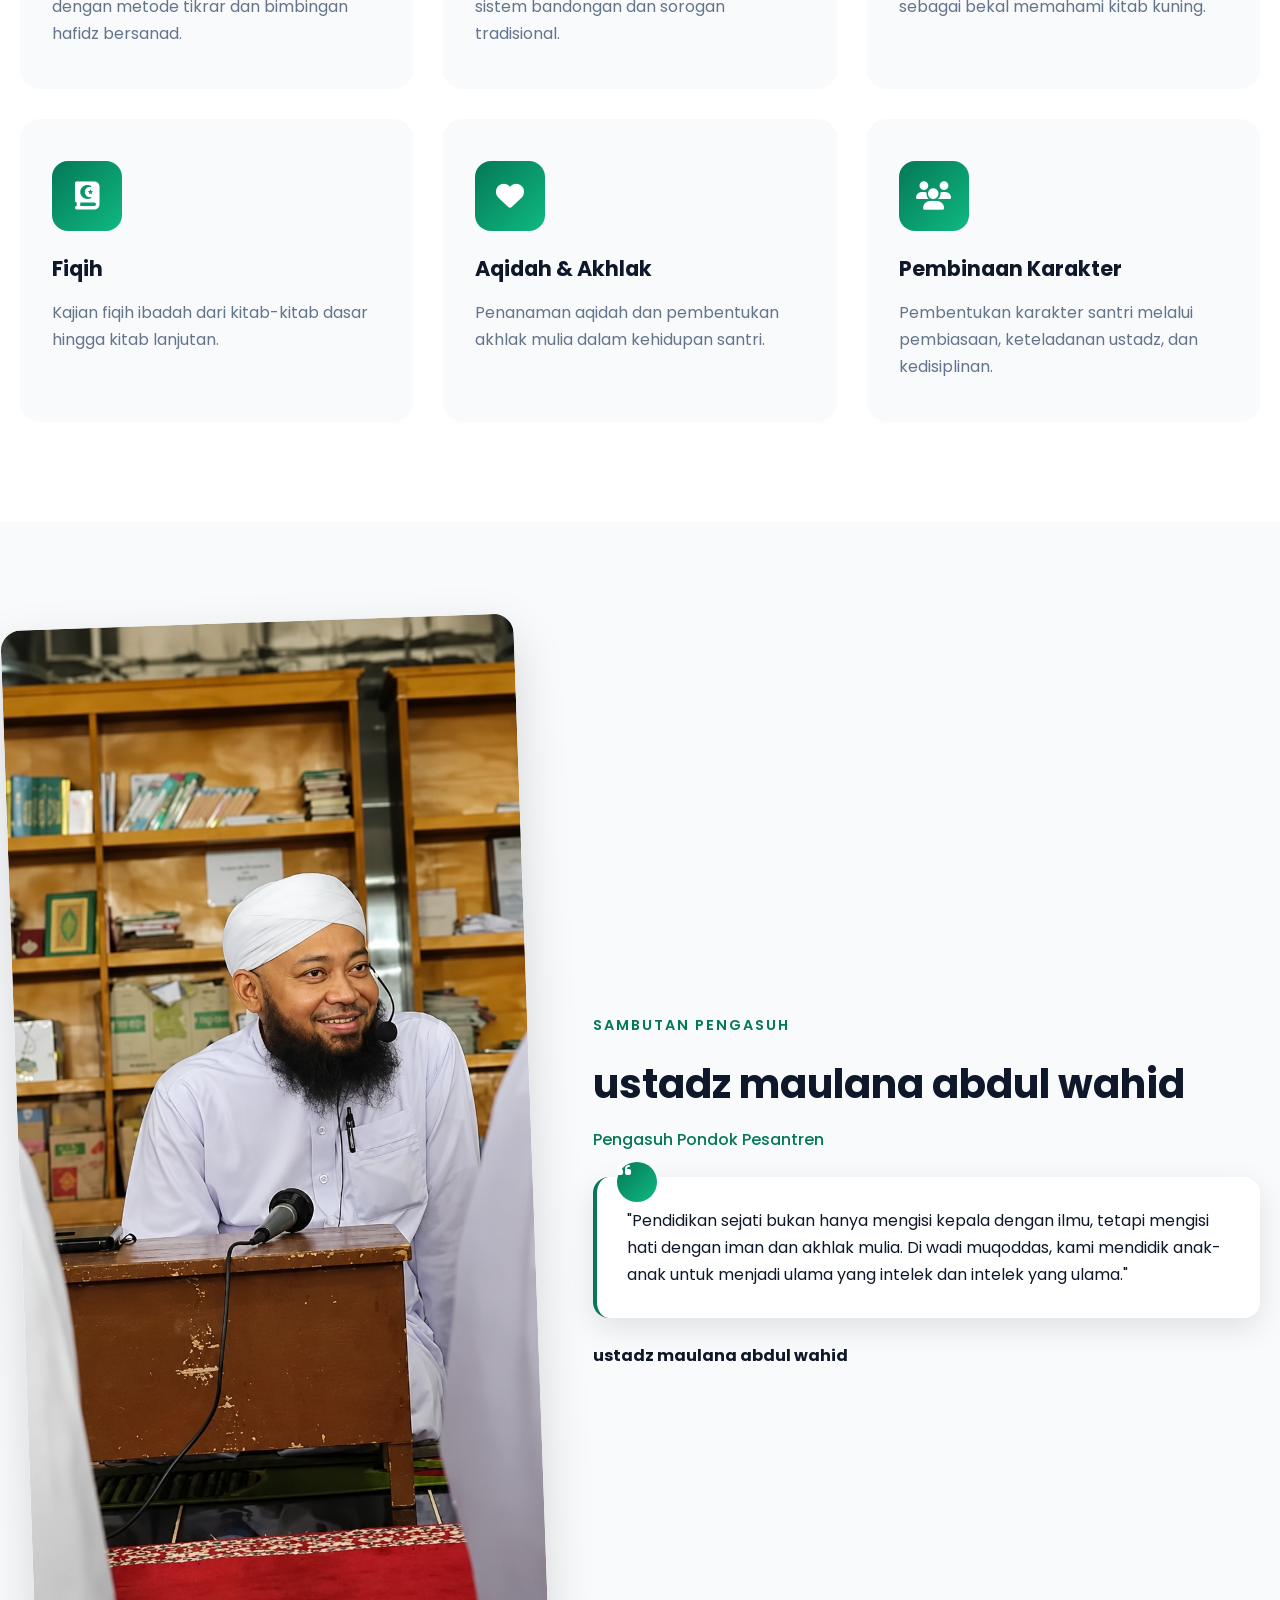
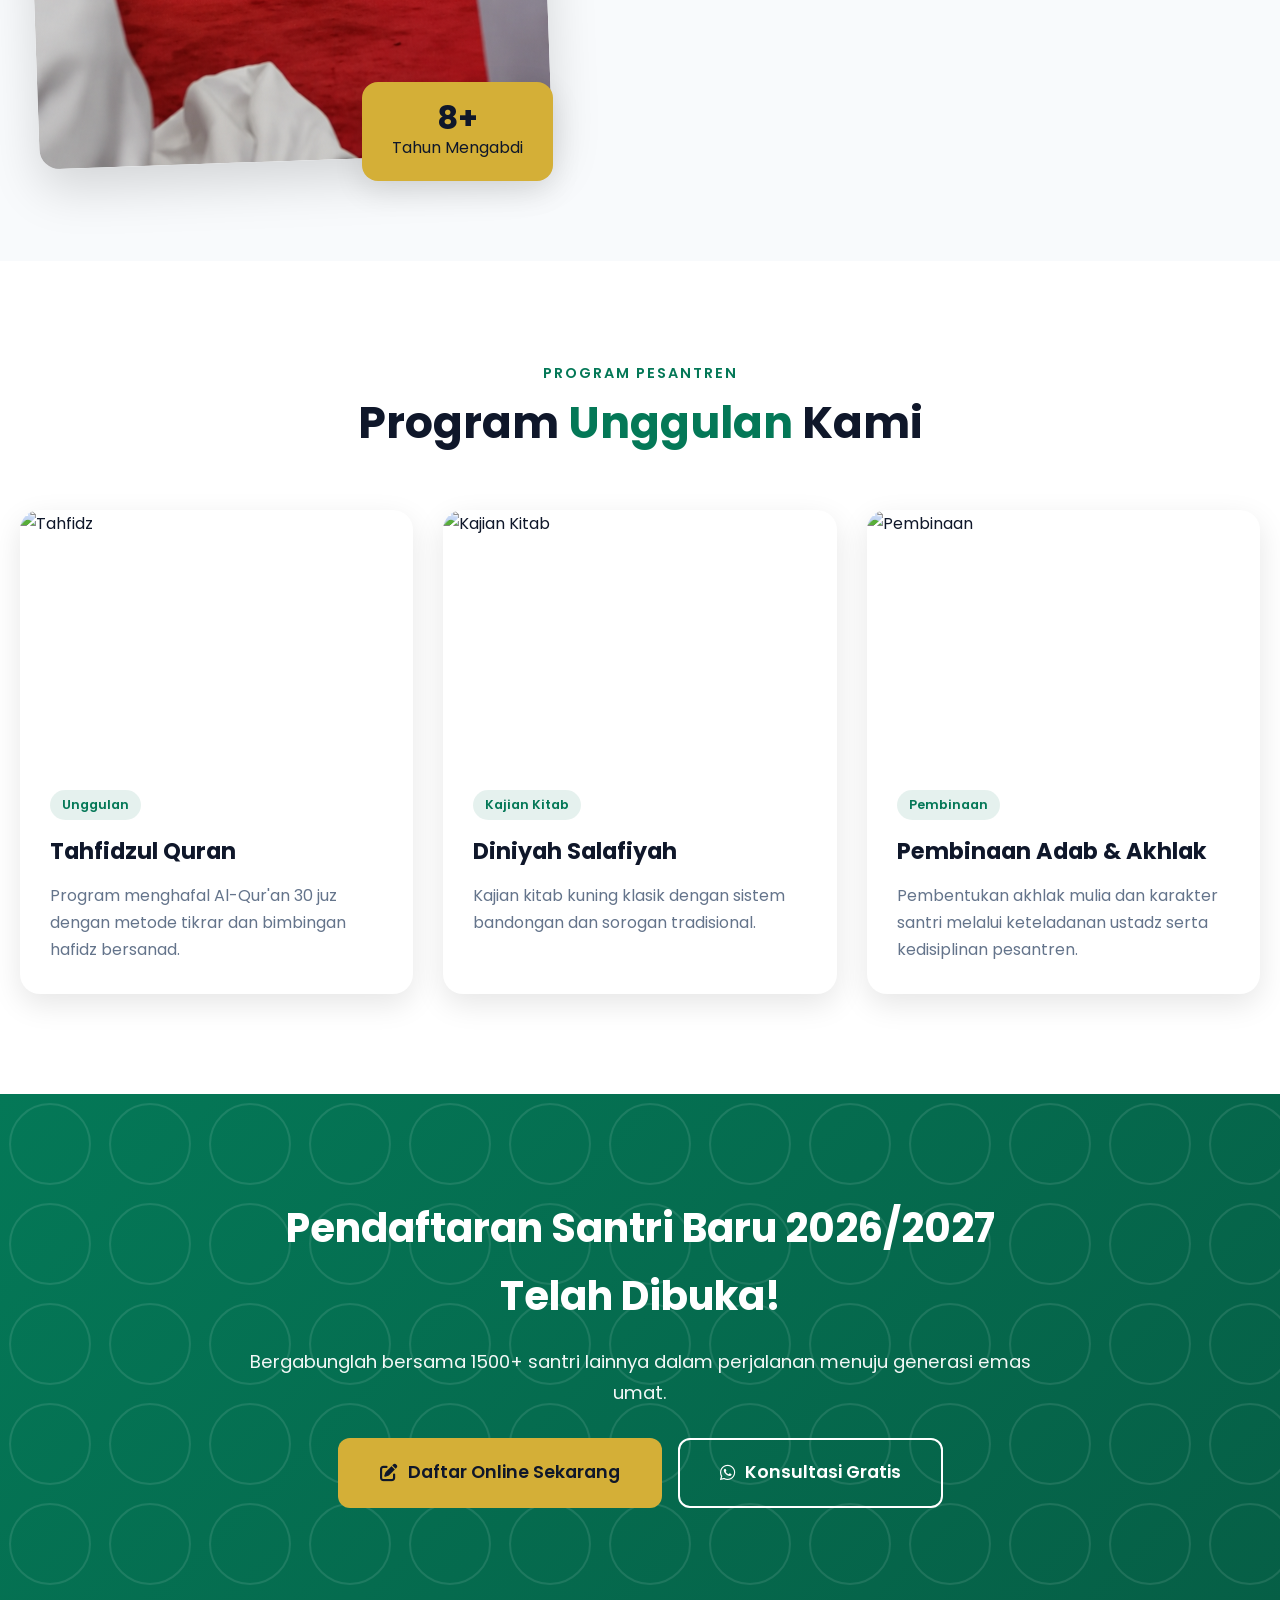
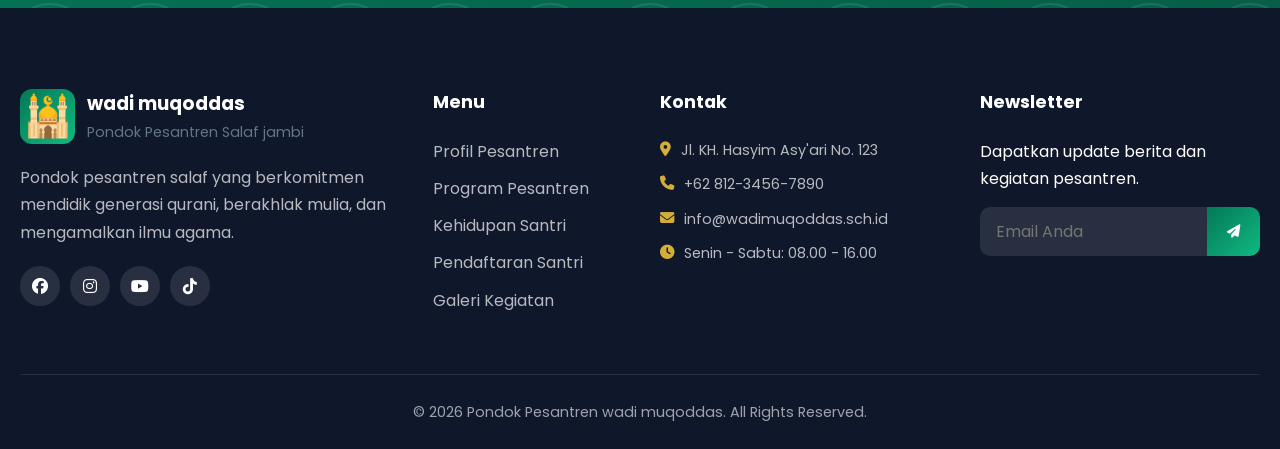
==== commit 0c8b6981: "Update website pesantren salaf" ====
--- a/index.html
+++ b/index.html
@@ -3,8 +3,9 @@
 <head>
     <meta charset="UTF-8">
     <meta name="viewport" content="width=device-width, initial-scale=1.0">
-    <title>wadi muqoddas jambi - Pesantren Modern Terpadu</title>
-    <meta name="description" content="Pesantren Mambaul Uluum Premium - Mencetak Generasi Qurani, Berakhlak Mulia, dan Berprestasi Global">
+    <link rel="icon" href="data:image/svg+xml,<svg xmlns='http://www.w3.org/2000/svg' viewBox='0 0 100 100'><text y='.9em' font-size='90'>🕌</text></svg>">
+    <title>Beranda - wadi muqoddas</title>
+    <meta name="description" content="Pondok Pesantren Salaf wadi muqoddas - Mendidik Generasi Qurani dan Berakhlakul Karimah melalui Kajian Kitab Kuning">
     <link rel="stylesheet" href="assets/css/style.css">
     <link rel="stylesheet" href="assets/css/responsive.css">
     <link rel="stylesheet" href="assets/css/animation.css">
@@ -28,7 +29,7 @@
             <div class="nav-wrapper">
                <a href="index.html" class="logo">
     <div class="logo-icon">
-        <img src="assets/logo.png" alt="Logo Mambaul Uluum">
+        <img src="assets/logo.png" alt="Logo wadi muqoddas" onerror="this.outerHTML='🕌'">
     </div>
 
     <div class="logo-text">
@@ -40,17 +41,17 @@
 
                 <ul class="nav-menu" id="navMenu">
                     <li><a href="index.html" class="active">Beranda</a></li>
-                    <li><a href="profil.html">Profil</a></li>
-                    <li><a href="pendidikan.html">Pendidikan</a></li>
-                    <li><a href="pesantren.html">Pesantren</a></li>
-                    <li><a href="ppdb.html">PPDB</a></li>
+                    <li><a href="profil.html">Profil Pesantren</a></li>
+                    <li><a href="pendidikan.html">Program Pesantren</a></li>
+                    <li><a href="pesantren.html">Kehidupan Santri</a></li>
+                    <li><a href="ppdb.html">Pendaftaran Santri</a></li>
                     <li><a href="galeri.html">Galeri</a></li>
                     <li><a href="berita.html">Berita</a></li>
                     <li><a href="kontak.html">Kontak</a></li>
                 </ul>
 
                 <a href="ppdb.html" class="btn-daftar">
-                    <i class="fas fa-user-plus"></i> Daftar Sekarang
+                    <i class="fas fa-user-plus"></i> Daftar Santri
                 </a>
 
                 <button class="hamburger" id="hamburger">
@@ -66,15 +67,15 @@
         <div class="hero-pattern"></div>
         <div class="container">
             <div class="hero-content">
-                <span class="hero-badge fade-in-up">✨ Pesantren Terbaik Nasional 2026</span>
-                <h1 class="fade-in-up delay-1">Membentuk Generasi<br><span class="gradient-text">Qurani & Berprestasi</span></h1>
-                <p class="hero-desc fade-in-up delay-2">Pesantren modern terpadu yang mengintegrasikan ilmu agama, akademik unggul, dan karakter mulia untuk mencetak pemimpin masa depan umat.</p>
+                <span class="hero-badge fade-in-up">🕌 Pondok Pesantren Salaf · Berdiri 2001</span>
+                <h1 class="fade-in-up delay-1">Mendidik Generasi<br><span class="gradient-text">Qurani & Berakhlakul Karimah</span></h1>
+                <p class="hero-desc fade-in-up delay-2">Pondok pesantren salaf yang menanamkan ilmu agama, adab, dan akhlak mulia melalui kajian kitab kuning, Al-Qur'an, dan pembinaan kehidupan santri.</p>
                 <div class="hero-buttons fade-in-up delay-3">
                     <a href="ppdb.html" class="btn btn-primary">
-                        <i class="fas fa-graduation-cap"></i> Daftar PPDB 2026/2027
+                        <i class="fas fa-user-plus"></i> Daftar Santri Baru 2026/2027
                     </a>
                     <a href="profil.html" class="btn btn-outline">
-                        <i class="fas fa-play-circle"></i> Tentang Kami
+                        <i class="fas fa-book-open"></i> Tentang Kami
                     </a>
                 </div>
                 <div class="hero-stats fade-in-up delay-4">
@@ -84,11 +85,11 @@
                     </div>
                     <div class="stat">
                         <h3>85+</h3>
-                        <p>Pengajar Profesional</p>
+                        <p>Asatidz</p>
                     </div>
                     <div class="stat">
                         <h3>25+</h3>
-                        <p>Tahun Pengalaman</p>
+                        <p>Tahun Mengabdi</p>
                     </div>
                     <div class="stat">
                         <h3>100%</h3>
@@ -108,39 +109,39 @@
             <div class="section-header reveal">
                 <span class="subtitle">Keunggulan Kami</span>
                 <h2>Mengapa Memilih <span>wadi muqoddas?</span></h2>
-                <p>Kami memadukan tradisi pesantren salaf dengan pendidikan modern berstandar internasional</p>
+                <p>Kami menanamkan ilmu agama, adab, dan akhlak mulia melalui tradisi pesantren salaf.</p>
             </div>
 
             <div class="features-grid">
                 <div class="feature-card reveal">
                     <div class="feature-icon"><i class="fas fa-quran"></i></div>
-                    <h3>Tahfidz 30 Juz</h3>
-                    <p>Program unggulan menghafal Al-Quran dengan metode tikrar dan bimbingan hafidz bersanad.</p>
-                </div>
-                <div class="feature-card reveal">
-                    <div class="feature-icon"><i class="fas fa-graduation-cap"></i></div>
-                    <h3>Kurikulum Terpadu</h3>
-                    <p>Kurikulum Nasional, Cambridge, dan Diniyah terintegrasi dalam satu sistem pendidikan.</p>
-                </div>
-                <div class="feature-card reveal">
-                    <div class="feature-icon"><i class="fas fa-globe"></i></div>
-                    <h3>Bahasa Internasional</h3>
-                    <p>Bilingual Arabic-English sebagai bahasa sehari-hari di lingkungan pesantren.</p>
-                </div>
-                <div class="feature-card reveal">
-                    <div class="feature-icon"><i class="fas fa-laptop-code"></i></div>
-                    <h3>Tech & Innovation</h3>
-                    <p>Fasilitas IT modern, lab komputer, dan program coding untuk santri milenial.</p>
-                </div>
-                <div class="feature-card reveal">
-                    <div class="feature-icon"><i class="fas fa-trophy"></i></div>
-                    <h3>Prestasi Gemilang</h3>
-                    <p>Ratusan prestasi nasional dan internasional di bidang akademik dan non-akademik.</p>
+                    <h3>Tahfidz Al-Qur'an</h3>
+                    <p>Program menghafal Al-Qur'an 30 juz dengan metode tikrar dan bimbingan hafidz bersanad.</p>
+                </div>
+                <div class="feature-card reveal">
+                    <div class="feature-icon"><i class="fas fa-book-open"></i></div>
+                    <h3>Kajian Kitab Kuning</h3>
+                    <p>Pengajian kitab kuning klasik dengan sistem bandongan dan sorogan tradisional.</p>
+                </div>
+                <div class="feature-card reveal">
+                    <div class="feature-icon"><i class="fas fa-language"></i></div>
+                    <h3>Nahwu & Sharaf</h3>
+                    <p>Penguasaan kaidah nahwu sharaf sebagai bekal memahami kitab kuning.</p>
+                </div>
+                <div class="feature-card reveal">
+                    <div class="feature-icon"><i class="fas fa-book-quran"></i></div>
+                    <h3>Fiqih</h3>
+                    <p>Kajian fiqih ibadah dari kitab-kitab dasar hingga kitab lanjutan.</p>
                 </div>
                 <div class="feature-card reveal">
                     <div class="feature-icon"><i class="fas fa-heart"></i></div>
+                    <h3>Aqidah & Akhlak</h3>
+                    <p>Penanaman aqidah dan pembentukan akhlak mulia dalam kehidupan santri.</p>
+                </div>
+                <div class="feature-card reveal">
+                    <div class="feature-icon"><i class="fas fa-users"></i></div>
                     <h3>Pembinaan Karakter</h3>
-                    <p>Pembentukan akhlak mulia melalui pembiasaan, mentoring, dan keteladanan ustadz.</p>
+                    <p>Pembentukan karakter santri melalui pembiasaan, keteladanan ustadz, dan kedisiplinan.</p>
                 </div>
             </div>
         </div>
@@ -152,7 +153,7 @@
             <div class="sambutan-wrapper">
                 <div class="sambutan-image reveal">
                     <div class="image-frame">
-                        <img src="assets/mudir.png" alt="Pengasuh Pesantren">
+                        <img src="assets/mudir.png" alt="Pengasuh Pesantren" onerror="this.outerHTML='<i class=&quot;fas fa-user-tie&quot; style=&quot;width:100%;min-height:400px;display:flex;align-items:center;justify-content:center;font-size:6rem;background:var(--gradient);color:#fff&quot;></i>'">
                     </div>
                     <div class="badge-exp">
                         <h4>25+</h4>
@@ -161,15 +162,15 @@
                 </div>
                 <div class="sambutan-content reveal">
                     <span class="subtitle">Sambutan Pengasuh</span>
-                    <h2>K.H maulana abdul wahid</h2>
+                    <h2>ustadz maulana abdul wahid</h2>
                     <p class="position">Pengasuh Pondok Pesantren</p>
                     <blockquote>
                         <i class="fas fa-quote-left"></i>
-                        <p>"Pendidikan sejati bukan hanya mengisi kepala dengan ilmu, tetapi mengisi hati dengan iman dan akhlak mulia. Di wadi muqoddaas, kami mendidik anak-anak untuk menjadi ulama yang intelek dan intelek yang ulama."</p>
+                        <p>"Pendidikan sejati bukan hanya mengisi kepala dengan ilmu, tetapi mengisi hati dengan iman dan akhlak mulia. Di wadi muqoddas, kami mendidik anak-anak untuk menjadi ulama yang intelek dan intelek yang ulama."</p>
                     </blockquote>
                     <div class="signature">
                         <img src="https://i.ibb.co/7Jq8g3n/signature.png" alt="Tanda Tangan" onerror="this.style.display='none'">
-                        <p><strong>K.H maulana abdul wahid</strong></p>
+                        <p><strong>ustadz maulana abdul wahid</strong></p>
                     </div>
                 </div>
             </div>
@@ -180,7 +181,7 @@
     <section class="programs">
         <div class="container">
             <div class="section-header reveal">
-                <span class="subtitle">Program Pendidikan</span>
+                <span class="subtitle">Program Pesantren</span>
                 <h2>Program <span>Unggulan</span> Kami</h2>
             </div>
             <div class="programs-grid">
@@ -194,21 +195,33 @@
                     <div class="program-content">
                         <span class="tag">Unggulan</span>
                         <h3>Tahfidzul Quran</h3>
-                        <p>Program intensif menghafal Al-Quran 30 juz dengan metode modern dan bimbingan hafidz bersanad.</p>
-                    </div>
-                </div>
-               
+                        <p>Program menghafal Al-Qur'an 30 juz dengan metode tikrar dan bimbingan hafidz bersanad.</p>
+                    </div>
+                </div>
                 <div class="program-card reveal">
                     <div class="program-image">
-                        <img src="https://images.unsplash.com/photo-1577896851231-70ef18881754?w=600" alt="Diniyah">
+                        <img src="https://images.unsplash.com/photo-1503676260728-1c00da094a0b?w=600" alt="Kajian Kitab">
                         <div class="program-overlay">
                             <a href="pendidikan.html" class="btn-small">Selengkapnya <i class="fas fa-arrow-right"></i></a>
                         </div>
                     </div>
                     <div class="program-content">
-                        <span class="tag">Keagamaan</span>
+                        <span class="tag">Kajian Kitab</span>
                         <h3>Diniyah Salafiyah</h3>
                         <p>Kajian kitab kuning klasik dengan sistem bandongan dan sorogan tradisional.</p>
+                    </div>
+                </div>
+                <div class="program-card reveal">
+                    <div class="program-image">
+                        <img src="https://images.unsplash.com/photo-1577896851231-70ef18881754?w=600" alt="Pembinaan">
+                        <div class="program-overlay">
+                            <a href="pendidikan.html" class="btn-small">Selengkapnya <i class="fas fa-arrow-right"></i></a>
+                        </div>
+                    </div>
+                    <div class="program-content">
+                        <span class="tag">Pembinaan</span>
+                        <h3>Pembinaan Adab & Akhlak</h3>
+                        <p>Pembentukan akhlak mulia dan karakter santri melalui keteladanan ustadz serta kedisiplinan pesantren.</p>
                     </div>
                 </div>
             </div>
@@ -243,10 +256,10 @@
                         <div class="logo-icon">🕌</div>
                         <div>
                             <h3>wadi muqoddas</h3>
-                            <p>Pondok Pesantren modern jambi</p>
+                            <p>Pondok Pesantren Salaf jambi</p>
                         </div>
                     </div>
-                    <p class="footer-desc">Pesantren modern terpadu yang berkomitmen mencetak generasi qurani, berakhlak mulia, dan siap menghadapi tantangan global.</p>
+                    <p class="footer-desc">Pondok pesantren salaf yang berkomitmen mendidik generasi qurani, berakhlak mulia, dan mengamalkan ilmu agama.</p>
                     <div class="social-links">
                         <a href="#"><i class="fab fa-facebook"></i></a>
                         <a href="#"><i class="fab fa-instagram"></i></a>
@@ -258,18 +271,18 @@
                     <h4>Menu</h4>
                     <ul>
                         <li><a href="profil.html">Profil Pesantren</a></li>
-                        <li><a href="pendidikan.html">Program Pendidikan</a></li>
-                        <li><a href="pesantren.html">Kehidupan Pesantren</a></li>
-                        <li><a href="ppdb.html">PPDB Online</a></li>
+                        <li><a href="pendidikan.html">Program Pesantren</a></li>
+                        <li><a href="pesantren.html">Kehidupan Santri</a></li>
+                        <li><a href="ppdb.html">Pendaftaran Santri</a></li>
                         <li><a href="galeri.html">Galeri Kegiatan</a></li>
                     </ul>
                 </div>
                 <div class="footer-col">
                     <h4>Kontak</h4>
                     <ul class="contact-list">
-                        <li><i class="fas fa-map-marker-alt"></i> Jl. KH. Hasyim Asy'ari No. 123, Jawa Timur</li>
+                        <li><i class="fas fa-map-marker-alt"></i> Jl. KH. Hasyim Asy'ari No. 123</li>
                         <li><i class="fas fa-phone"></i> +62 812-3456-7890</li>
-                        <li><i class="fas fa-envelope"></i> info@wadi muqoddas.sch.id</li>
+                        <li><i class="fas fa-envelope"></i> info@wadimuqoddas.sch.id</li>
                         <li><i class="fas fa-clock"></i> Senin - Sabtu: 08.00 - 16.00</li>
                     </ul>
                 </div>
@@ -283,7 +296,7 @@
                 </div>
             </div>
             <div class="footer-bottom">
-                <p>&copy; 2026 Pondok Pesantren wadi muqoddas . All Rights Reserved.</p>
+                <p>&copy; 2026 Pondok Pesantren wadi muqoddas. All Rights Reserved.</p>
             </div>
         </div>
     </footer>
--- a/assets/css/style.css
+++ b/assets/css/style.css
@@ -70,7 +70,7 @@
 .top-right a {
     display: inline-flex; width: 30px; height: 30px;
     align-items: center; justify-content: center;
-    border-radius: 50%; background: rgba(255,255,255,0.1);
+    border-radius: 50%; background: rgba(14, 14, 14, 0.1);
     transition: var(--transition);
 }
 .top-right a:hover { background: var(--secondary); }
--- a/assets/css/responsive.css
+++ b/assets/css/responsive.css
@@ -12,6 +12,23 @@
     .footer-grid { grid-template-columns: repeat(2, 1fr); }
     .page-header h1 { font-size: 2.5rem; }
     .section-header h2 { font-size: 2.25rem; }
+}
+
+/* ===== NAV DRAWER (max 1150px) ===== */
+@media (max-width: 1150px) {
+    .nav-menu {
+        position: fixed; top: 80px; left: -100%;
+        width: 100%; height: calc(100vh - 80px);
+        background: white; flex-direction: column;
+        padding: 30px; gap: 0; transition: left 0.4s;
+        box-shadow: 0 10px 30px rgba(0,0,0,0.1);
+        overflow-y: auto;
+    }
+    .nav-menu.active { left: 0; }
+    .nav-menu li { border-bottom: 1px solid var(--border); }
+    .nav-menu a { padding: 15px; display: block; }
+    .hamburger { display: flex; }
+    .btn-daftar { display: none; }
 }
 
 /* ===== MOBILE (max 768px) ===== */
